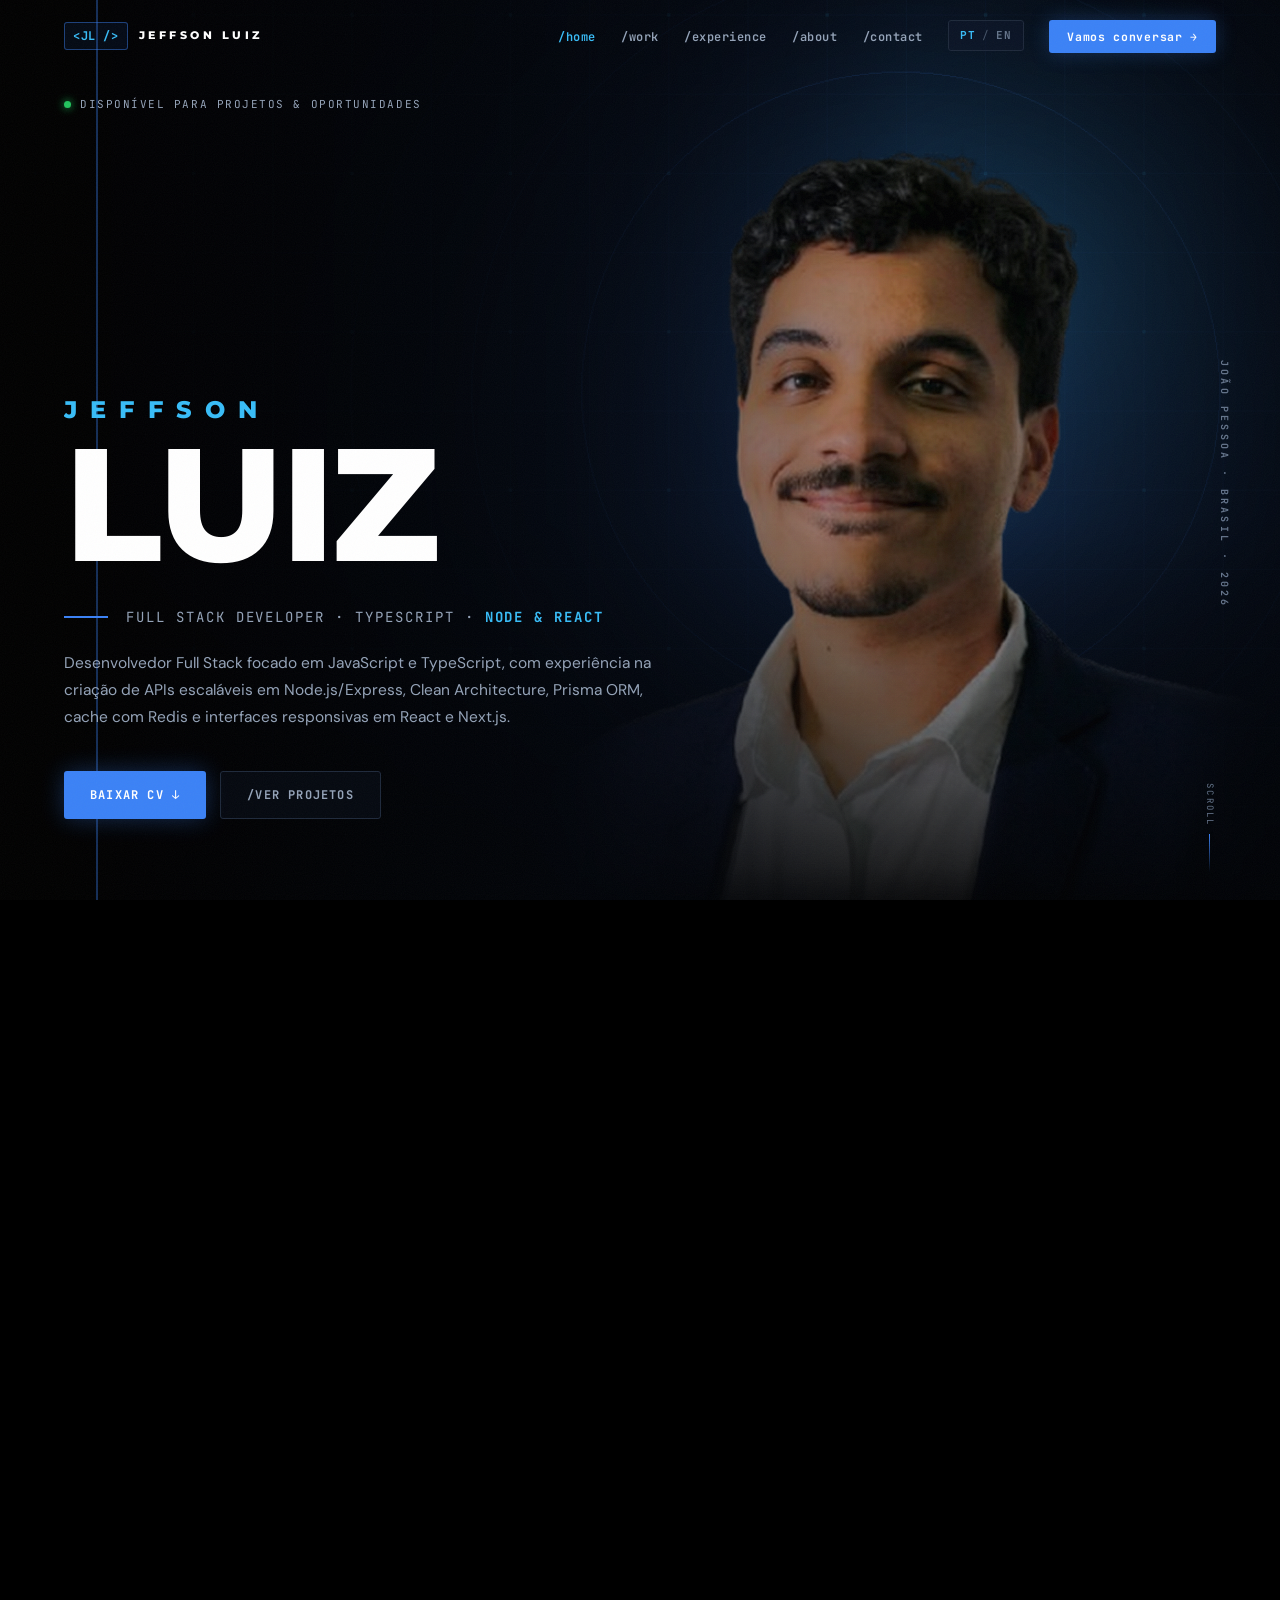
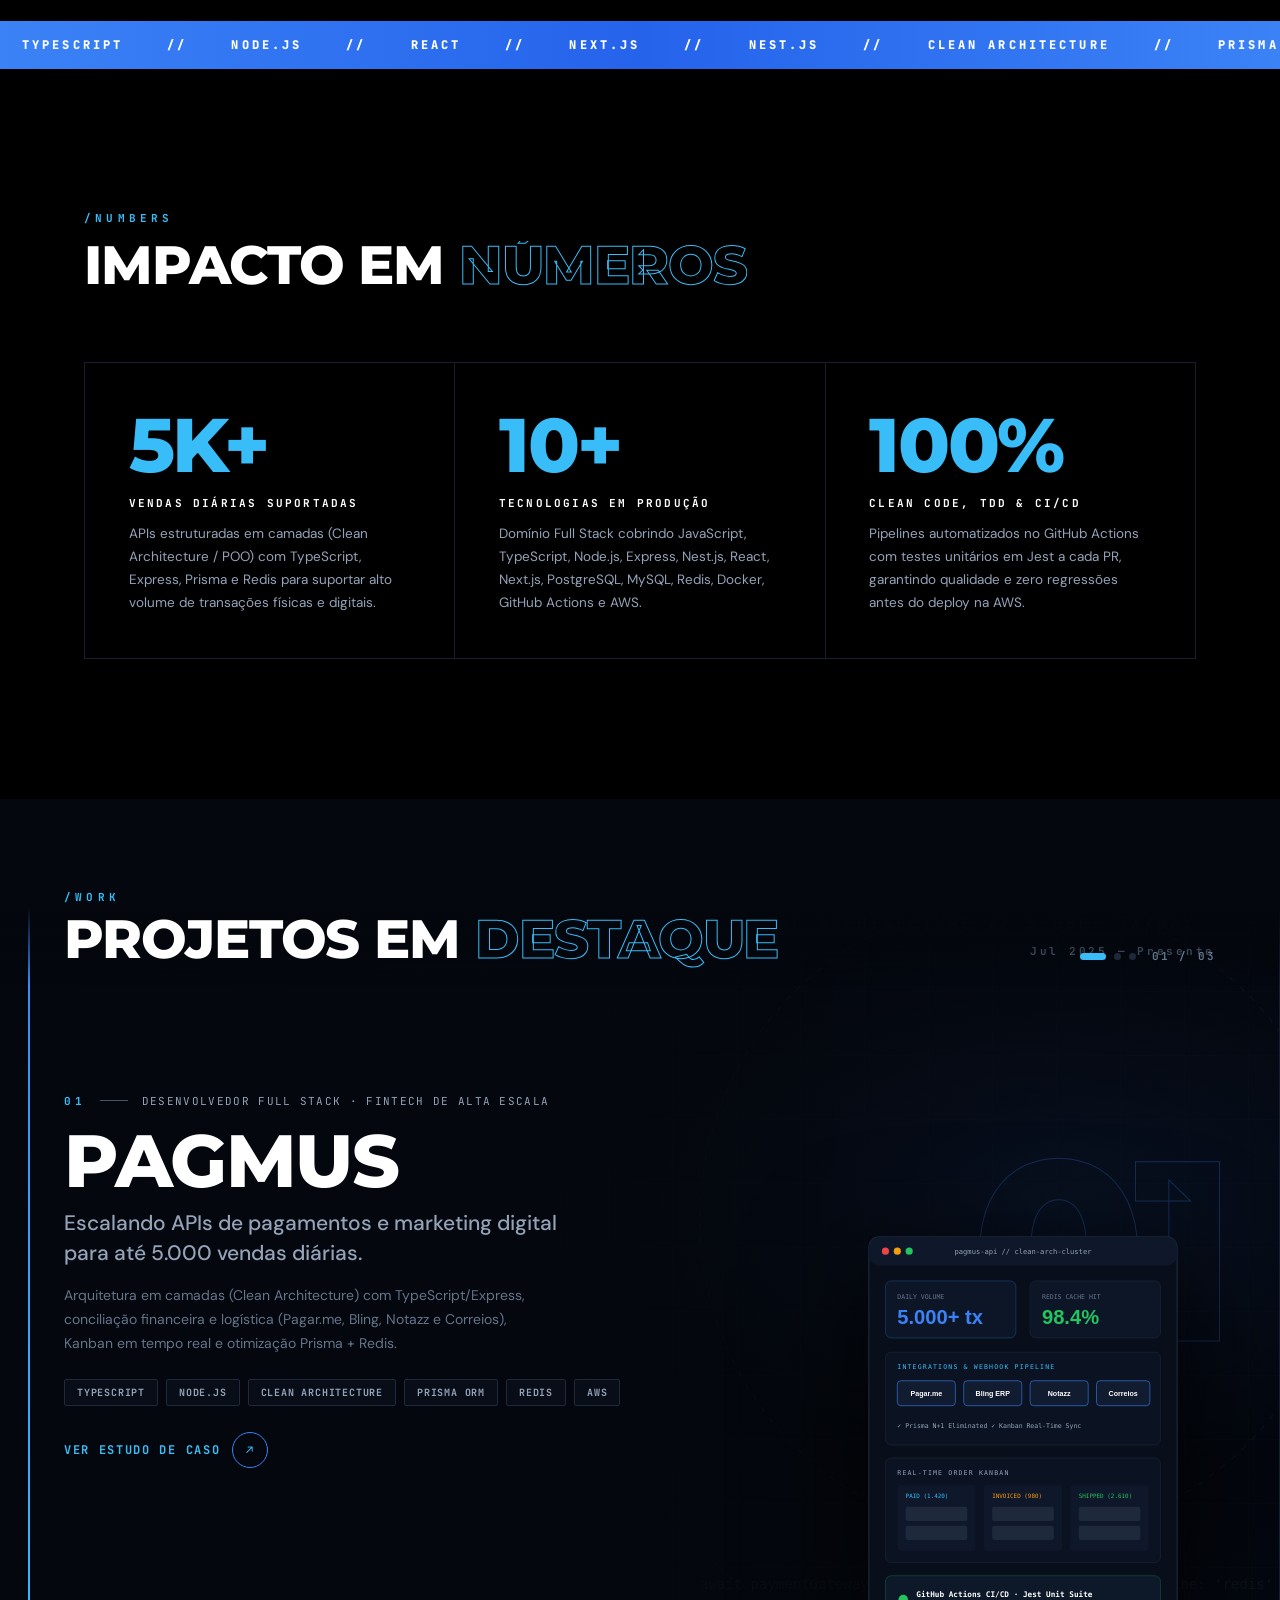
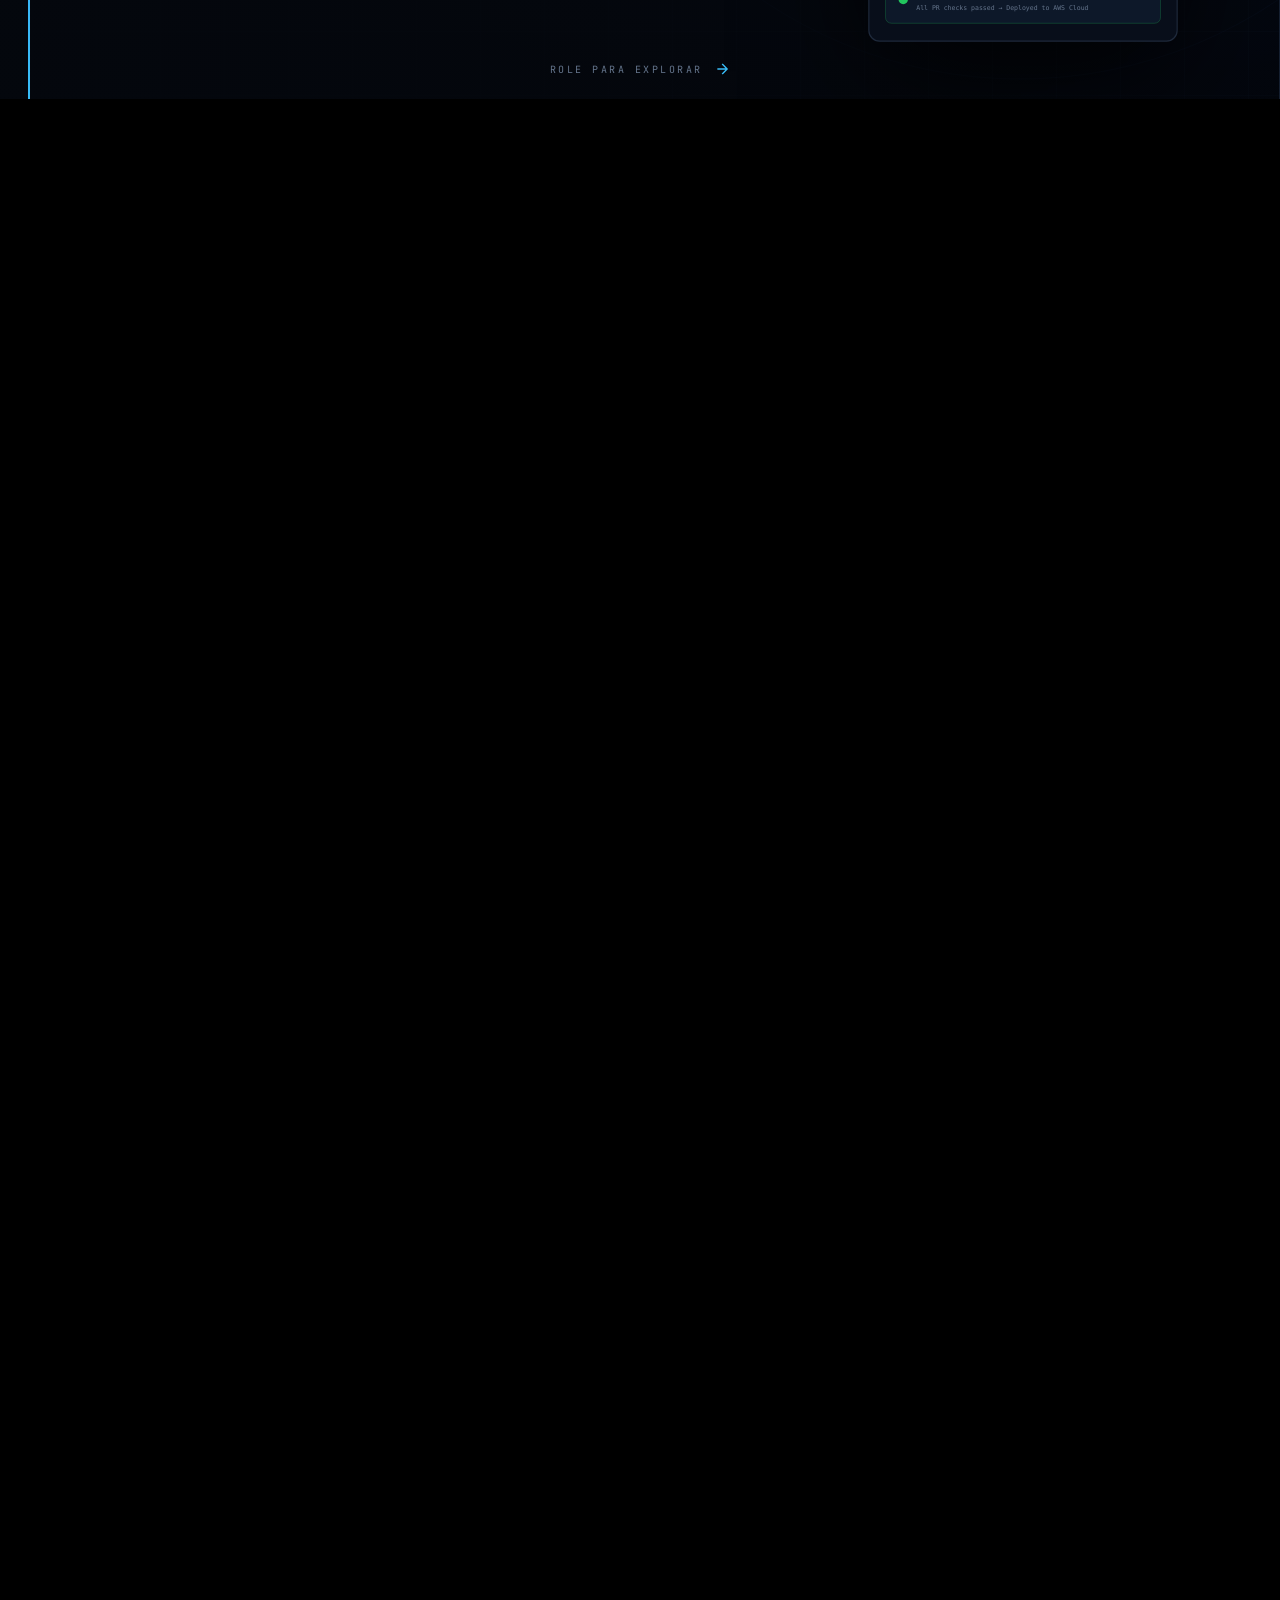
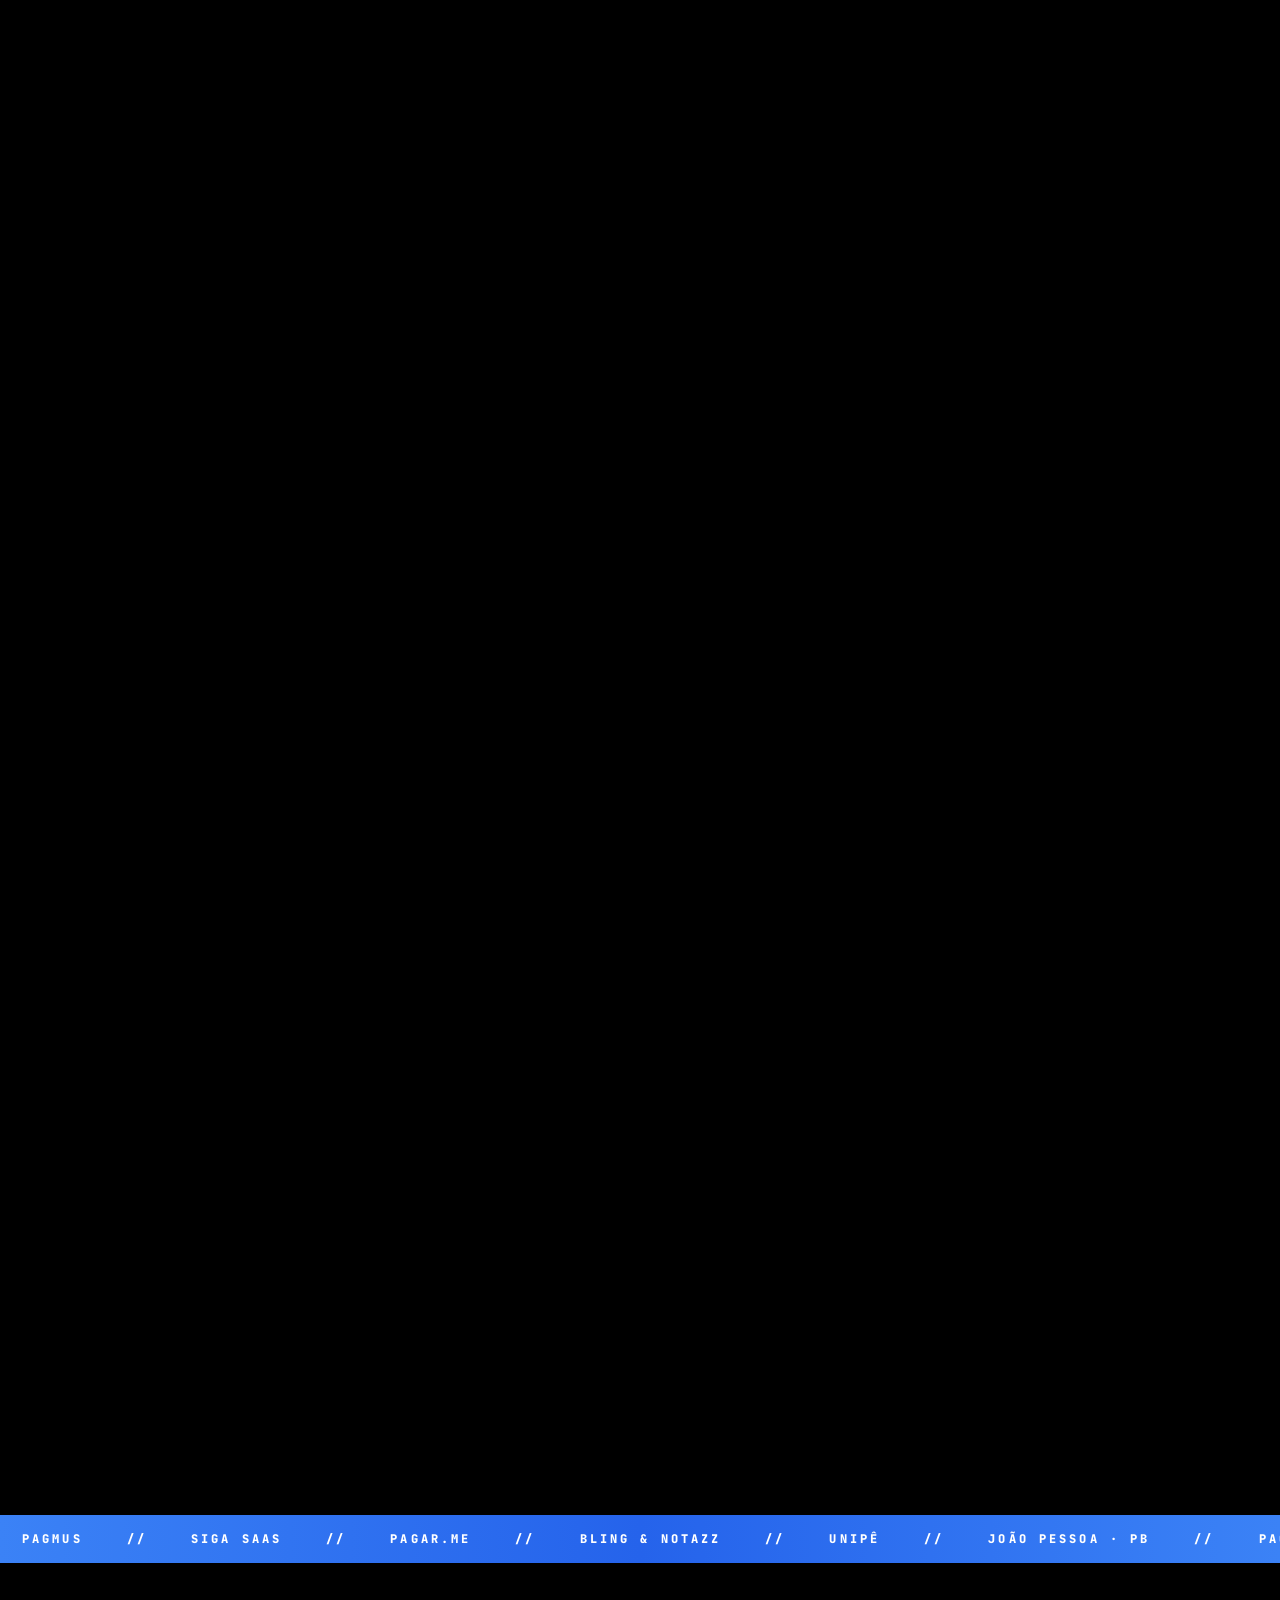
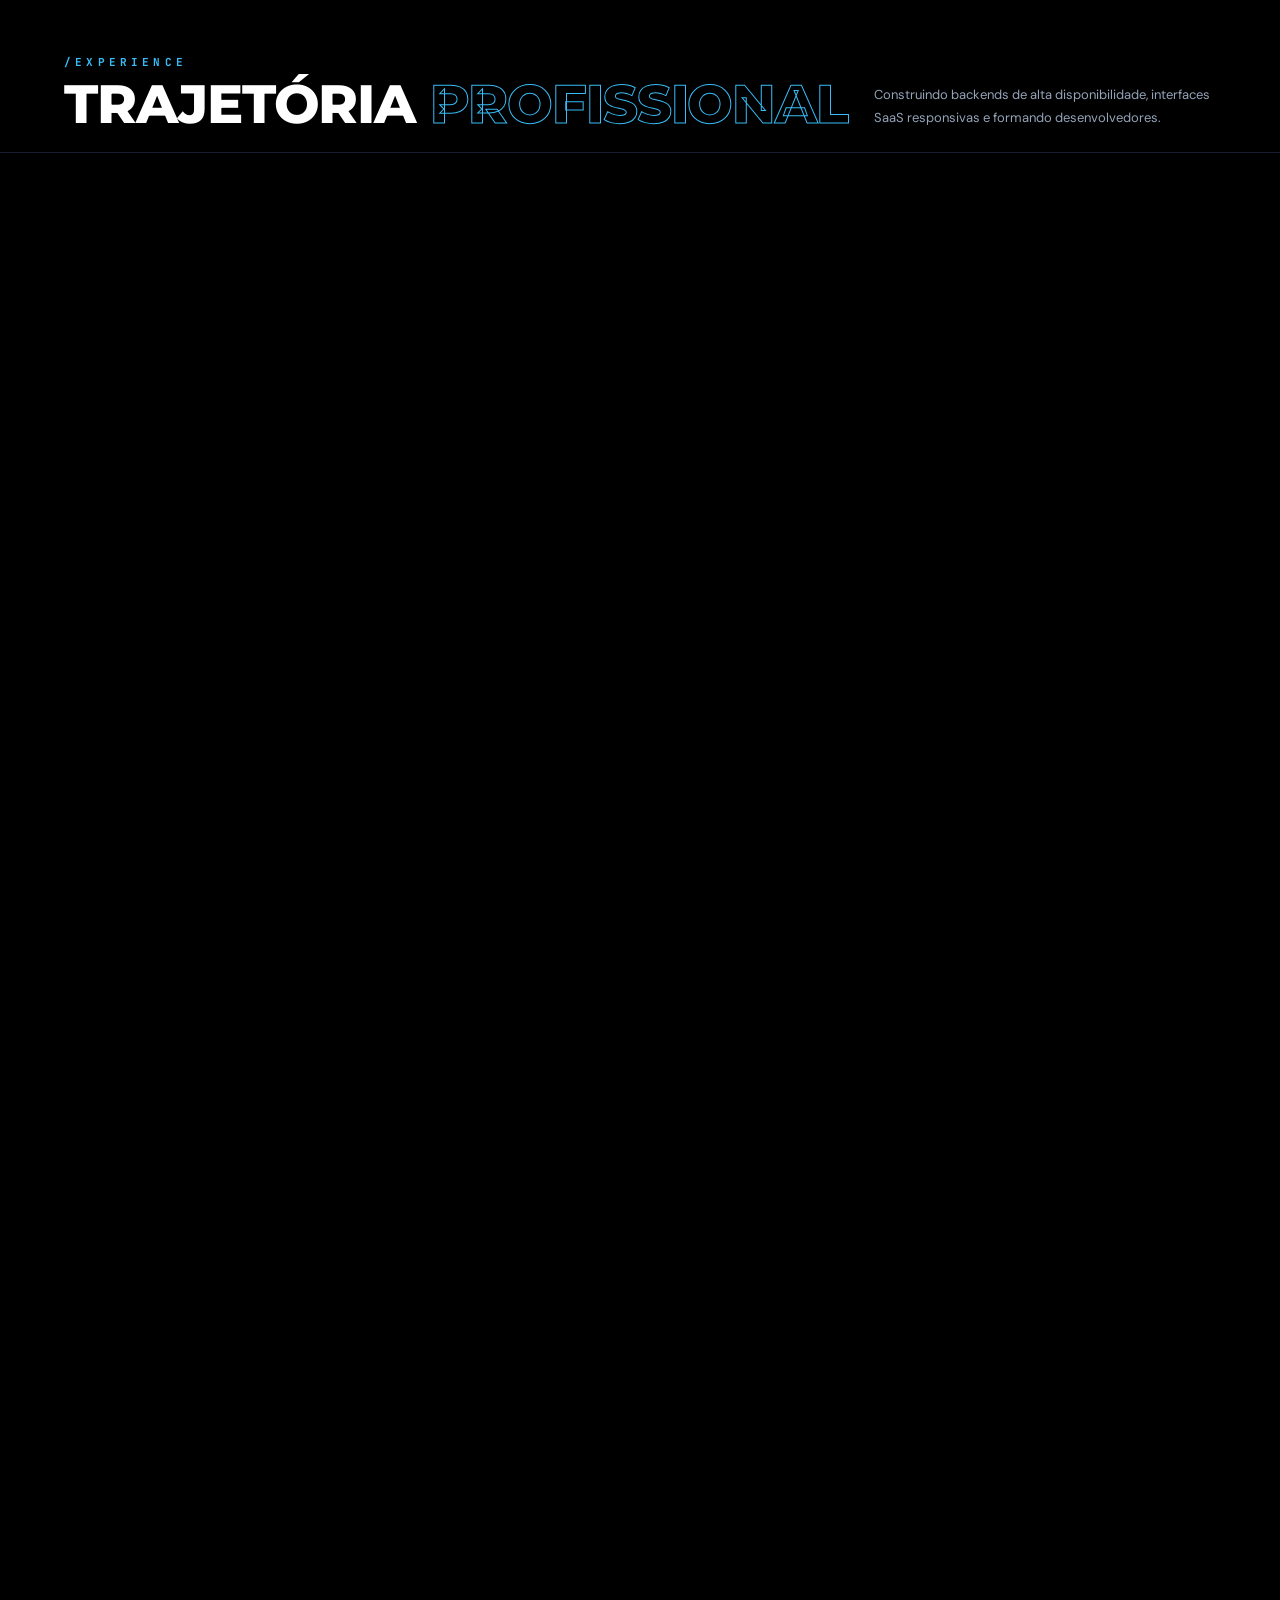
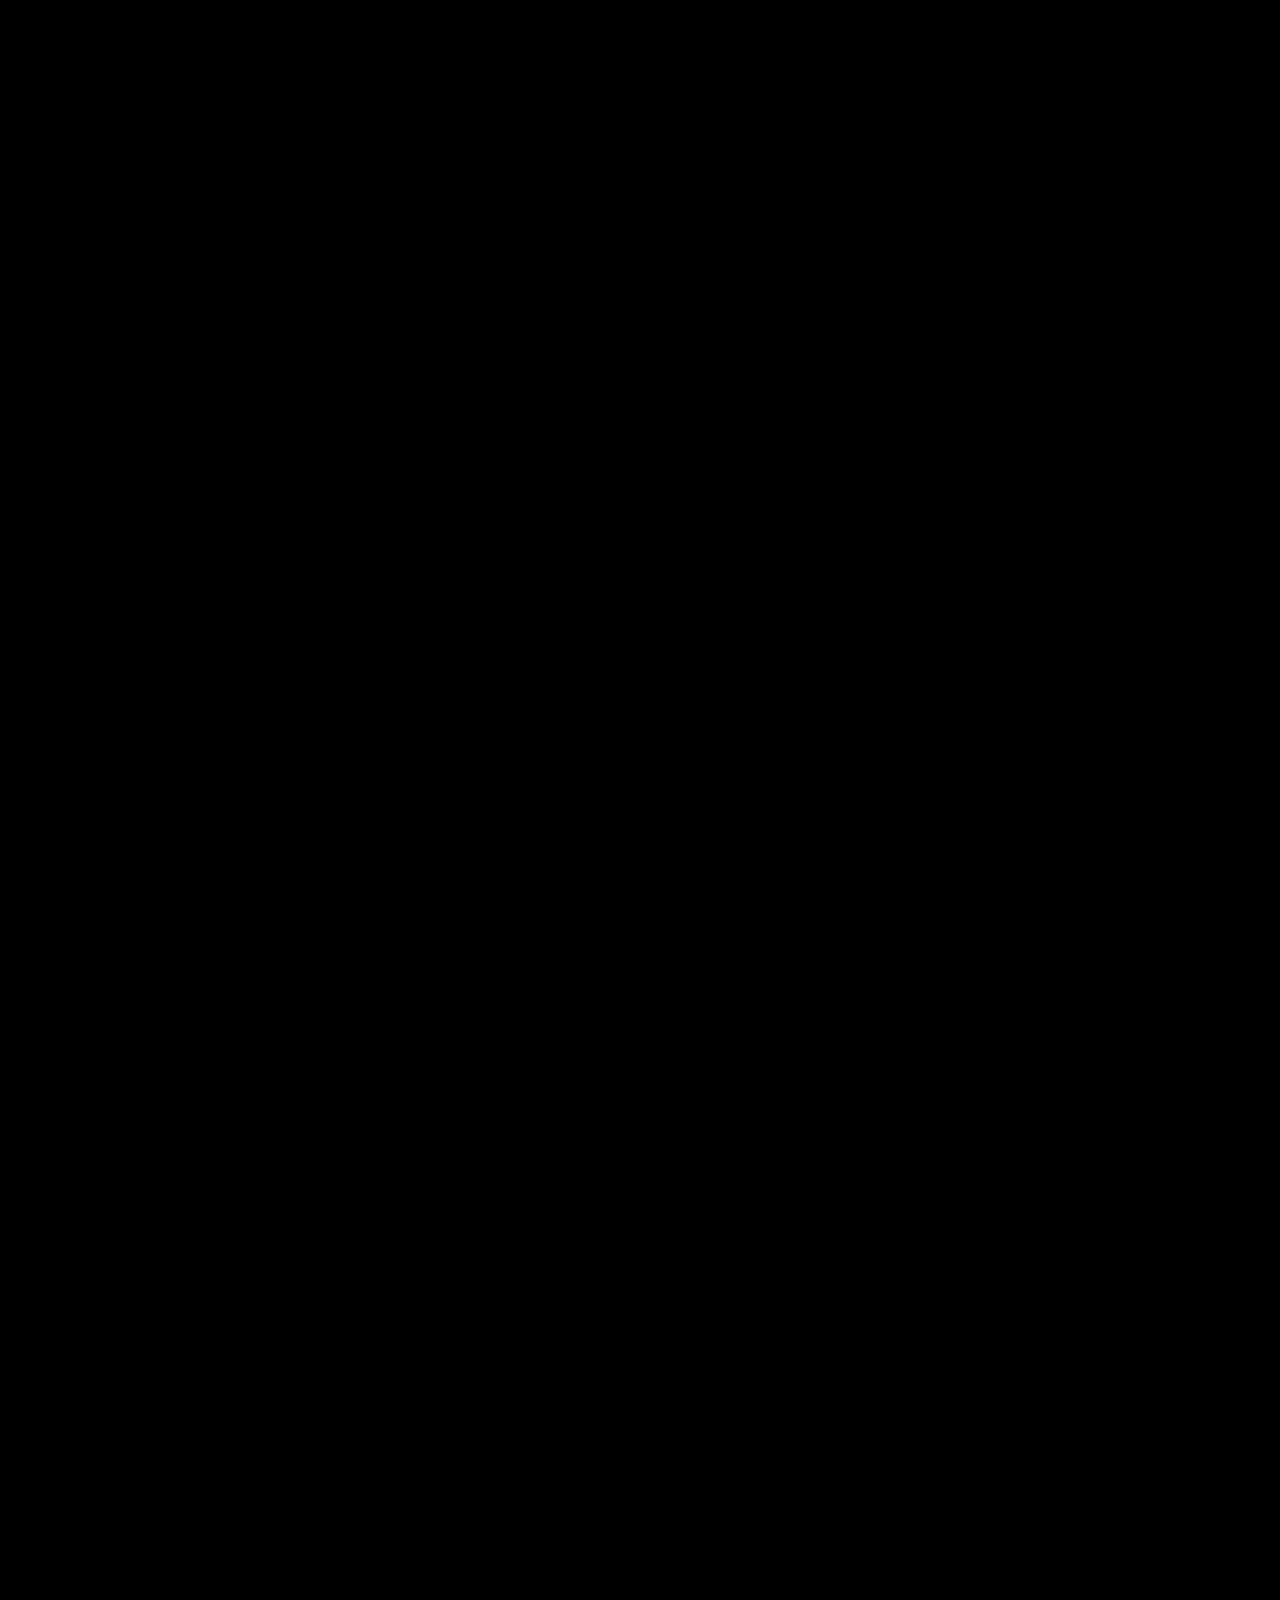
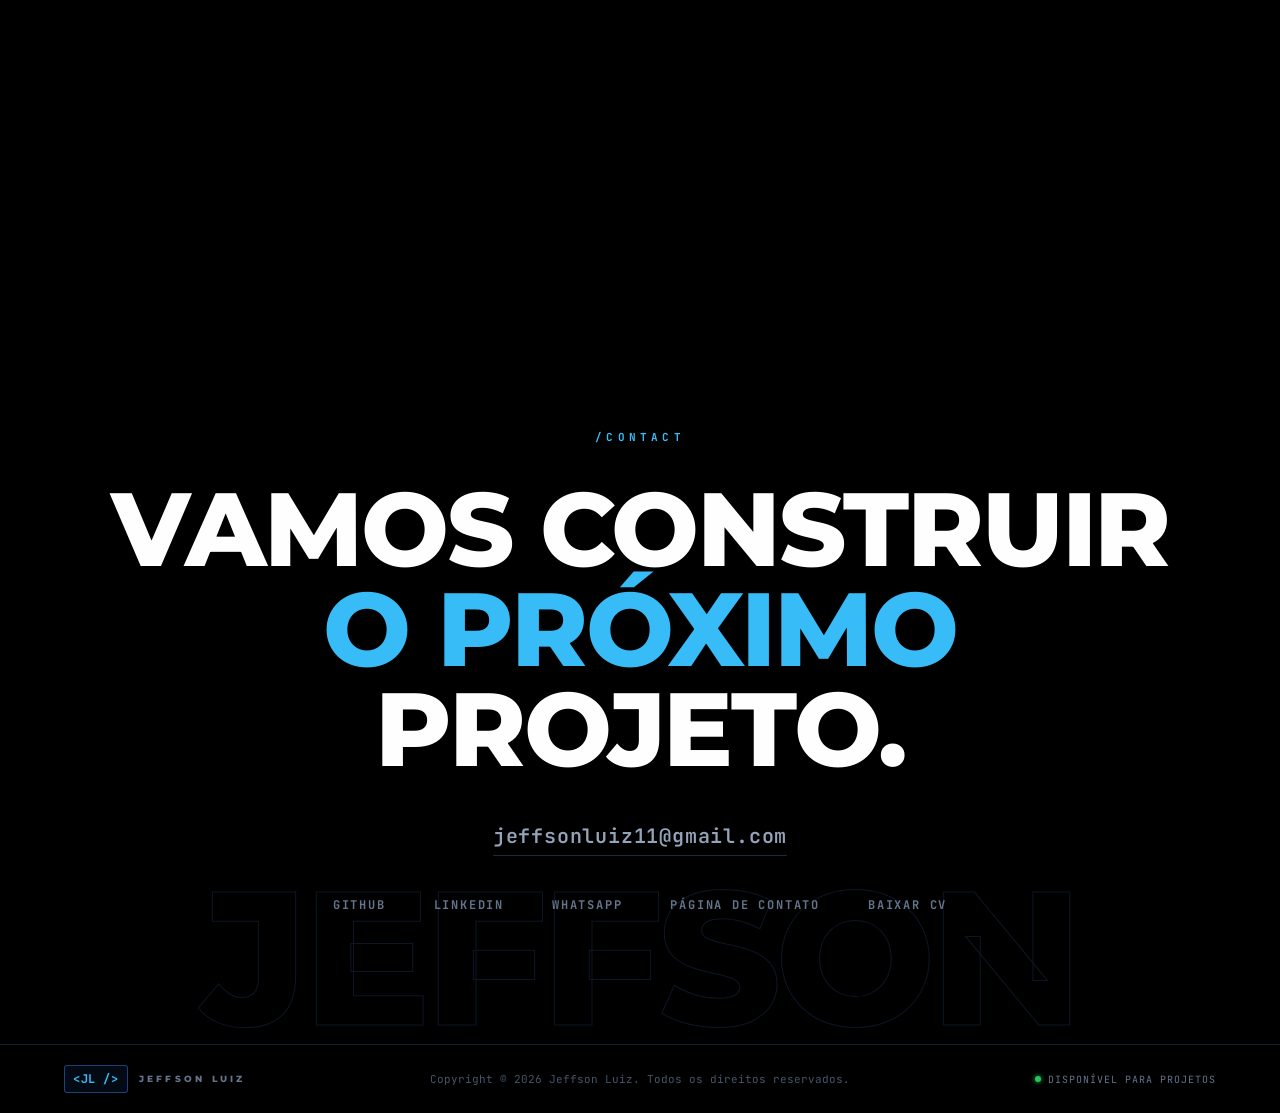
==== index.html @ b5fb77b4 "feat: initialize portfolio website with pages, styles, translations, and case studies" ====
<!DOCTYPE html>
<html lang="pt-BR">
<head>
<meta charset="UTF-8">
<meta name="viewport" content="width=device-width, initial-scale=1.0">
<title>Jeffson Luiz — Desenvolvedor Full Stack | TypeScript, Node.js &amp; React</title>
<meta name="description" content="Jeffson Luiz — Desenvolvedor Full Stack focado em JavaScript e TypeScript, APIs escaláveis em Node.js/Express/Nest.js, Clean Architecture, React e Next.js.">
<link rel="preconnect" href="https://fonts.googleapis.com">
<link rel="preconnect" href="https://fonts.gstatic.com" crossorigin>
<link href="https://fonts.googleapis.com/css2?family=DM+Sans:wght@400;500;600;700&family=JetBrains+Mono:wght@500;600;700;800&family=Montserrat:wght@800&display=swap" rel="stylesheet">
<link rel="stylesheet" href="css/style.css">
</head>
<body data-page="home" data-title-en="Jeffson Luiz — Full Stack Developer | TypeScript, Node.js &amp; React">

<div class="grain"></div>
<div id="cursor"></div>
<div id="cursor-ring"></div>
<div class="scroll-progress"><div class="scroll-progress-fill"></div></div>

<!-- ============ NAV ============ -->
<nav class="nav" id="site-nav">
  <a class="nav-logo" href="index.html" data-page="home" data-transition>
    <span class="code-mark">&lt;JL /&gt;</span> JEFFSON LUIZ
  </a>
  <ul class="nav-links" id="nav-links">
    <li><a href="index.html" data-page="home" data-transition>/home</a></li>
    <li><a href="#work">/work</a></li>
    <li><a href="#experience">/experience</a></li>
    <li><a href="about.html" data-page="about" data-transition>/about</a></li>
    <li><a href="contact.html" data-page="contact" data-transition>/contact</a></li>
    <li>
      <button type="button" class="lang-switch" aria-label="Switch language">
        <span data-lang-opt="pt" class="is-active">PT</span>
        <span class="sep">/</span>
        <span data-lang-opt="en">EN</span>
      </button>
    </li>
    <li>
      <a class="nav-cta" href="mailto:jeffsonluiz11@gmail.com" data-en="Let's talk →">Vamos conversar →</a>
    </li>
  </ul>
  <button class="nav-toggle" id="nav-toggle" aria-label="Open menu" aria-expanded="false" aria-controls="nav-links">
    <span></span><span></span><span></span>
  </button>
</nav>

<!-- ============ HERO ============ -->
<div class="hero-wrap">
  <header class="hero">
    <div class="hero-bg">
      <img src="images/hero-portrait-bleed.png" alt="Retrato de Jeffson Luiz">
    </div>
    <div class="hero-veil"></div>
    <div class="hero-rule"></div>

    <div class="hero-status" data-hero-fade>
      <i class="dot"></i><span data-en="Available for projects &amp; opportunities">Disponível para projetos &amp; oportunidades</span>
    </div>

    <div class="hero-place" data-hero-fade>João Pessoa · Brasil · 2026</div>

    <div class="hero-inner">
      <span class="mask"><span class="hero-kicker" style="display:block;">Jeffson</span></span>
      <span class="mask"><span class="hero-name" style="display:block;">Luiz</span></span>

      <div class="hero-tag">
        <i class="bar"></i>
        <span data-en="Full Stack Developer · TypeScript · <b>Node &amp; React</b>">Full Stack Developer · TypeScript · <b>Node &amp; React</b></span>
      </div>

      <p class="hero-blurb" data-en="Full Stack Developer focused on JavaScript and TypeScript, building high-volume scalable APIs in Node.js/Express with Clean Architecture, Prisma ORM, Redis caching, and responsive interfaces in React &amp; Next.js.">
        Desenvolvedor Full Stack focado em JavaScript e TypeScript, com experiência na criação de APIs escaláveis em Node.js/Express, Clean Architecture, Prisma ORM, cache com Redis e interfaces responsivas em React e Next.js.
      </p>

      <div class="hero-actions">
        <a class="btn btn-primary" href="cv/jeffsonluiz-cv.pdf" download data-en="Download CV ↓">Baixar CV ↓</a>
        <a class="btn btn-ghost" href="#work" data-en="/view work">/ver projetos</a>
      </div>
    </div>

    <div class="hero-scroll" data-hero-fade>
      <span>scroll</span><i></i>
    </div>
  </header>
</div>

<!-- ============ MARQUEE (TECH & SKILLS) ============ -->
<div class="marquee" aria-hidden="true">
  <div class="marquee-track">
    <span>TypeScript</span><span>//</span><span>Node.js</span><span>//</span>
    <span>React</span><span>//</span><span>Next.js</span><span>//</span>
    <span>Nest.js</span><span>//</span><span>Clean Architecture</span><span>//</span>
    <span>Prisma ORM</span><span>//</span><span>Redis Cache</span><span>//</span>
    <span>PostgreSQL</span><span>//</span><span>Docker &amp; AWS</span><span>//</span>
    <span>TDD &amp; Jest</span><span>//</span><span>SOLID</span><span>//</span>
    <span>TypeScript</span><span>//</span><span>Node.js</span><span>//</span>
    <span>React</span><span>//</span><span>Next.js</span><span>//</span>
    <span>Nest.js</span><span>//</span><span>Clean Architecture</span><span>//</span>
    <span>Prisma ORM</span><span>//</span><span>Redis Cache</span><span>//</span>
    <span>PostgreSQL</span><span>//</span><span>Docker &amp; AWS</span><span>//</span>
    <span>TDD &amp; Jest</span><span>//</span><span>SOLID</span><span>//</span>
  </div>
</div>

<!-- ============ STATS ============ -->
<section class="stats section">
  <div class="container">
    <div class="section-head">
      <span class="eyebrow">/numbers</span>
      <h2 class="h-display h-lg" data-split data-en="By the <span class=&quot;outline&quot;>numbers</span>">Impacto em <span class="outline">números</span></h2>
    </div>

    <div class="stats-grid">
      <div class="stat fade-up">
        <div class="stat-number" data-value="5" data-suffix="K+">5K+</div>
        <div class="stat-label" data-en="Daily sales supported">Vendas diárias suportadas</div>
        <p class="stat-desc" data-en="Layered APIs (Clean Architecture / OOP) built with TypeScript, Express, Prisma and Redis to handle high-volume physical and digital transactions.">APIs estruturadas em camadas (Clean Architecture / POO) com TypeScript, Express, Prisma e Redis para suportar alto volume de transações físicas e digitais.</p>
      </div>
      <div class="stat fade-up">
        <div class="stat-number" data-value="10" data-suffix="+">10+</div>
        <div class="stat-label" data-en="Production technologies">Tecnologias em produção</div>
        <p class="stat-desc" data-en="Full Stack mastery across JavaScript, TypeScript, Node.js, Express, Nest.js, React, Next.js, PostgreSQL, MySQL, Redis, Docker, GitHub Actions and AWS.">Domínio Full Stack cobrindo JavaScript, TypeScript, Node.js, Express, Nest.js, React, Next.js, PostgreSQL, MySQL, Redis, Docker, GitHub Actions e AWS.</p>
      </div>
      <div class="stat fade-up">
        <div class="stat-number" data-value="100" data-suffix="%">100%</div>
        <div class="stat-label" data-en="Clean Code, TDD &amp; CI/CD">Clean Code, TDD &amp; CI/CD</div>
        <p class="stat-desc" data-en="Automated pipelines with GitHub Actions and Jest unit tests on every PR, preventing regressions before AWS deployment.">Pipelines automatizados no GitHub Actions com testes unitários em Jest a cada PR, garantindo qualidade e zero regressões antes do deploy na AWS.</p>
      </div>
    </div>
  </div>
</section>

<!-- ============ SELECTED CASES (horizontal) ============ -->
<section class="pin-wrap" id="work">
  <div class="pin-stage">
    <div class="pin-head">
      <div>
        <span class="eyebrow">/work</span>
        <h2 class="h-display h-lg" data-en="Selected <span class=&quot;outline&quot;>cases</span>">Projetos em <span class="outline">destaque</span></h2>
      </div>
      <div class="pin-dots">
        <i class="on"></i><i></i><i></i>
        <span class="pin-count">01 / 03</span>
      </div>
    </div>

    <div class="htrack">

      <a class="hcard on" href="case-pagmus.html" data-transition>
        <div class="hcard-bg"><img src="images/bg-pagmus.svg" alt=""></div>
        <img class="hcard-device" src="images/device-pagmus.svg" alt="Arquitetura e Kanban em tempo real da Pagmus">
        <div class="hcard-accent"></div>
        <div class="hcard-num" aria-hidden="true">01</div>
        <div class="hcard-body">
          <div class="hcard-meta">
            <span class="idx">01</span><i class="sep"></i>
            <span class="cat" data-en="Full Stack Developer · High-Volume Fintech">Desenvolvedor Full Stack · Fintech de Alta Escala</span>
          </div>
          <h3 class="hcard-name">Pagmus</h3>
          <p class="hcard-tagline" data-en="Scaling payment &amp; digital marketing APIs to 5,000+ daily sales.">Escalando APIs de pagamentos e marketing digital para até 5.000 vendas diárias.</p>
          <p class="hcard-desc" data-en="Clean Architecture in TypeScript/Express, financial &amp; logistics integrations (Pagar.me, Bling, Notazz, Correios), real-time Kanban tracking, and N+1 query elimination with Prisma + Redis.">Arquitetura em camadas (Clean Architecture) com TypeScript/Express, conciliação financeira e logística (Pagar.me, Bling, Notazz e Correios), Kanban em tempo real e otimização Prisma + Redis.</p>
          <div class="hcard-tags">
            <span>TypeScript</span><span>Node.js</span><span>Clean Architecture</span>
            <span>Prisma ORM</span><span>Redis</span><span>AWS</span>
          </div>
          <span class="hcard-go" data-en="Read case <i>↗</i>">Ver estudo de caso <i>↗</i></span>
        </div>
        <div class="hcard-year" data-en="Jul 2025 — Present">Jul 2025 — Presente</div>
      </a>

      <a class="hcard" href="case-siga.html" data-transition>
        <div class="hcard-bg"><img src="images/bg-siga.svg" alt=""></div>
        <img class="hcard-device" src="images/device-siga.svg" alt="Plataforma SaaS SIGA de conformidade NR-1 e dashboards de RH">
        <div class="hcard-accent"></div>
        <div class="hcard-num" aria-hidden="true">02</div>
        <div class="hcard-body">
          <div class="hcard-meta">
            <span class="idx">02</span><i class="sep"></i>
            <span class="cat" data-en="Frontend Developer · HR SaaS &amp; NR-1">Desenvolvedor Frontend · SaaS de RH &amp; NR-1</span>
          </div>
          <h3 class="hcard-name">SIGA</h3>
          <p class="hcard-tagline" data-en="Frictionless QR Code onboarding and analytical HR dashboards for NR-1 compliance.">Onboarding via QR Code sem fricção e dashboards analíticos de RH para conformidade NR-1.</p>
          <p class="hcard-desc" data-en="Built a responsive no-auth landing page (React/Tailwind) eliminating manual UUIDs, redesigned the smart anamnesis form with auto-advance, and delivered 4 mobile-first analytical dashboards.">Criação de landing page no-auth responsiva (React/Tailwind) eliminando UUIDs manuais, redesenho do formulário de anamnese com avanço automático e 4 dashboards analíticos mobile-first.</p>
          <div class="hcard-tags">
            <span>React</span><span>Next.js</span><span>Tailwind CSS</span>
            <span>UX Optimization</span><span>REST APIs</span><span>Dashboards</span>
          </div>
          <span class="hcard-go" data-en="Read case <i>↗</i>">Ver estudo de caso <i>↗</i></span>
        </div>
        <div class="hcard-year" data-en="May 2025 — Mar 2026">Mai 2025 — Mar 2026</div>
      </a>

      <a class="hcard" href="case-mentoria.html" data-transition>
        <div class="hcard-bg"><img src="images/bg-mentoria.svg" alt=""></div>
        <img class="hcard-device" src="images/device-mentoria.svg" alt="Mentoria e Treinamento Prático Full Stack">
        <div class="hcard-accent"></div>
        <div class="hcard-num" aria-hidden="true">03</div>
        <div class="hcard-body">
          <div class="hcard-meta">
            <span class="idx">03</span><i class="sep"></i>
            <span class="cat" data-en="Full Stack Instructor &amp; Mentor · Technical Leadership">Instrutor &amp; Mentor Full Stack · Liderança Técnica</span>
          </div>
          <h3 class="hcard-name" data-en="Tech Mentorship">Mentoria Tech</h3>
          <p class="hcard-tagline" data-en="Live training in Algorithms (LeetCode), Clean Code, TDD and Git Flow with Node.js.">Treinamento prático ao vivo em Algoritmos (LeetCode), Clean Code, TDD e Git Flow com Node.js.</p>
          <p class="hcard-desc" data-en="Led live cohorts of 6 to 9 developers focusing on software engineering fundamentals, TypeScript, automated testing and real-world workflows — directly helping 2 mentees land internships.">Condução de turmas ao vivo (6 a 9 alunos) focadas em engenharia de software, TypeScript, testes automatizados e fluxo real de equipe — apoiando diretamente 2 mentorados na conquista de estágios.</p>
          <div class="hcard-tags">
            <span>LeetCode</span><span>Clean Code</span><span>TypeScript</span>
            <span>TDD &amp; Jest</span><span>Git Flow</span><span>Node.js</span>
          </div>
          <span class="hcard-go" data-en="Read case <i>↗</i>">Ver estudo de caso <i>↗</i></span>
        </div>
        <div class="hcard-year">2025 — 2026</div>
      </a>

    </div>

    <div class="pin-hint">
      <span data-en="scroll to explore">role para explorar</span>
      <svg width="16" height="16" viewBox="0 0 24 24" fill="none" stroke="#38BDF8" stroke-width="2" stroke-linecap="round"><path d="M5 12h14M12 5l7 7-7 7"/></svg>
    </div>
  </div>
</section>

<!-- ============ MARQUEE 2 ============ -->
<div class="marquee" aria-hidden="true">
  <div class="marquee-track">
    <span>Pagmus</span><span>//</span><span>SIGA SaaS</span><span>//</span>
    <span>Pagar.me</span><span>//</span><span>Bling &amp; Notazz</span><span>//</span>
    <span>UNIPÊ</span><span>//</span><span>João Pessoa · PB</span><span>//</span>
    <span>Pagmus</span><span>//</span><span>SIGA SaaS</span><span>//</span>
    <span>Pagar.me</span><span>//</span><span>Bling &amp; Notazz</span><span>//</span>
    <span>UNIPÊ</span><span>//</span><span>João Pessoa · PB</span><span>//</span>
  </div>
</div>

<!-- ============ EXPERIENCE (sticky stack) ============ -->
<section class="stack-wrap" id="experience">
  <div class="stack-stage">
    <div class="stack-head">
      <div>
        <span class="eyebrow">/experience</span>
        <h2 class="h-display h-lg" data-en="Work <span class=&quot;outline&quot;>history</span>">Trajetória <span class="outline">profissional</span></h2>
      </div>
      <p class="lede" style="max-width:38ch; font-size:13px;" data-en="Building high-availability backends, responsive SaaS interfaces and mentoring developers.">
        Construindo backends de alta disponibilidade, interfaces SaaS responsivas e formando desenvolvedores.
      </p>
    </div>

    <div class="stack-area">

      <article class="stack-item on">
        <div class="stack-card">
          <div class="stack-num">01</div>
          <div>
            <div class="stack-title">
              <h3>Pagmus</h3>
              <span class="role" data-en="Full Stack Developer">Desenvolvedor Full Stack</span>
            </div>
            <p class="stack-desc" data-en="Digital marketing and payment platform intermediating infoproducts and physical goods. Architected layered APIs (Clean Architecture/OOP) in TypeScript/Express supporting up to 5,000 daily sales. Integrated Pagar.me, Bling, Notazz and Correios with real-time Kanban tracking, eliminated Prisma N+1 queries with Redis caching, and configured GitHub Actions CI/CD with Jest before AWS deployment.">Plataforma de pagamentos e marketing digital para infoprodutos e itens físicos. Estruturei APIs em camadas (Clean Architecture/POO) com TypeScript/Express suportando até 5.000 vendas diárias. Integrei Pagar.me, Bling, Notazz e Correios com Kanban em tempo real, eliminei queries N+1 no Prisma aplicando Redis para cache e configurei CI/CD no GitHub Actions com Jest antes do deploy na AWS.</p>
            <div class="stack-tags">
              <span>TypeScript</span><span>Express</span><span>Clean Architecture</span><span>Prisma</span><span>Redis</span><span>AWS</span>
            </div>
          </div>
          <div class="stack-side">
            <span class="stack-year" data-en="Jul 2025 — Present">Jul 2025 — Presente</span>
          </div>
        </div>
      </article>

      <article class="stack-item">
        <div class="stack-card">
          <div class="stack-num">02</div>
          <div>
            <div class="stack-title">
              <h3>SIGA</h3>
              <span class="role" data-en="Frontend Developer">Desenvolvedor Frontend</span>
            </div>
            <p class="stack-desc" data-en="HR SaaS platform focused on NR-1 compliance and behavioral occupational risk analysis. Created a responsive no-auth landing page (React/Tailwind) for QR Code onboarding with direct app store links, redesigned the anamnesis form with auto-advance and retroactive editing, and developed 4 mobile-first analytical HR dashboards.">Plataforma SaaS de RH focada em conformidade com a NR-1 e análise comportamental de riscos ocupacionais. Criei landing page no-auth responsiva (React/Tailwind) para cadastro via QR Code eliminando cópia manual de UUIDs, redesenhei o formulário de anamnese com avanço automático e edição retroativa, e desenvolvi 4 dashboards analíticos mobile-first integrados a APIs.</p>
            <div class="stack-tags">
              <span>React</span><span>Tailwind CSS</span><span>UX/UI Flow</span><span>REST APIs</span><span>Mobile-First</span>
            </div>
          </div>
          <div class="stack-side">
            <span class="stack-year" data-en="May 2025 — Mar 2026">Mai 2025 — Mar 2026</span>
          </div>
        </div>
      </article>

      <article class="stack-item">
        <div class="stack-card">
          <div class="stack-num">03</div>
          <div>
            <div class="stack-title">
              <h3 data-en="Instructor &amp; Mentor">Instrutor &amp; Mentor</h3>
              <span class="role" data-en="Full Stack Training · Live Cohorts">Treinamento Full Stack · Turmas ao Vivo</span>
            </div>
            <p class="stack-desc" data-en="Led practical live cohorts (6 to 9 students) focused on algorithmic problem solving (LeetCode), Clean Code, TypeScript, TDD with Jest and Git Flow using Node.js — directly supporting 2 mentees in securing software engineering internships.">Conduzi turmas práticas ao vivo (6 a 9 alunos) com foco em algoritmos (LeetCode), Clean Code, TypeScript, TDD e Git Flow com Node.js, apoiando diretamente 2 mentorados na conquista de estágios na área.</p>
            <div class="stack-tags">
              <span>Algorithms</span><span>Clean Code</span><span>TDD</span><span>TypeScript</span><span>Git Flow</span>
            </div>
          </div>
          <div class="stack-side">
            <span class="stack-year">2025 — 2026</span>
          </div>
        </div>
      </article>

    </div>
  </div>
</section>

<!-- ============ CTA ============ -->
<section class="cta-band">
  <div class="ghost-word" aria-hidden="true">JEFFSON</div>
  <div class="container cta-inner">
    <span class="eyebrow">/contact</span>
    <div class="cta-words">
      <div class="fade-up" data-en="Let's build">Vamos construir</div>
      <div class="fade-up" data-en="the next">o próximo</div>
      <div class="fade-up" data-en="system.">projeto.</div>
    </div>
    <a class="cta-mail" href="mailto:jeffsonluiz11@gmail.com">jeffsonluiz11@gmail.com</a>
    <div class="cta-links">
      <a href="https://github.com/jeff-ao" target="_blank" rel="noopener">GitHub</a>
      <a href="https://www.linkedin.com/in/jeffson-luiz" target="_blank" rel="noopener">LinkedIn</a>
      <a href="https://wa.me/5583986596283" target="_blank" rel="noopener">WhatsApp</a>
      <a href="contact.html" data-transition data-en="Contact page">Página de contato</a>
      <a href="cv/jeffsonluiz-cv.pdf" download data-en="Download CV">Baixar CV</a>
    </div>
  </div>
</section>

<!-- ============ FOOTER ============ -->
<footer class="footer">
  <a class="nav-logo" href="index.html" data-transition>
    <span class="code-mark">&lt;JL /&gt;</span> JEFFSON LUIZ
  </a>
  <div class="footer-copy" data-en="Copyright © 2026 Jeffson Luiz. All Rights Reserved.">Copyright © 2026 Jeffson Luiz. Todos os direitos reservados.</div>
  <div class="footer-status"><i></i><span data-en="OPEN TO WORK">DISPONÍVEL PARA PROJETOS</span></div>
</footer>

<script src="js/vendor/gsap.min.js"></script>
<script src="js/vendor/ScrollTrigger.min.js"></script>
<script src="js/i18n.js"></script>
<script src="js/main.js"></script>
</body>
</html>
---- css/style.css ----
/* ===========================================================
   JEFFSON LUIZ — Full Stack Developer Portfolio
   Visual system: obsidian canvas / electric blue & cyan / Montserrat 800 + DM Sans + JetBrains Mono
   =========================================================== */

:root{
  --ink:      #000000;
  --ink-2:    #04070d;
  --ink-3:    #080d16;
  --panel:    #0b111d;
  --panel-2:  #101827;

  --acc:      #3B82F6;
  --acc-glow: #38BDF8;
  --acc-dim:  rgba(59,130,246,.35);

  --fg:       #FFFFFF;
  --fg-2:     #94A3B8;
  --fg-3:     #64748B;
  --fg-4:     #475569;
  --fg-5:     #1E293B;

  --line:     #151f30;
  --line-2:   #0f172a;

  --ok:       #22C55E;

  --display: 'Montserrat', 'Helvetica Neue', Arial, sans-serif;
  --body:    'DM Sans', 'Helvetica Neue', Arial, sans-serif;
  --mono:    'JetBrains Mono', monospace;

  --ease: cubic-bezier(.16,1,.3,1);

  --gut: clamp(20px, 5vw, 64px);
  --nav-h: 72px;
}

*,*::before,*::after{ margin:0; padding:0; box-sizing:border-box; }

html{ scroll-behavior:smooth; -webkit-text-size-adjust:100%; }

body{
  background:var(--ink);
  color:var(--fg);
  font-family:var(--body);
  line-height:1.5;
  overflow-x:hidden;
  -webkit-font-smoothing:antialiased;
}

a{ color:inherit; text-decoration:none; }
img{ max-width:100%; display:block; }
button{ font:inherit; background:none; border:0; color:inherit; }

::selection{ background:var(--acc); color:#fff; }

:focus-visible{
  outline:2px solid var(--acc);
  outline-offset:3px;
}

.container{
  width:100%;
  max-width:1240px;
  margin:0 auto;
  padding:0 var(--gut);
}

.sr-only{
  position:absolute; width:1px; height:1px; padding:0; margin:-1px;
  overflow:hidden; clip:rect(0 0 0 0); white-space:nowrap; border:0;
}

/* ---------- Grain + custom cursor ---------- */
.grain{
  position:fixed; inset:0; z-index:9000; pointer-events:none;
  opacity:.04;
  background-image:url("data:image/svg+xml,%3Csvg viewBox='0 0 200 200' xmlns='http://www.w3.org/2000/svg'%3E%3Cfilter id='n'%3E%3CfeTurbulence type='fractalNoise' baseFrequency='0.9' numOctaves='4'/%3E%3C/filter%3E%3Crect width='100%25' height='100%25' filter='url(%23n)'/%3E%3C/svg%3E");
  background-repeat:repeat;
  background-size:200px;
}

#cursor,#cursor-ring{ display:none; }

body.has-cursor{ cursor:none; }
body.has-cursor a,
body.has-cursor button{ cursor:none; }

body.has-cursor #cursor{
  display:block;
  position:fixed; top:0; left:0; z-index:9999;
  width:9px; height:9px; border-radius:50%;
  background:var(--acc-glow); pointer-events:none;
  transform:translate(-50%,-50%);
  mix-blend-mode:difference;
  will-change:transform;
}
body.has-cursor #cursor-ring{
  display:block;
  position:fixed; top:0; left:0; z-index:9998;
  width:36px; height:36px; border-radius:50%;
  border:1px solid var(--acc-dim); pointer-events:none;
  transform:translate(-50%,-50%);
  will-change:transform;
  transition:width .25s ease, height .25s ease, border-color .25s ease;
}
body.cursor-hot #cursor{ width:16px; height:16px; }
body.cursor-hot #cursor-ring{ width:56px; height:56px; border-color:rgba(56,189,248,.65); }

/* ---------- Scroll progress ---------- */
.scroll-progress{
  position:fixed; top:0; left:0; right:0; height:2px;
  z-index:300; background:transparent; pointer-events:none;
}
.scroll-progress-fill{
  height:100%; width:100%;
  background:linear-gradient(90deg, var(--acc), var(--acc-glow));
  transform:scaleX(0); transform-origin:left;
}

/* ===========================================================
   NAV
   =========================================================== */
.nav{
  position:fixed; top:0; left:0; right:0; z-index:220;
  height:var(--nav-h);
  padding:0 var(--gut);
  display:flex; align-items:center; justify-content:space-between;
  background:transparent;
  border-bottom:1px solid transparent;
  transition:background .4s ease, border-color .4s ease, backdrop-filter .4s ease;
}
.nav.is-scrolled{
  background:rgba(4,7,13,.92);
  backdrop-filter:blur(12px);
  -webkit-backdrop-filter:blur(12px);
  border-bottom-color:var(--line);
}

.nav-logo{
  display:flex; align-items:center; gap:11px;
  font-family:var(--display); font-weight:800;
  font-size:11px; letter-spacing:.32em; text-transform:uppercase;
  color:var(--fg);
}
.nav-logo .code-mark{
  font-family:var(--mono); font-weight:700;
  font-size:12px; letter-spacing:.05em;
  color:var(--acc-glow);
  padding:4px 8px;
  border:1px solid rgba(59,130,246,.45);
  background:rgba(59,130,246,.08);
  border-radius:3px;
}

.nav-links{
  display:flex; align-items:center; gap:clamp(14px,2vw,28px);
  list-style:none;
}
.nav-links a{
  font-family:var(--mono);
  font-size:12px; font-weight:600; letter-spacing:.04em;
  color:var(--fg-2); transition:color .2s ease;
}
.nav-links a:hover,
.nav-links a.active{ color:var(--acc-glow); }

.lang-switch{
  display:inline-flex; align-items:center; gap:6px;
  font-family:var(--mono); font-size:11px; font-weight:700;
  letter-spacing:.08em; text-transform:uppercase;
  padding:6px 11px; border-radius:3px;
  border:1px solid var(--fg-5);
  background:rgba(15,23,42,.55);
  color:var(--fg-3);
  cursor:pointer;
  transition:border-color .2s ease, color .2s ease, background .2s ease;
}
.lang-switch:hover{
  border-color:var(--acc);
  background:rgba(59,130,246,.12);
}
.lang-switch span{ transition:color .2s ease; }
.lang-switch span.is-active{ color:var(--acc-glow); }
.lang-switch .sep{ color:var(--fg-4); font-weight:400; }

.nav-cta{
  font-family:var(--mono) !important;
  font-size:11.5px !important; font-weight:700 !important; letter-spacing:.06em !important;
  color:#FFFFFF !important; background:var(--acc);
  padding:9px 18px; border-radius:3px;
  white-space:nowrap;
  box-shadow:0 0 20px rgba(59,130,246,.28);
  transition:opacity .2s ease, transform .2s ease, background .2s ease;
}
.nav-cta:hover{ background:var(--acc-glow); color:#04070d !important; }

.nav-toggle{
  display:none; width:40px; height:40px;
  flex-direction:column; align-items:center; justify-content:center; gap:5px;
  cursor:pointer; z-index:240;
}
.nav-toggle span{
  display:block; width:22px; height:2px; background:var(--fg);
  transition:transform .35s var(--ease), opacity .25s ease;
}
.nav-toggle[aria-expanded="true"] span:nth-child(1){ transform:translateY(7px) rotate(45deg); }
.nav-toggle[aria-expanded="true"] span:nth-child(2){ opacity:0; }
.nav-toggle[aria-expanded="true"] span:nth-child(3){ transform:translateY(-7px) rotate(-45deg); }

/* ===========================================================
   SHARED TYPE / LABELS
   =========================================================== */
.eyebrow{
  font-family:var(--mono); font-weight:700;
  font-size:11px; letter-spacing:.38em; text-transform:uppercase;
  color:var(--acc-glow);
}
.eyebrow-mute{ color:var(--fg-4); }

.h-display{
  font-family:var(--display); font-weight:800;
  text-transform:uppercase; letter-spacing:-.02em; line-height:.92;
  color:var(--fg);
}
.h-xl{ font-size:clamp(34px,7vw,84px); }
.h-lg{ font-size:clamp(28px,5vw,54px); }
.h-md{ font-size:clamp(22px,3.4vw,38px); }

.outline{
  -webkit-text-stroke:1px var(--acc-glow);
  -webkit-text-fill-color:transparent;
  color:transparent;
}

.lede{
  font-size:clamp(14px,1.5vw,16px);
  color:var(--fg-2); line-height:1.75; max-width:56ch;
}

.section{ padding:clamp(72px,11vw,140px) 0; }
.section-tight{ padding-top:0; }

.section-head{ margin-bottom:clamp(36px,6vw,72px); }
.section-head .eyebrow{ display:block; margin-bottom:14px; }
.section-head p{ margin-top:18px; }

.rule{ height:1px; background:var(--line); border:0; }

/* motion primitives */
.reveal-line{
  overflow:hidden; display:inline-block; vertical-align:top;
  padding-bottom:.14em; margin-bottom:-.14em;
}
.reveal-line > span{ display:inline-block; will-change:transform; }
.fade-up{ opacity:0; transform:translateY(24px); }

/* ---------- Buttons ---------- */
.btn{
  display:inline-flex; align-items:center; gap:10px;
  font-family:var(--mono);
  font-size:12px; font-weight:700; letter-spacing:.1em;
  text-transform:uppercase; padding:14px 26px; border-radius:3px;
  transition:opacity .2s ease, color .2s ease, border-color .2s ease, background .2s ease, box-shadow .2s ease;
}
.btn-primary{
  background:var(--acc); color:#fff;
  box-shadow:0 0 24px rgba(59,130,246,.32);
}
.btn-primary:hover{ background:var(--acc-glow); color:#04070d; }
.btn-ghost{ color:var(--fg-2); border:1px solid var(--fg-5); background:rgba(11,17,29,.5); }
.btn-ghost:hover{ color:var(--acc-glow); border-color:var(--acc-glow); }

/* ===========================================================
   HOME HERO
   =========================================================== */
.hero-wrap{ position:relative; }

.hero{
  position:sticky; top:0;
  height:100vh; min-height:560px;
  background:var(--ink);
  overflow:hidden;
  display:flex; flex-direction:column; justify-content:flex-end;
  padding:0 var(--gut) clamp(56px,9vh,90px);
}

.hero-bg{
  position:absolute; left:0; right:0;
  top:-16%; height:132%; z-index:0;
  will-change:transform;
}
.hero-bg img{
  width:100%; height:100%;
  object-fit:cover; object-position:72% top;
}
.hero-veil{
  position:absolute; inset:0; z-index:1; pointer-events:none;
  background:
    linear-gradient(to right, rgba(0,0,0,.95) 0%, rgba(2,5,11,.76) 44%, rgba(2,5,11,.18) 72%, rgba(2,5,11,.55) 100%),
    linear-gradient(to top, rgba(0,0,0,.92) 0%, rgba(0,0,0,0) 42%);
}

.hero-rule{
  position:absolute; top:0; left:calc(var(--gut) + 32px);
  width:2px; height:100%; background:var(--acc); opacity:.35; z-index:2;
  transform-origin:top; transform:scaleY(0);
  transition:transform 1.2s var(--ease) .1s;
}
.is-loaded .hero-rule{ transform:scaleY(1); }

.hero-status{
  position:absolute; top:calc(var(--nav-h) + 24px); left:var(--gut); z-index:4;
  display:flex; align-items:center; gap:9px;
}
.hero-status .dot{
  width:7px; height:7px; border-radius:50%;
  background:var(--ok); box-shadow:0 0 8px var(--ok);
  animation:pulse 2s ease infinite;
}
.hero-status span{
  font-family:var(--mono);
  font-size:11px; color:var(--fg-2);
  letter-spacing:.14em; text-transform:uppercase;
}
@keyframes pulse{ 0%,100%{opacity:1} 50%{opacity:.35} }

.hero-place{
  position:absolute; top:40%; right:calc(var(--gut) - 16px); z-index:4;
  font-family:var(--mono); font-weight:700;
  font-size:10px; letter-spacing:.32em; color:var(--fg-3);
  writing-mode:vertical-rl; text-transform:uppercase;
}

.hero-inner{ position:relative; z-index:3; will-change:transform; }

.hero-kicker{
  font-family:var(--display); font-weight:800;
  font-size:clamp(14px,2vw,24px); letter-spacing:.55em;
  color:var(--acc-glow); text-transform:uppercase;
  margin-bottom:6px;
}
.hero-name{
  font-family:var(--display); font-weight:800;
  font-size:clamp(54px,12.5vw,168px); line-height:.88;
  letter-spacing:-.02em; text-transform:uppercase; color:var(--fg);
}

.hero-tag{
  display:flex; align-items:center; gap:18px;
  margin-top:clamp(18px,3vw,32px);
}
.hero-tag .bar{ width:44px; height:2px; background:var(--acc); flex-shrink:0; }
.hero-tag span{
  font-family:var(--mono);
  font-size:clamp(11px,1.3vw,14px); color:var(--fg-2);
  letter-spacing:.14em; text-transform:uppercase;
}
.hero-tag b{ color:var(--acc-glow); font-weight:700; }

.hero-blurb{
  margin-top:22px; max-width:56ch;
  font-size:clamp(13.5px,1.4vw,15.5px); color:var(--fg-2); line-height:1.75;
}

.hero-actions{ margin-top:clamp(24px,4vw,40px); display:flex; gap:14px; flex-wrap:wrap; }

.hero-scroll{
  position:absolute; bottom:28px; right:var(--gut); z-index:4;
  display:flex; flex-direction:column; align-items:center; gap:8px;
}
.hero-scroll span{
  font-family:var(--mono);
  font-size:9px; color:var(--fg-3); letter-spacing:.25em;
  text-transform:uppercase; writing-mode:vertical-rl;
}
.hero-scroll i{ width:1px; height:38px; background:linear-gradient(to bottom,var(--acc),transparent); }

/* ===========================================================
   MARQUEE
   =========================================================== */
.marquee{
  background:linear-gradient(90deg, var(--acc), #2563EB, var(--acc));
  overflow:hidden;
  padding:15px 0;
  border-top:1px solid #000; border-bottom:1px solid #000;
  position:relative; z-index:5;
}
.marquee-track{
  display:flex; width:max-content;
  animation:marquee 34s linear infinite;
}
.marquee:hover .marquee-track{ animation-play-state:paused; }
.marquee span{
  font-family:var(--mono); font-weight:800;
  font-size:12px; letter-spacing:.26em; color:#FFFFFF;
  text-transform:uppercase; white-space:nowrap; padding:0 22px;
}
@keyframes marquee{ from{transform:translateX(0)} to{transform:translateX(-50%)} }

/* ===========================================================
   STATS
   =========================================================== */
.stats{ background:var(--ink); position:relative; z-index:5; }
.stats-grid{
  display:grid; grid-template-columns:repeat(3,1fr);
  gap:1px; background:var(--line);
  border:1px solid var(--line);
}
.stat{
  background:var(--ink); padding:clamp(24px,3.4vw,44px);
  transition:background .3s ease;
}
.stat:hover{ background:var(--panel); }
.stat-number{
  font-family:var(--display); font-weight:800;
  font-size:clamp(40px,6vw,76px); line-height:1;
  color:var(--acc-glow); letter-spacing:-.03em; margin-bottom:12px;
}
.stat-label{
  font-family:var(--mono); font-weight:700;
  font-size:11px; letter-spacing:.2em; text-transform:uppercase;
  color:var(--fg); margin-bottom:12px;
}
.stat-desc{ font-size:13.5px; color:var(--fg-2); line-height:1.7; }

/* ===========================================================
   PINNED HORIZONTAL — SELECTED CASES
   =========================================================== */
.pin-wrap{ position:relative; }

.pin-stage{
  position:sticky; top:0; height:100vh; min-height:560px;
  background:var(--ink-2); overflow:hidden;
}

.pin-head{
  position:absolute; top:0; left:0; right:0; z-index:10;
  padding:calc(var(--nav-h) + 18px) var(--gut) 20px;
  display:flex; justify-content:space-between; align-items:flex-end; gap:20px;
  background:linear-gradient(to bottom,var(--ink-2) 58%,transparent);
  pointer-events:none;
}
.pin-head .eyebrow{ display:block; margin-bottom:9px; }
.pin-dots{ display:flex; gap:8px; align-items:center; flex-shrink:0; }
.pin-dots i{
  width:7px; height:7px; border-radius:4px; background:var(--fg-5);
  transition:width .4s var(--ease), background .3s ease;
}
.pin-dots i.on{ width:26px; background:var(--acc-glow); }
.pin-count{
  font-family:var(--mono); font-weight:700;
  font-size:11px; color:var(--fg-3); letter-spacing:.2em; margin-left:8px;
}

.htrack{
  position:absolute; top:0; left:0; height:100%;
  display:flex; align-items:stretch;
  will-change:transform;
}

.hcard{
  width:100vw; height:100%; flex-shrink:0;
  position:relative; display:flex; align-items:center;
  padding:clamp(130px,17vh,190px) var(--gut) clamp(70px,10vh,96px);
  border-right:1px solid var(--line);
  overflow:hidden;
  color:inherit;
}
.hcard-bg{ position:absolute; inset:0; z-index:0; }
.hcard-bg img{ width:100%; height:100%; object-fit:cover; opacity:.75; }
.hcard-bg::after{
  content:''; position:absolute; inset:0;
  background:linear-gradient(to right, rgba(4,7,13,.96) 0%, rgba(4,7,13,.84) 48%, rgba(4,7,13,.45) 100%);
}
.hcard-num{
  position:absolute; top:50%; right:clamp(16px,4vw,56px);
  transform:translateY(-50%);
  font-family:var(--display); font-weight:800;
  font-size:clamp(110px,20vw,260px); line-height:1;
  color:transparent; -webkit-text-stroke:1px #132038;
  letter-spacing:-.04em; user-select:none; pointer-events:none; z-index:1;
  transition:-webkit-text-stroke-color .5s ease;
}
.hcard.on .hcard-num{ -webkit-text-stroke-color:rgba(59,130,246,.28); }
.hcard-accent{
  position:absolute; left:clamp(10px,2.2vw,28px); top:0; width:2px; height:0;
  background:linear-gradient(to bottom, var(--acc), var(--acc-glow)); z-index:2;
  transition:height .8s var(--ease);
}
.hcard.on .hcard-accent{ height:100%; }

.hcard-body{ position:relative; z-index:3; max-width:600px; }
.hcard-meta{
  display:flex; align-items:center; gap:14px; margin-bottom:18px; flex-wrap:wrap;
}
.hcard-meta .idx{
  font-family:var(--mono); font-weight:700;
  font-size:11px; color:var(--acc-glow); letter-spacing:.35em;
}
.hcard-meta .sep{ width:28px; height:1px; background:var(--fg-4); }
.hcard-meta .cat{
  font-family:var(--mono);
  font-size:11px; color:var(--fg-2); letter-spacing:.12em; text-transform:uppercase;
}
.hcard-name{
  font-family:var(--display); font-weight:800;
  font-size:clamp(32px,6vw,74px); line-height:.92;
  text-transform:uppercase; letter-spacing:-.02em; color:var(--fg);
  margin-bottom:14px;
}
.hcard-tagline{
  font-size:clamp(15px,1.9vw,21px); font-weight:500;
  color:var(--fg-2); line-height:1.4; margin-bottom:16px; max-width:36ch;
}
.hcard-desc{
  font-size:14px; color:var(--fg-3); line-height:1.7;
  max-width:48ch; margin-bottom:24px;
}
.hcard-tags{ display:flex; gap:8px; flex-wrap:wrap; margin-bottom:26px; }
.hcard-tags span{
  font-family:var(--mono);
  font-size:10px; font-weight:700; letter-spacing:.08em; text-transform:uppercase;
  padding:5px 12px; border:1px solid var(--fg-5); color:var(--fg-2);
  background:rgba(11,17,29,.65); border-radius:2px;
}
.hcard-go{
  display:inline-flex; align-items:center; gap:12px;
  font-family:var(--mono);
  font-size:12px; font-weight:700; letter-spacing:.14em;
  text-transform:uppercase; color:var(--acc-glow);
}
.hcard-go i{
  width:36px; height:36px; border-radius:50%; border:1px solid var(--acc);
  display:flex; align-items:center; justify-content:center; font-style:normal;
  transition:background .3s ease, color .3s ease;
}
.hcard:hover .hcard-go i{ background:var(--acc); color:#fff; }

.hcard-year{
  position:absolute; top:clamp(118px,16vh,180px); right:var(--gut); z-index:4;
  font-family:var(--mono); font-weight:700;
  font-size:11px; color:var(--fg-3); letter-spacing:.25em;
}

.pin-hint{
  position:absolute; bottom:22px; left:50%; transform:translateX(-50%);
  display:flex; align-items:center; gap:12px; z-index:10;
  font-family:var(--mono);
  font-size:10px; color:var(--fg-3); letter-spacing:.25em; text-transform:uppercase;
  transition:opacity .4s ease; pointer-events:none;
}

/* ===========================================================
   STICKY STACK — EXPERIENCE
   =========================================================== */
.stack-wrap{ position:relative; }
.stack-stage{
  position:sticky; top:0; height:100vh; min-height:560px;
  background:var(--ink); overflow:hidden;
  display:flex; flex-direction:column;
}
.stack-head{
  padding:calc(var(--nav-h) + 18px) var(--gut) 22px;
  display:flex; justify-content:space-between; align-items:flex-end; gap:20px;
  border-bottom:1px solid var(--line); flex-shrink:0;
}
.stack-head .eyebrow{ display:block; margin-bottom:9px; }
.stack-area{ flex:1; position:relative; overflow:hidden; }

.stack-item{
  position:absolute; inset:0;
  display:flex; align-items:center; justify-content:center;
  padding:20px var(--gut);
  will-change:transform,opacity;
}
.stack-card{
  width:100%; max-width:980px;
  background:var(--panel);
  border:1px solid var(--line);
  border-top:2px solid var(--line);
  padding:clamp(26px,3.4vw,44px) clamp(22px,3.6vw,52px);
  display:grid; grid-template-columns:78px 1fr auto;
  gap:0 clamp(20px,3vw,44px); align-items:start;
  box-shadow:0 24px 60px rgba(0,0,0,.6);
  transition:border-color .35s ease;
}
.stack-item.on .stack-card{ border-top-color:var(--acc); border-color:var(--fg-5); }

.stack-num{
  font-family:var(--display); font-weight:800;
  font-size:clamp(34px,4.4vw,54px); line-height:1;
  color:#1e293b; transition:color .4s ease;
}
.stack-item.on .stack-num{ color:var(--acc-glow); }

.stack-title{
  display:flex; align-items:baseline; gap:14px; flex-wrap:wrap; margin-bottom:10px;
}
.stack-title h3{
  font-family:var(--display); font-weight:800;
  font-size:clamp(20px,3vw,36px); text-transform:uppercase;
  letter-spacing:-.01em; line-height:1; color:var(--fg);
}
.stack-title .role{
  font-family:var(--mono);
  font-size:12px; color:var(--acc-glow);
  letter-spacing:.1em; text-transform:uppercase;
}
.stack-desc{
  font-size:14.5px; color:var(--fg-2); line-height:1.75;
  max-width:58ch; margin-bottom:20px;
}
.stack-tags{ display:flex; gap:8px; flex-wrap:wrap; }
.stack-tags span{
  font-family:var(--mono);
  font-size:10px; font-weight:700; letter-spacing:.08em; text-transform:uppercase;
  padding:5px 11px; border:1px solid var(--fg-5); color:var(--fg-2); border-radius:2px;
}
.stack-side{
  display:flex; flex-direction:column; align-items:flex-end; gap:16px; padding-top:4px;
}
.stack-year{
  font-family:var(--mono); font-weight:700;
  font-size:11px; color:var(--fg-3); letter-spacing:.16em; white-space:nowrap;
}

/* ===========================================================
   CTA BAND
   =========================================================== */
.cta-band{
  background:var(--ink); position:relative; overflow:hidden;
  padding:clamp(90px,14vw,150px) 0 clamp(80px,12vw,130px);
  text-align:center;
}
.ghost-word{
  position:absolute; bottom:-8px; left:50%; transform:translateX(-50%);
  font-family:var(--display); font-weight:800;
  font-size:clamp(60px,15vw,190px); line-height:1;
  color:transparent; -webkit-text-stroke:1px #0d1626;
  letter-spacing:-.03em; text-transform:uppercase;
  white-space:nowrap; user-select:none; pointer-events:none;
}
.cta-inner{ position:relative; z-index:2; }
.cta-words{ margin:34px 0 40px; }
.cta-words div{
  font-family:var(--display); font-weight:800;
  font-size:clamp(38px,8.5vw,104px); line-height:.9;
  text-transform:uppercase; letter-spacing:-.02em;
  padding-bottom:6px;
}
.cta-words div:nth-child(2){ color:var(--acc-glow); }

.cta-mail{
  display:inline-block;
  font-family:var(--mono);
  font-size:clamp(14px,1.9vw,20px); font-weight:600;
  color:var(--fg-2); border-bottom:1px solid var(--fg-5);
  padding-bottom:4px; letter-spacing:.04em;
  transition:color .2s ease, border-color .2s ease;
}
.cta-mail:hover{ color:var(--acc-glow); border-color:var(--acc-glow); }

.cta-links{
  display:flex; justify-content:center; gap:clamp(20px,5vw,48px);
  margin-top:40px; flex-wrap:wrap;
}
.cta-links a{
  font-family:var(--mono);
  font-size:12px; font-weight:700; letter-spacing:.15em;
  text-transform:uppercase; color:var(--fg-3);
  transition:color .2s ease;
}
.cta-links a:hover{ color:var(--acc-glow); }

/* ===========================================================
   FOOTER
   =========================================================== */
.footer{
  background:var(--ink); border-top:1px solid var(--line);
  padding:20px var(--gut);
  display:flex; align-items:center; justify-content:space-between;
  gap:16px; flex-wrap:wrap;
}
.footer .nav-logo{ font-size:9px; letter-spacing:.36em; color:var(--fg-3); }
.footer-copy{ font-family:var(--mono); font-size:11px; color:var(--fg-4); }
.footer-status{ display:flex; align-items:center; gap:7px; }
.footer-status i{
  width:6px; height:6px; border-radius:50%;
  background:var(--ok); box-shadow:0 0 5px var(--ok);
}
.footer-status span{ font-family:var(--mono); font-size:10px; color:var(--fg-3); letter-spacing:.1em; }

/* ===========================================================
   PAGE HEADER (about / contact / case)
   =========================================================== */
.page-hero{
  padding:calc(var(--nav-h) + clamp(60px,11vw,120px)) 0 clamp(40px,6vw,70px);
  position:relative; overflow:hidden;
}

/* ---------- About ---------- */
.about-grid{
  display:grid; grid-template-columns:.85fr 1.15fr;
  gap:clamp(32px,6vw,80px); align-items:start;
}
.about-figure{
  position:relative; overflow:hidden;
  border:1px solid var(--line);
  background:var(--panel);
}
.about-figure img{ width:100%; height:auto; will-change:transform; }
.about-figure .barline{
  position:absolute; bottom:0; left:0; right:0; height:3px;
  background:linear-gradient(90deg, var(--acc), var(--acc-glow));
  transform:scaleX(0); transform-origin:left;
}
.about-figcap{
  margin-top:14px; font-size:10.5px; letter-spacing:.22em;
  text-transform:uppercase; color:var(--fg-3);
  font-family:var(--mono); font-weight:700;
}

.about-stats{
  display:grid; grid-template-columns:repeat(3,1fr); gap:20px; margin-top:34px;
}
.about-stats .v{
  font-family:var(--display); font-weight:800;
  font-size:clamp(24px,3vw,34px); color:var(--acc-glow); line-height:1; margin-bottom:6px;
}
.about-stats .l{ font-family:var(--mono); font-size:11px; color:var(--fg-3); line-height:1.4; }

.about-lines > .mask > span{
  display:block;
  font-family:var(--display); font-weight:800;
  font-size:clamp(22px,3.5vw,44px); line-height:1.06;
  text-transform:uppercase; letter-spacing:-.01em;
  color:var(--fg);
}
.about-lines > .mask:first-child > span{ color:var(--acc-glow); }
.about-body{ margin-top:30px; }
.about-body p{
  font-size:15px; color:var(--fg-2); line-height:1.8; margin-bottom:18px;
}

/* philosophy */
.phil-grid{
  display:grid; grid-template-columns:repeat(3,1fr);
  gap:1px; background:var(--line); border:1px solid var(--line);
}
.phil-card{
  background:var(--ink); padding:clamp(24px,3vw,40px);
  position:relative; overflow:hidden;
  transition:background .3s ease;
}
.phil-card:hover{ background:var(--panel); }
.phil-num{
  font-family:var(--display); font-weight:800;
  font-size:clamp(38px,5vw,64px); line-height:1;
  color:transparent; -webkit-text-stroke:1px var(--fg-5);
  margin-bottom:20px; transition:-webkit-text-stroke-color .3s ease;
}
.phil-card:hover .phil-num{ -webkit-text-stroke-color:var(--acc-glow); }
.phil-card h3{
  font-family:var(--display); font-weight:800;
  font-size:15px; letter-spacing:.06em; text-transform:uppercase;
  color:var(--fg); margin-bottom:12px;
}
.phil-card p{ font-size:13.5px; color:var(--fg-2); line-height:1.75; }

/* pills */
.pill-row{ display:flex; flex-wrap:wrap; gap:9px; }
.pill{
  font-family:var(--mono);
  font-size:12px; font-weight:600; letter-spacing:.05em;
  padding:9px 16px; border:1px solid var(--fg-5);
  background:rgba(11,17,29,.6);
  color:var(--fg-2); border-radius:2px;
  transition:border-color .2s ease, color .2s ease, background .2s ease;
}
.pill:hover{ border-color:var(--acc-glow); color:var(--acc-glow); background:rgba(59,130,246,.1); }

/* timeline */
.timeline{ position:relative; max-width:920px; }
.timeline-item{
  display:grid; grid-template-columns:34px 1fr auto;
  gap:0 24px; align-items:start;
  padding:0 0 clamp(34px,5vw,52px);
}
.timeline-item:last-of-type{ padding-bottom:0; }
.timeline-dot-col{ display:flex; justify-content:center; padding-top:6px; }
.timeline-dot{
  width:11px; height:11px; border-radius:50%;
  background:var(--acc-glow); transform:scale(0); position:relative; z-index:2;
  box-shadow:0 0 0 4px var(--ink), 0 0 12px var(--acc);
}
.timeline-role{
  font-family:var(--display); font-weight:800;
  font-size:clamp(16px,2.2vw,22px); text-transform:uppercase;
  letter-spacing:-.01em; color:var(--fg); margin-bottom:5px;
}
.timeline-company{
  font-family:var(--mono);
  font-size:11px; letter-spacing:.14em; text-transform:uppercase;
  color:var(--acc-glow); margin-bottom:12px;
}
.timeline-desc{ font-size:14px; color:var(--fg-2); line-height:1.75; max-width:62ch; }
.timeline-date{
  font-family:var(--mono); font-weight:700;
  font-size:11px; letter-spacing:.16em; color:var(--fg-3);
  white-space:nowrap; padding-top:8px;
}
.timeline-progress{
  position:absolute; width:1px; background:var(--line); z-index:1;
}
.timeline-progress-fill{ width:100%; height:0; background:var(--acc); opacity:.65; }

/* ---------- Contact ---------- */
.contact-grid{
  display:grid; grid-template-columns:1.05fr .95fr;
  gap:clamp(34px,6vw,72px); align-items:center;
}
.status-badge{
  display:inline-flex; align-items:center; gap:9px;
  font-family:var(--mono);
  border:1px solid var(--line); border-radius:999px;
  background:rgba(11,17,29,.7);
  padding:8px 16px; margin-bottom:26px;
  font-size:11px; letter-spacing:.12em; text-transform:uppercase; color:var(--fg-2);
}
.status-badge .dot{
  width:7px; height:7px; border-radius:50%;
  background:var(--ok); box-shadow:0 0 8px var(--ok);
  animation:pulse 2s ease infinite;
}
.contact-block{ margin-top:28px; padding-top:22px; border-top:1px solid var(--line); }
.contact-label{
  font-family:var(--mono); font-weight:700;
  font-size:10px; letter-spacing:.35em; text-transform:uppercase;
  color:var(--fg-3); margin-bottom:10px;
}
.contact-email{
  font-family:var(--mono);
  font-size:clamp(15px,2.1vw,22px); font-weight:600; color:var(--fg);
  border-bottom:1px solid var(--fg-5); padding-bottom:4px;
  transition:color .2s ease, border-color .2s ease; display:inline-block;
  word-break:break-word;
}
.contact-email:hover{ color:var(--acc-glow); border-color:var(--acc-glow); }
.contact-links-row{ display:flex; gap:24px; flex-wrap:wrap; }
.contact-link{
  font-family:var(--mono);
  font-size:13px; font-weight:700; letter-spacing:.12em; text-transform:uppercase;
  color:var(--fg-2); transition:color .2s ease;
}
.contact-link:hover{ color:var(--acc-glow); }
.contact-visual{
  border:1px solid var(--line); background:var(--panel);
  overflow:hidden; padding:clamp(12px,2vw,20px);
}
.contact-visual img{ width:100%; will-change:transform; }

/* ===========================================================
   CASE PAGES
   =========================================================== */
.case-hero{
  position:relative; overflow:hidden;
  padding:calc(var(--nav-h) + clamp(50px,9vw,96px)) 0 clamp(48px,7vw,84px);
  border-bottom:1px solid var(--line);
}
.case-hero-num{
  position:absolute; top:calc(var(--nav-h) + 10px); right:var(--gut);
  font-family:var(--display); font-weight:800;
  font-size:clamp(100px,18vw,230px); line-height:1;
  color:transparent; -webkit-text-stroke:1px #111c30;
  user-select:none; pointer-events:none; letter-spacing:-.04em;
}
.case-hero-grid{
  display:grid; grid-template-columns:1.15fr .85fr;
  gap:clamp(30px,5vw,64px); align-items:center;
  position:relative; z-index:2;
}
.case-eyebrow{
  font-family:var(--mono); font-weight:700;
  font-size:11px; letter-spacing:.35em; text-transform:uppercase;
  color:var(--acc-glow); margin-bottom:18px;
}
.case-title{
  font-family:var(--display); font-weight:800;
  font-size:clamp(30px,5.4vw,62px); line-height:.94;
  text-transform:uppercase; letter-spacing:-.02em; color:var(--fg);
}
.case-hero-desc{
  margin-top:22px; font-size:clamp(14px,1.6vw,17px);
  color:var(--fg-2); line-height:1.7; max-width:52ch;
}
.case-meta-row{
  display:flex; flex-wrap:wrap; gap:clamp(18px,3vw,44px);
  margin-top:32px; padding-top:26px; border-top:1px solid var(--line);
}
.case-meta-label{
  display:block; font-family:var(--mono); font-weight:700;
  font-size:9.5px; letter-spacing:.3em; text-transform:uppercase;
  color:var(--fg-3); margin-bottom:7px;
}
.case-meta-value{ display:block; font-size:13.5px; color:var(--fg); font-weight:600; }

.case-tags{ display:flex; flex-wrap:wrap; gap:8px; margin-top:26px; }
.case-tags span{
  font-family:var(--mono);
  font-size:10px; font-weight:700; letter-spacing:.08em; text-transform:uppercase;
  padding:5px 12px; border:1px solid var(--fg-5); color:var(--fg-2); border-radius:2px;
}

.case-hero-phone{ position:relative; }
.case-hero-phone img{ width:100%; will-change:transform; }

.case-stats{
  display:grid; grid-template-columns:repeat(2,1fr);
  gap:1px; background:var(--line);
  border:1px solid var(--line); margin-top:36px;
}
.case-stat{ background:var(--ink); padding:clamp(20px,2.6vw,30px); }
.case-stat-number{
  font-family:var(--display); font-weight:800;
  font-size:clamp(28px,4vw,46px); color:var(--acc-glow);
  line-height:1; letter-spacing:-.02em; margin-bottom:10px;
}
.case-stat-label{
  font-family:var(--mono); font-weight:700;
  font-size:10px; letter-spacing:.16em; text-transform:uppercase;
  color:var(--fg); margin-bottom:9px;
}
.case-stat-desc{ font-size:12.5px; color:var(--fg-2); line-height:1.65; }

/* narrative blocks */
.case-block{
  display:grid; grid-template-columns:220px 1fr;
  gap:clamp(20px,4vw,54px);
  padding:clamp(40px,6vw,70px) 0;
  border-bottom:1px solid var(--line);
}
.case-block-label{
  font-family:var(--display); font-weight:800;
  font-size:clamp(16px,2.2vw,24px); text-transform:uppercase;
  letter-spacing:-.01em; color:var(--fg);
  position:relative; padding-left:20px;
}
.case-block-label::before{
  content:'/'; position:absolute; left:0; top:0; color:var(--acc-glow);
}
.case-block-body p{ font-size:15px; color:var(--fg-2); line-height:1.8; }
.case-block-sub{
  font-family:var(--display); font-weight:800;
  font-size:clamp(17px,2.2vw,24px); text-transform:uppercase;
  color:var(--acc-glow) !important; letter-spacing:-.01em; margin-bottom:14px;
}
.case-block-desc{ color:var(--fg-2) !important; }

.case-list{ list-style:none; margin-top:22px; }
.case-list li{
  position:relative; padding-left:22px; margin-bottom:13px;
  font-size:14px; color:var(--fg-2); line-height:1.7;
}
.case-list li::before{
  content:''; position:absolute; left:0; top:9px;
  width:8px; height:2px; background:var(--acc-glow);
}

/* pull statement */
.case-statement{
  position:relative; overflow:hidden;
  border:1px solid var(--line);
  background:var(--panel);
  display:grid; grid-template-columns:1.25fr .75fr;
  gap:clamp(20px,4vw,50px); align-items:center;
  padding:clamp(30px,4.6vw,58px);
  margin:clamp(40px,6vw,70px) 0;
}
.case-statement p{
  font-family:var(--display); font-weight:800;
  font-size:clamp(20px,3.2vw,38px); line-height:1.08;
  text-transform:uppercase; letter-spacing:-.02em; color:var(--fg);
}
.case-statement p em{ color:var(--acc-glow); font-style:normal; }
.case-statement-media img{ width:100%; will-change:transform; }

/* gallery */
.case-gallery{
  position:relative; width:100%; aspect-ratio:16/10;
  border:1px solid var(--line); background:var(--ink-3);
  overflow:hidden; cursor:pointer;
}
.case-gallery-slide{
  position:absolute; inset:0; opacity:0;
  transition:opacity .7s var(--ease);
}
.case-gallery-slide.is-active{ opacity:1; }
.case-gallery-slide img{ width:100%; height:100%; object-fit:contain; }
.case-gallery-dots{ display:flex; gap:8px; justify-content:center; margin-top:18px; }
.case-gallery-dots button{
  width:7px; height:7px; border-radius:4px; background:var(--fg-5); cursor:pointer;
  transition:width .4s var(--ease), background .3s ease;
}
.case-gallery-dots button.is-active{ width:26px; background:var(--acc-glow); }

/* role + process grids */
.grid-3{
  display:grid; grid-template-columns:repeat(3,1fr);
  gap:1px; background:var(--line); border:1px solid var(--line);
}
.grid-4{
  display:grid; grid-template-columns:repeat(4,1fr);
  gap:1px; background:var(--line); border:1px solid var(--line);
}
.mini-card{
  background:var(--ink); padding:clamp(22px,2.6vw,32px);
  transition:background .3s ease;
}
.mini-card:hover{ background:var(--panel); }
.mini-card h4{
  font-family:var(--display); font-weight:800;
  font-size:13.5px; letter-spacing:.06em; text-transform:uppercase;
  color:var(--fg); margin-bottom:11px;
}
.mini-card p{ font-size:13px; color:var(--fg-2); line-height:1.7; }
.mini-num{
  font-family:var(--mono); font-weight:700;
  font-size:11px; letter-spacing:.28em; color:var(--acc-glow); margin-bottom:16px;
}

/* results */
.results-card{
  border:1px solid var(--line);
  background:var(--panel);
  display:grid; grid-template-columns:.8fr 1.2fr;
  gap:clamp(24px,4vw,56px); align-items:center;
  padding:clamp(28px,4vw,54px);
}
.results-card .media img{ width:100%; will-change:transform; }
.results-list{ display:grid; gap:clamp(24px,3vw,38px); }
.result-number{
  font-family:var(--display); font-weight:800;
  font-size:clamp(32px,5vw,60px); line-height:1;
  color:var(--acc-glow); letter-spacing:-.03em; margin-bottom:10px;
}
.result-label{
  font-family:var(--mono); font-weight:700;
  font-size:11px; letter-spacing:.18em; text-transform:uppercase;
  color:var(--fg); margin-bottom:9px;
}
.result-desc{ font-size:13.5px; color:var(--fg-2); line-height:1.7; max-width:46ch; }

/* up next */
.case-next{
  display:flex; align-items:center; justify-content:space-between;
  gap:20px; flex-wrap:wrap;
  border-top:1px solid var(--line); border-bottom:1px solid var(--line);
  padding:clamp(30px,4.5vw,54px) 0;
  margin-bottom:clamp(40px,6vw,70px);
  transition:padding-left .35s var(--ease);
}
.case-next:hover{ padding-left:14px; }
.case-next-label{
  font-family:var(--mono); font-weight:700;
  font-size:10px; letter-spacing:.35em; text-transform:uppercase;
  color:var(--acc-glow); margin-bottom:12px;
}
.case-next-title{
  font-family:var(--display); font-weight:800;
  font-size:clamp(19px,3vw,34px); text-transform:uppercase;
  letter-spacing:-.01em; color:var(--fg); line-height:1.05;
}
.case-next-btn{
  display:inline-flex; align-items:center; gap:12px;
  font-family:var(--mono);
  font-size:12px; font-weight:700; letter-spacing:.14em;
  text-transform:uppercase; color:var(--fg-2);
  transition:color .3s ease;
}
.case-next:hover .case-next-btn{ color:var(--acc-glow); }
.arrow-circle{
  width:38px; height:38px; border-radius:50%;
  border:1px solid var(--fg-5);
  display:flex; align-items:center; justify-content:center;
  transition:background .3s ease, color .3s ease, border-color .3s ease;
}
.case-next:hover .arrow-circle{ background:var(--acc); border-color:var(--acc); color:#fff; }

/* ===========================================================
   RESPONSIVE
   =========================================================== */
@media (max-width:1024px){
  .about-grid{ grid-template-columns:1fr; }
  .case-hero-grid{ grid-template-columns:1fr; }
  .case-hero-phone{ max-width:420px; }
  .phil-grid,.grid-3{ grid-template-columns:repeat(2,1fr); }
  .grid-4{ grid-template-columns:repeat(2,1fr); }
  .results-card{ grid-template-columns:1fr; }
  .results-card .media{ max-width:340px; margin:0 auto; }
  .case-statement{ grid-template-columns:1fr; }
  .case-statement-media{ max-width:340px; }
  .contact-grid{ grid-template-columns:1fr; }
  .case-block{ grid-template-columns:1fr; gap:18px; }
}

@media (max-width:900px){
  .pin-wrap,.stack-wrap{ height:auto !important; }
  .pin-stage,.stack-stage{
    position:static; height:auto; min-height:0;
  }
  .pin-head{
    position:static; background:none;
    padding:clamp(56px,11vw,80px) var(--gut) 28px;
    pointer-events:auto;
  }
  .pin-dots,.pin-hint{ display:none; }
  .htrack{
    position:static; display:flex; flex-direction:column; height:auto;
    transform:none !important;
  }
  .hcard{
    display:block;
    width:100%; height:auto; min-height:0;
    padding:clamp(28px,7vw,44px) var(--gut) clamp(34px,8vw,52px);
    border-right:0; border-top:1px solid var(--line);
    border-left:2px solid var(--acc);
  }
  .hcard-accent{ display:none; }
  .hcard-num{ display:none; }
  .hcard-year{
    position:static; display:block; margin-top:22px;
    padding-top:18px; border-top:1px solid var(--line);
  }
  .hcard-body{ max-width:none; }

  .stack-head{ padding:0 var(--gut) 28px; border-bottom:0; }
  .stack-area{ position:static; overflow:visible; }
  .stack-item{
    position:static; display:block; padding:0 var(--gut) 16px;
    transform:none !important; opacity:1 !important;
  }
  .stack-card{
    max-width:none; grid-template-columns:1fr;
    border-top-color:var(--acc);
  }
  .stack-num{ color:var(--acc-glow); font-size:32px; margin-bottom:14px; }
  .stack-side{
    align-items:flex-start; padding-top:18px; margin-top:18px;
    border-top:1px solid var(--line);
  }
}

@media (max-width:860px){
  .nav-toggle{ display:flex; }
  .nav .nav-cta{ display:none; }

  .nav-links{
    position:fixed; inset:0; z-index:230;
    flex-direction:column; justify-content:center; align-items:center;
    gap:26px;
    background:rgba(2,5,11,.97);
    backdrop-filter:blur(8px); -webkit-backdrop-filter:blur(8px);
    opacity:0; visibility:hidden; pointer-events:none;
    transition:opacity .38s var(--ease), visibility .38s;
  }
  .nav-links.is-open{ opacity:1; visibility:visible; pointer-events:auto; }
  .nav-links a{
    font-family:var(--display); font-weight:800;
    font-size:clamp(24px,7vw,38px); letter-spacing:.06em;
    text-transform:uppercase; color:var(--fg);
  }

  .stats-grid{ grid-template-columns:1fr; }
  .case-stats{ grid-template-columns:1fr; }
  .phil-grid,.grid-3,.grid-4{ grid-template-columns:1fr; }
  .timeline-item{ grid-template-columns:34px 1fr; }
  .timeline-date{ grid-column:2; padding-top:12px; }
  .about-stats{ grid-template-columns:repeat(3,1fr); gap:12px; }

  .hero{ justify-content:flex-end; }
  .hero-place{ display:none; }
  .hero-scroll{ display:none; }
  .hero-rule{ left:calc(var(--gut) - 10px); }
  .hero-bg img{ object-position:66% top; }
  .hero-veil{
    background:
      linear-gradient(to top, rgba(0,0,0,.96) 12%, rgba(2,5,11,.45) 58%, rgba(2,5,11,.65) 100%),
      linear-gradient(to right, rgba(0,0,0,.75) 0%, rgba(2,5,11,.35) 60%, rgba(2,5,11,.6) 100%);
  }

  .case-next{ flex-direction:column; align-items:flex-start; }
  .case-hero-num{ display:none; }
}

@media (max-width:560px){
  .about-stats{ grid-template-columns:1fr; }
  .hero-blurb{ display:none; }
  .case-gallery{ aspect-ratio:4/3; }
  .btn{ padding:12px 20px; font-size:11.5px; }
}

/* ---------- Reduced motion ---------- */
@media (prefers-reduced-motion: reduce){
  html{ scroll-behavior:auto; }
  .marquee-track{ animation:none; }
  .hero-status .dot,.status-badge .dot{ animation:none; }
  *{ transition-duration:.01ms !important; }
}

/* ---------- Line masks for load-in reveals ---------- */
.mask{ overflow:hidden; display:block; }

/* ---------- Device mockup inside each case card ---------- */
.hcard-device{
  position:absolute; right:clamp(28px,7vw,110px); bottom:4%;
  width:clamp(230px,26vw,370px); z-index:2;
  filter:drop-shadow(0 30px 60px rgba(0,0,0,.8));
  pointer-events:none;
  transition:transform .6s var(--ease);
}
.hcard.on .hcard-device{ transform:translateY(-10px); }
@media (max-width:900px){ .hcard-device{ display:none; } }
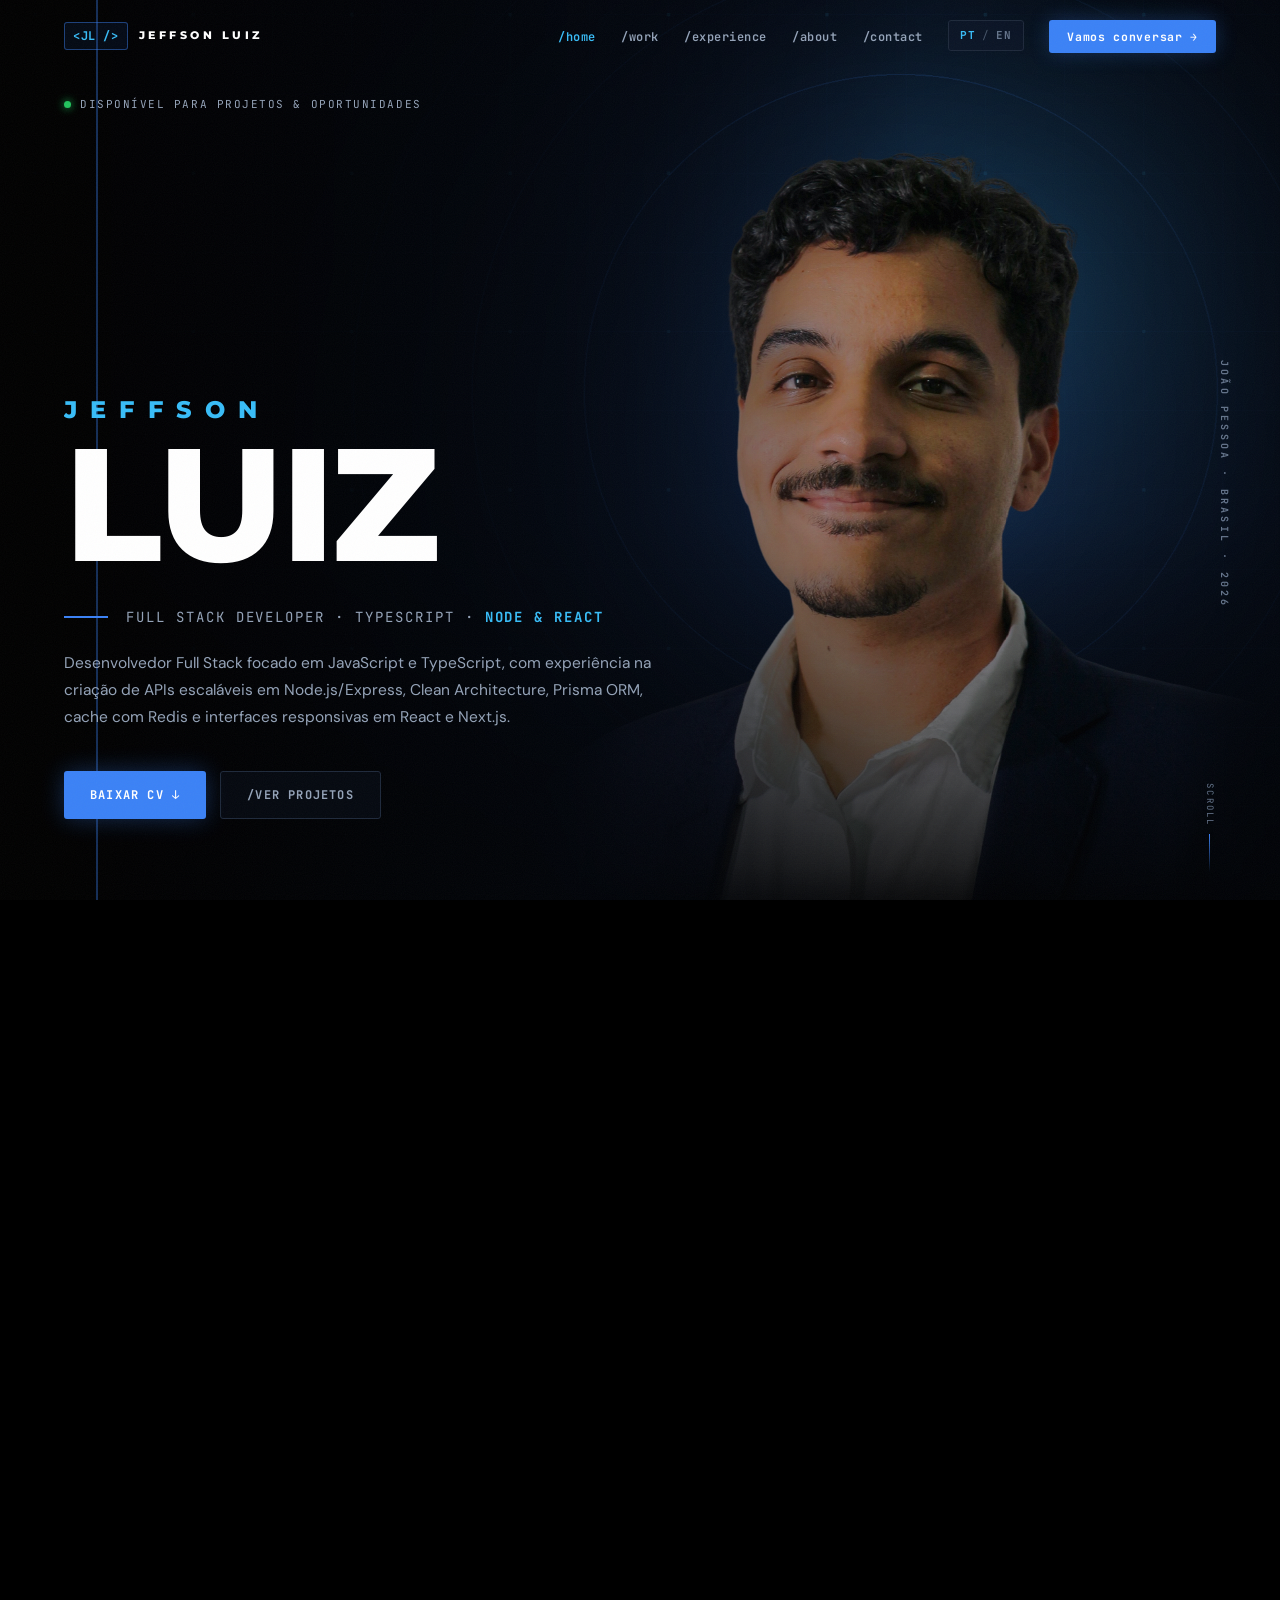
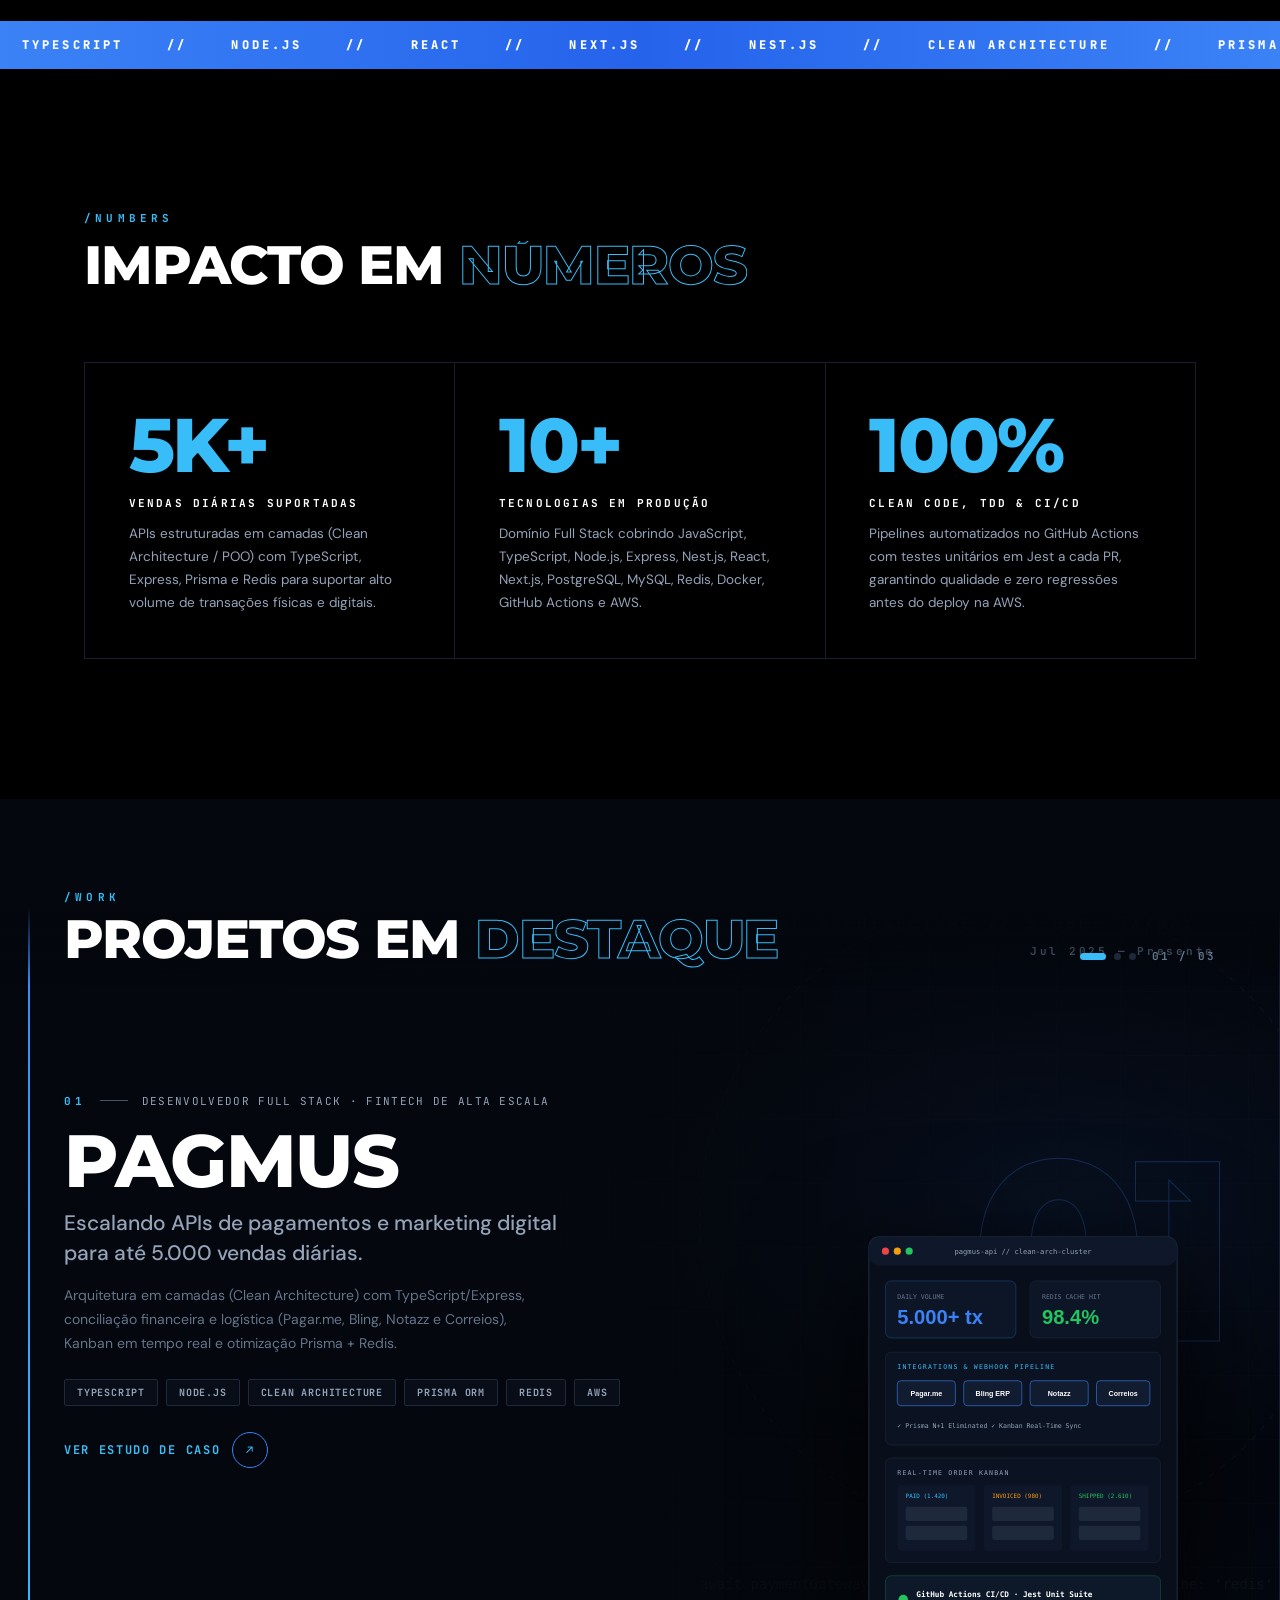
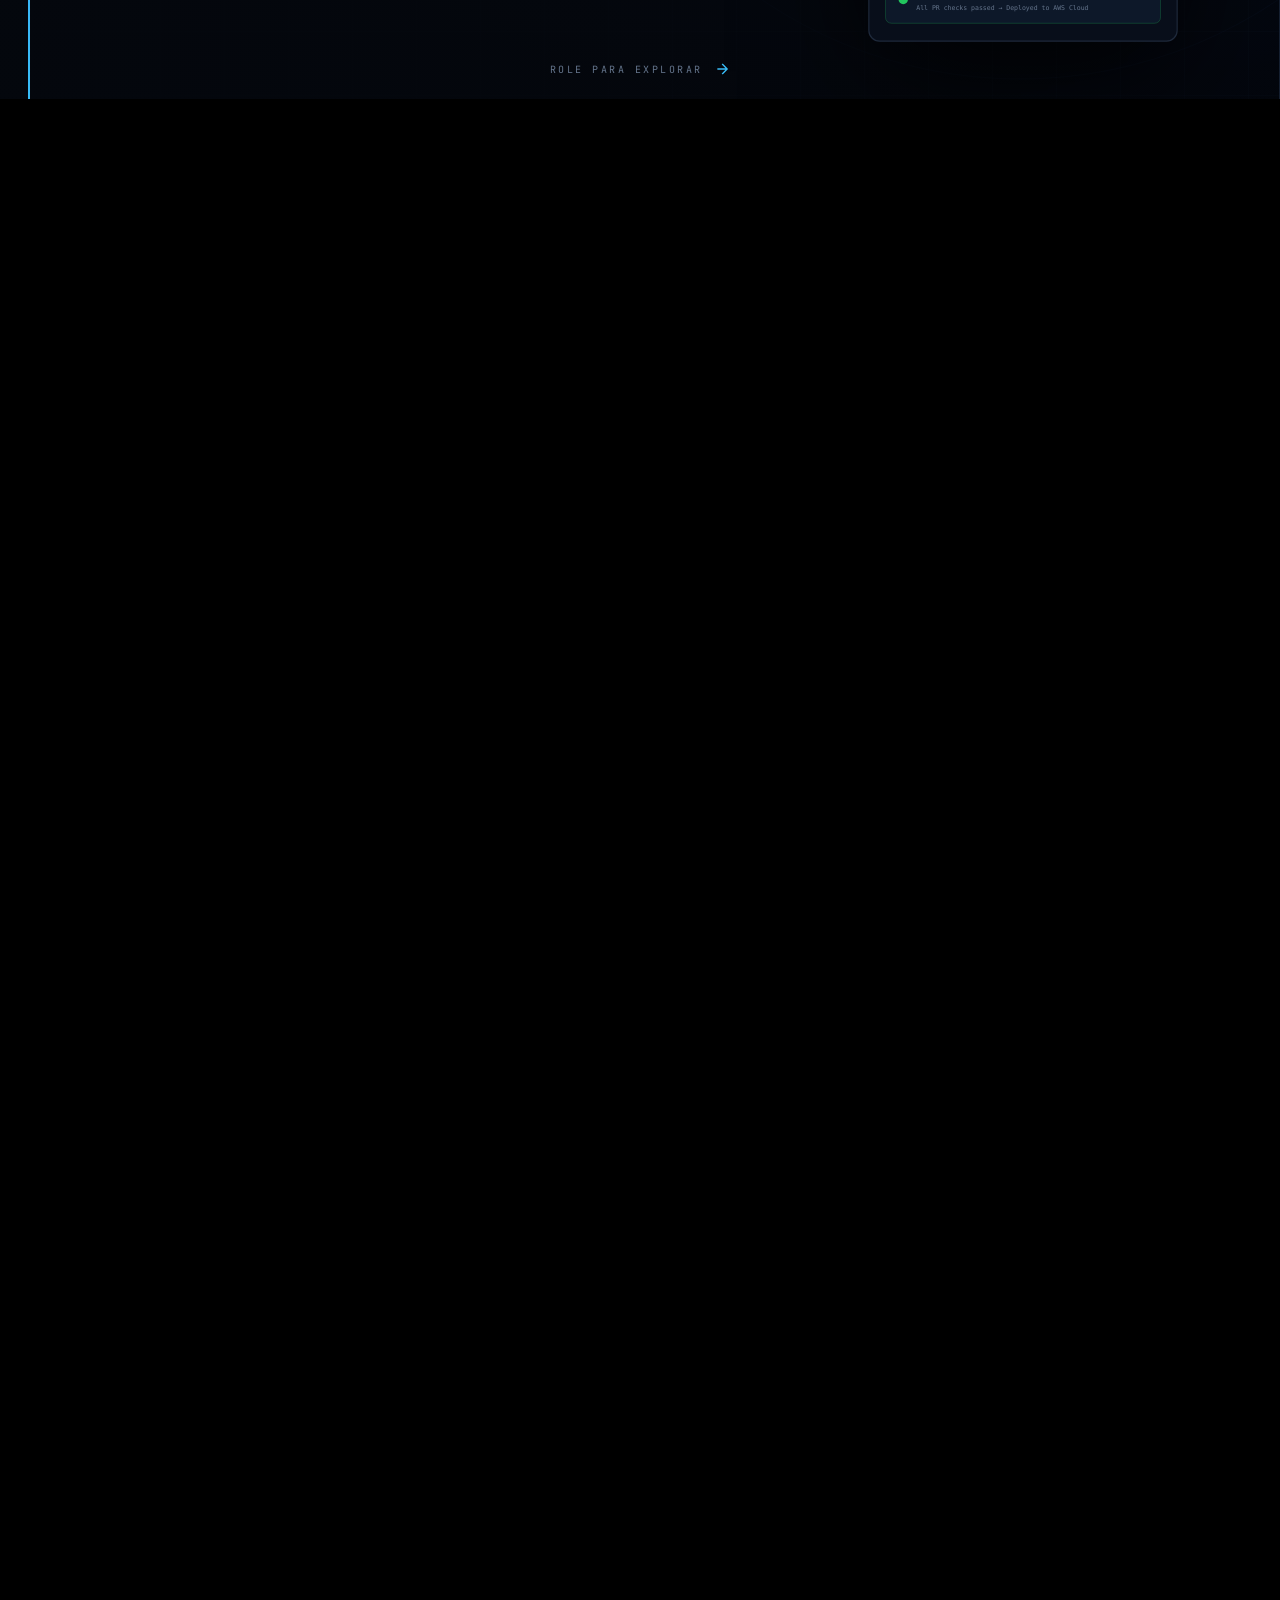
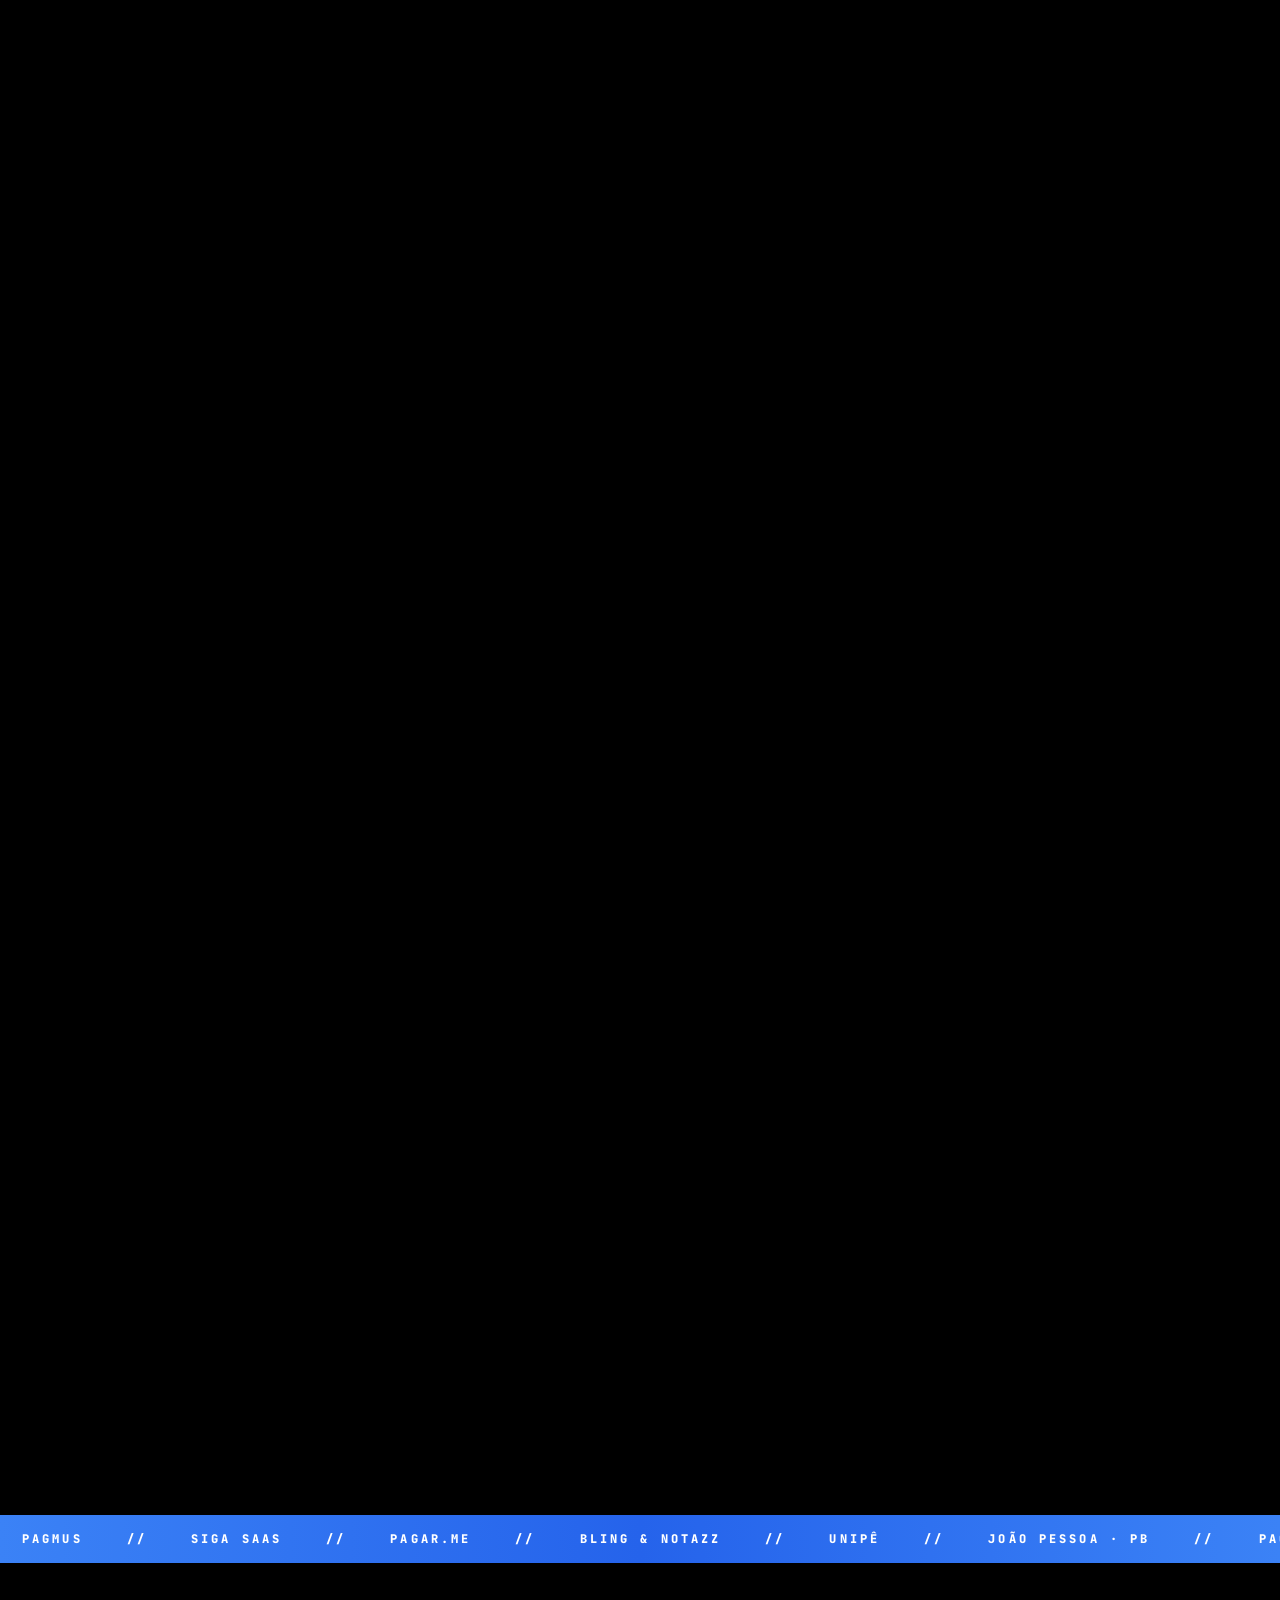
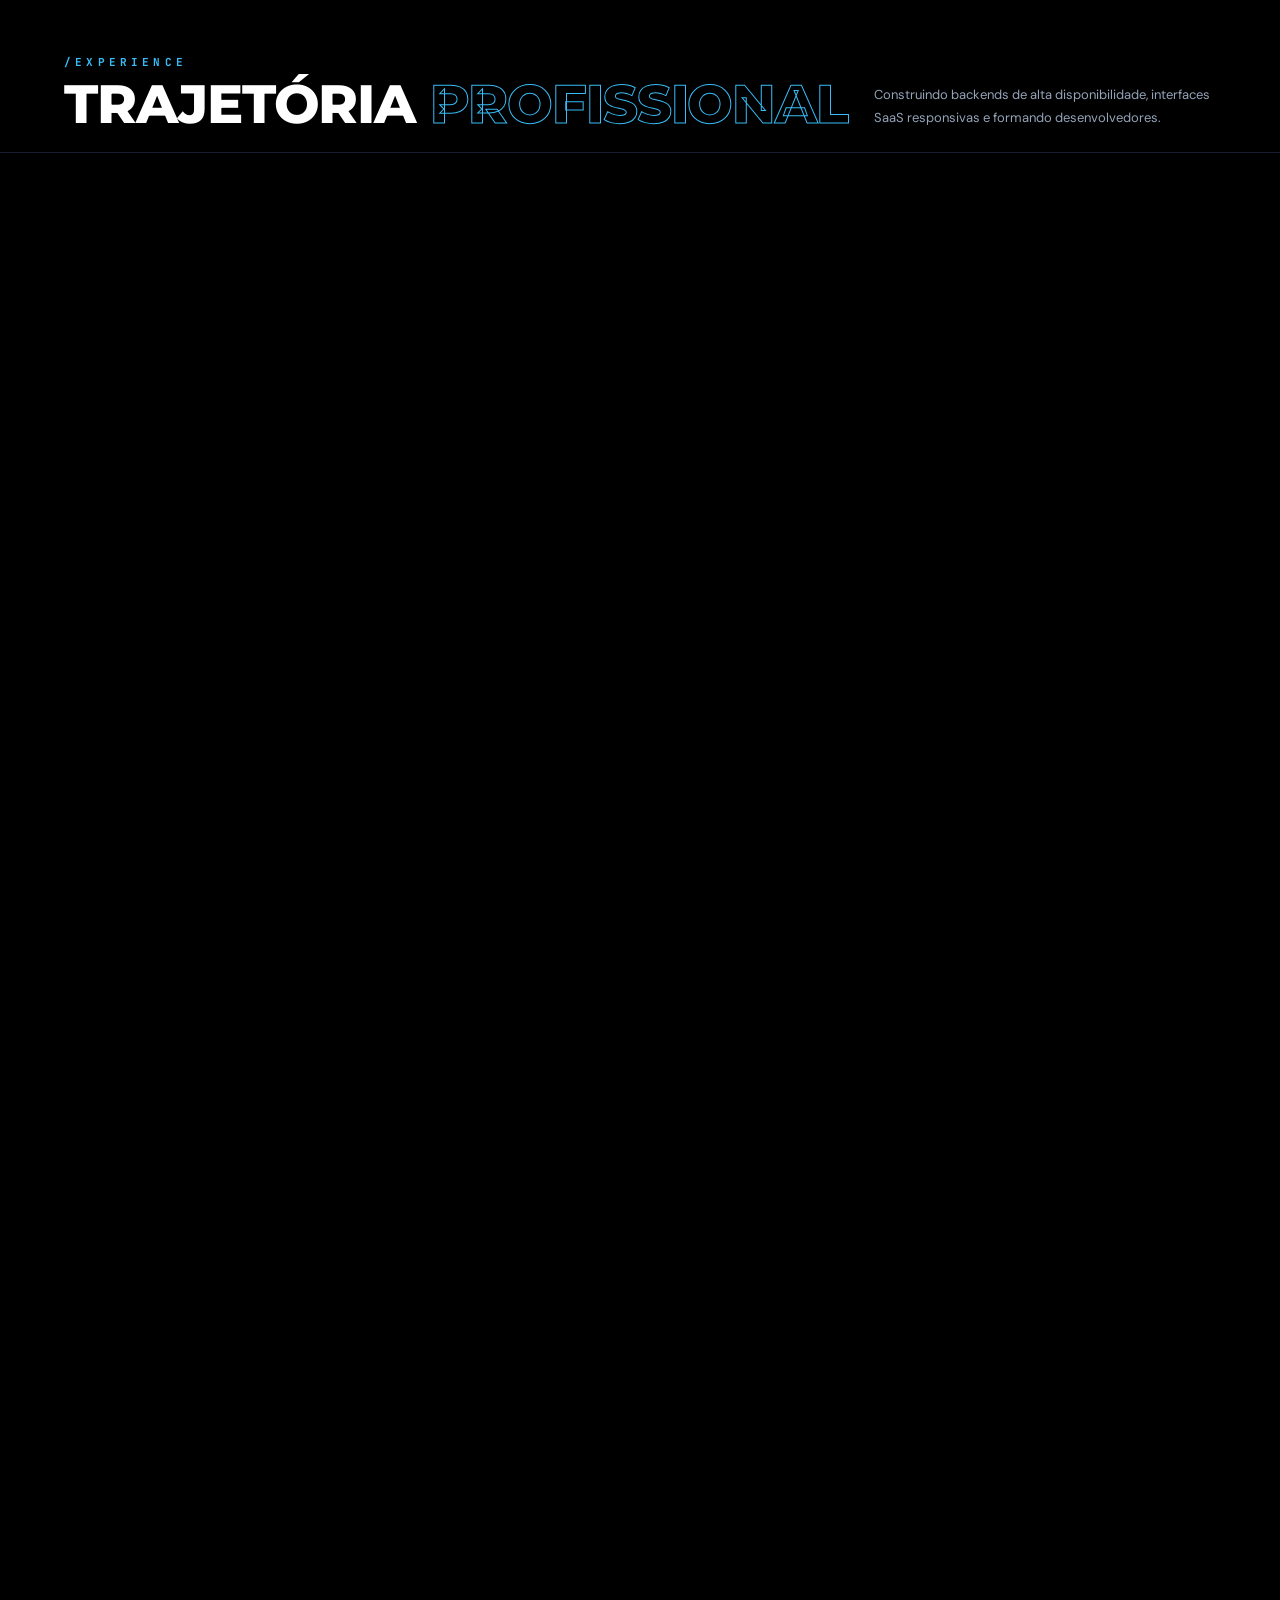
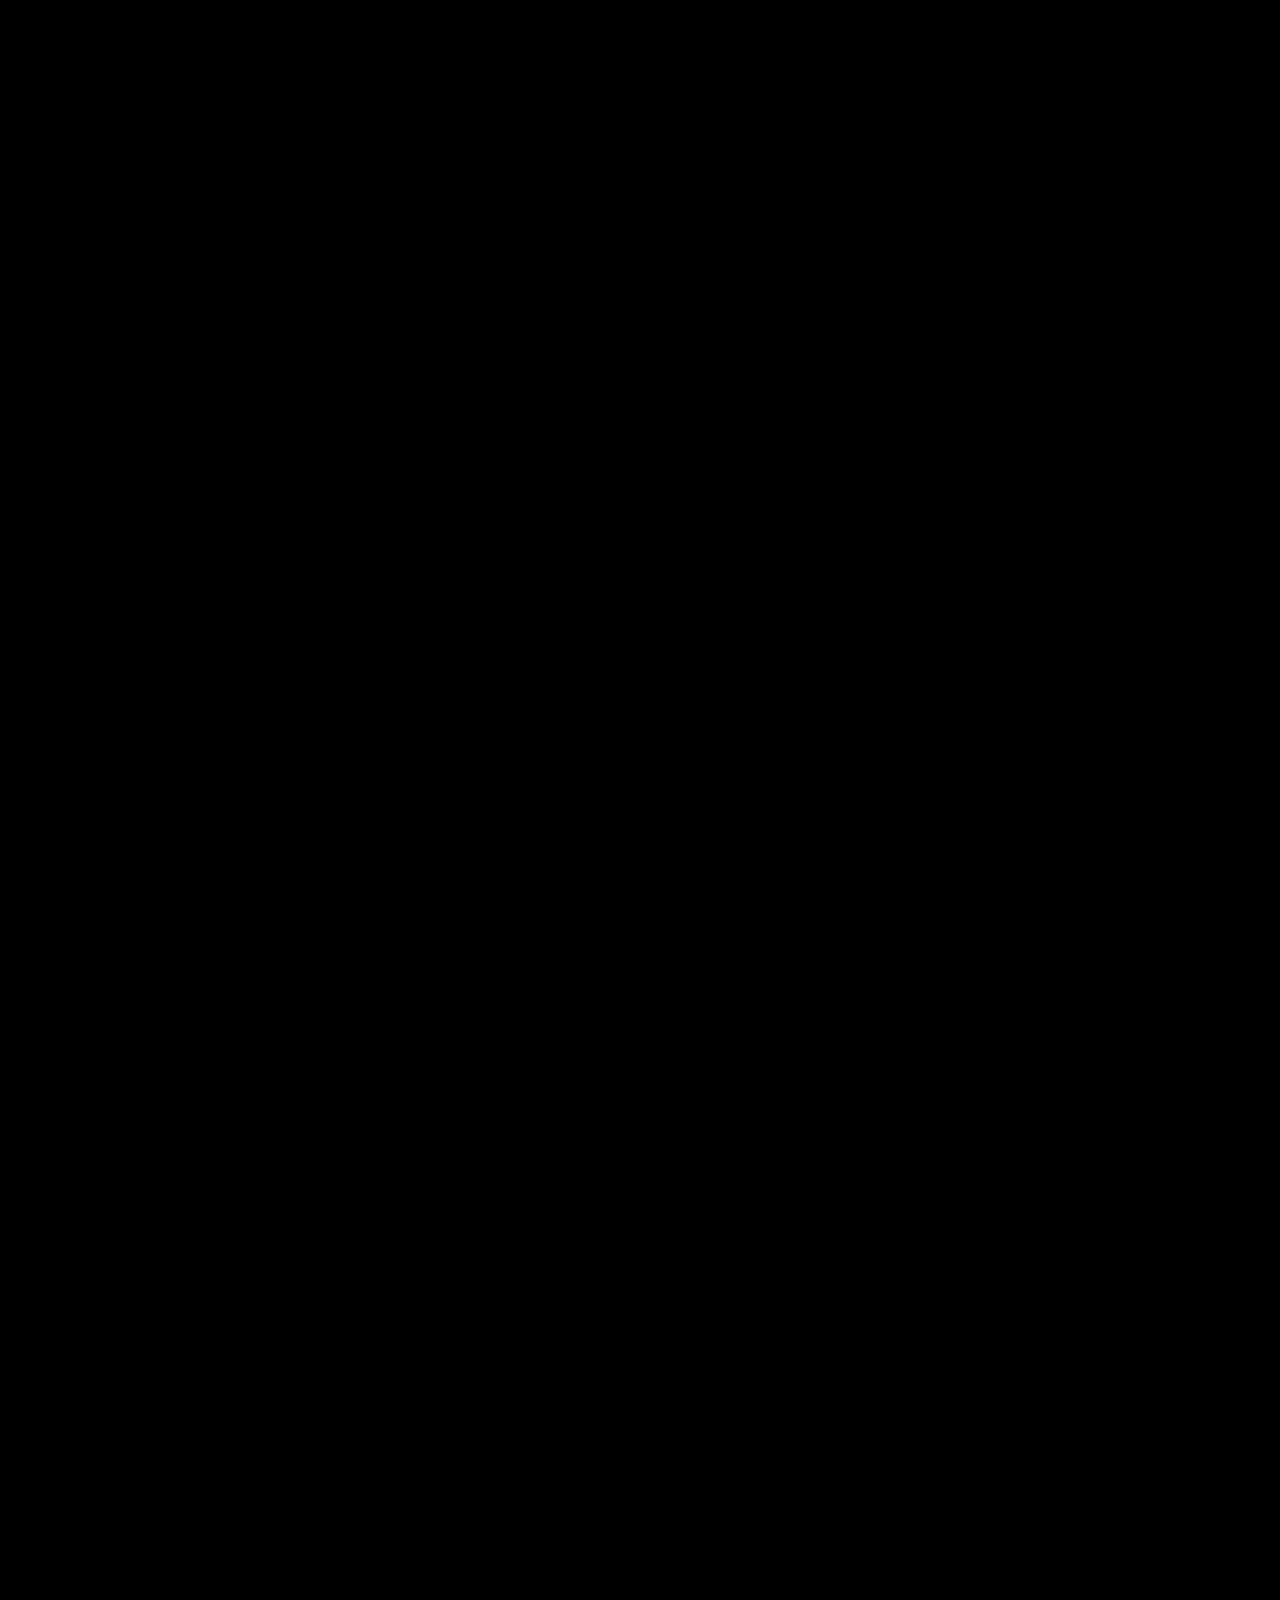
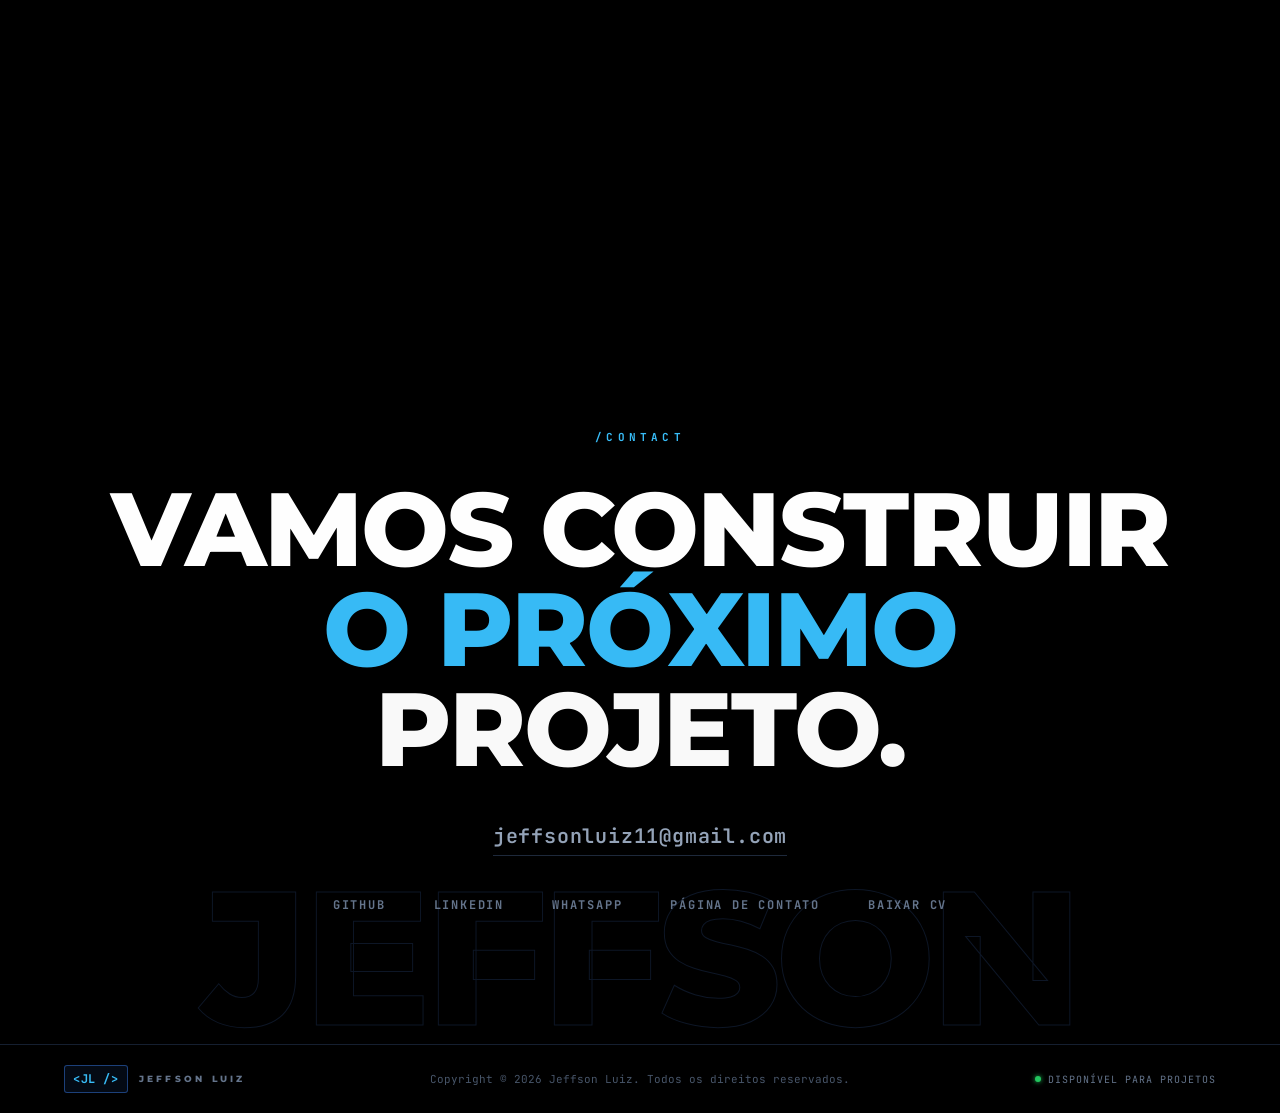
==== commit e96981a6: "fix: add cache busting version to hero portrait image source" ====
--- a/index.html
+++ b/index.html
@@ -1,348 +1,412 @@
 <!DOCTYPE html>
 <html lang="pt-BR">
+
 <head>
-<meta charset="UTF-8">
-<meta name="viewport" content="width=device-width, initial-scale=1.0">
-<title>Jeffson Luiz — Desenvolvedor Full Stack | TypeScript, Node.js &amp; React</title>
-<meta name="description" content="Jeffson Luiz — Desenvolvedor Full Stack focado em JavaScript e TypeScript, APIs escaláveis em Node.js/Express/Nest.js, Clean Architecture, React e Next.js.">
-<link rel="preconnect" href="https://fonts.googleapis.com">
-<link rel="preconnect" href="https://fonts.gstatic.com" crossorigin>
-<link href="https://fonts.googleapis.com/css2?family=DM+Sans:wght@400;500;600;700&family=JetBrains+Mono:wght@500;600;700;800&family=Montserrat:wght@800&display=swap" rel="stylesheet">
-<link rel="stylesheet" href="css/style.css">
+  <meta charset="UTF-8">
+  <meta name="viewport" content="width=device-width, initial-scale=1.0">
+  <title>Jeffson Luiz — Desenvolvedor Full Stack | TypeScript, Node.js &amp; React</title>
+  <meta name="description"
+    content="Jeffson Luiz — Desenvolvedor Full Stack focado em JavaScript e TypeScript, APIs escaláveis em Node.js/Express/Nest.js, Clean Architecture, React e Next.js.">
+  <link rel="preconnect" href="https://fonts.googleapis.com">
+  <link rel="preconnect" href="https://fonts.gstatic.com" crossorigin>
+  <link
+    href="https://fonts.googleapis.com/css2?family=DM+Sans:wght@400;500;600;700&family=JetBrains+Mono:wght@500;600;700;800&family=Montserrat:wght@800&display=swap"
+    rel="stylesheet">
+  <link rel="stylesheet" href="css/style.css">
 </head>
+
 <body data-page="home" data-title-en="Jeffson Luiz — Full Stack Developer | TypeScript, Node.js &amp; React">
 
-<div class="grain"></div>
-<div id="cursor"></div>
-<div id="cursor-ring"></div>
-<div class="scroll-progress"><div class="scroll-progress-fill"></div></div>
-
-<!-- ============ NAV ============ -->
-<nav class="nav" id="site-nav">
-  <a class="nav-logo" href="index.html" data-page="home" data-transition>
-    <span class="code-mark">&lt;JL /&gt;</span> JEFFSON LUIZ
-  </a>
-  <ul class="nav-links" id="nav-links">
-    <li><a href="index.html" data-page="home" data-transition>/home</a></li>
-    <li><a href="#work">/work</a></li>
-    <li><a href="#experience">/experience</a></li>
-    <li><a href="about.html" data-page="about" data-transition>/about</a></li>
-    <li><a href="contact.html" data-page="contact" data-transition>/contact</a></li>
-    <li>
-      <button type="button" class="lang-switch" aria-label="Switch language">
-        <span data-lang-opt="pt" class="is-active">PT</span>
-        <span class="sep">/</span>
-        <span data-lang-opt="en">EN</span>
-      </button>
-    </li>
-    <li>
-      <a class="nav-cta" href="mailto:jeffsonluiz11@gmail.com" data-en="Let's talk →">Vamos conversar →</a>
-    </li>
-  </ul>
-  <button class="nav-toggle" id="nav-toggle" aria-label="Open menu" aria-expanded="false" aria-controls="nav-links">
-    <span></span><span></span><span></span>
-  </button>
-</nav>
-
-<!-- ============ HERO ============ -->
-<div class="hero-wrap">
-  <header class="hero">
-    <div class="hero-bg">
-      <img src="images/hero-portrait-bleed.png" alt="Retrato de Jeffson Luiz">
-    </div>
-    <div class="hero-veil"></div>
-    <div class="hero-rule"></div>
-
-    <div class="hero-status" data-hero-fade>
-      <i class="dot"></i><span data-en="Available for projects &amp; opportunities">Disponível para projetos &amp; oportunidades</span>
-    </div>
-
-    <div class="hero-place" data-hero-fade>João Pessoa · Brasil · 2026</div>
-
-    <div class="hero-inner">
-      <span class="mask"><span class="hero-kicker" style="display:block;">Jeffson</span></span>
-      <span class="mask"><span class="hero-name" style="display:block;">Luiz</span></span>
-
-      <div class="hero-tag">
-        <i class="bar"></i>
-        <span data-en="Full Stack Developer · TypeScript · <b>Node &amp; React</b>">Full Stack Developer · TypeScript · <b>Node &amp; React</b></span>
-      </div>
-
-      <p class="hero-blurb" data-en="Full Stack Developer focused on JavaScript and TypeScript, building high-volume scalable APIs in Node.js/Express with Clean Architecture, Prisma ORM, Redis caching, and responsive interfaces in React &amp; Next.js.">
-        Desenvolvedor Full Stack focado em JavaScript e TypeScript, com experiência na criação de APIs escaláveis em Node.js/Express, Clean Architecture, Prisma ORM, cache com Redis e interfaces responsivas em React e Next.js.
-      </p>
-
-      <div class="hero-actions">
-        <a class="btn btn-primary" href="cv/jeffsonluiz-cv.pdf" download data-en="Download CV ↓">Baixar CV ↓</a>
-        <a class="btn btn-ghost" href="#work" data-en="/view work">/ver projetos</a>
-      </div>
-    </div>
-
-    <div class="hero-scroll" data-hero-fade>
-      <span>scroll</span><i></i>
-    </div>
-  </header>
-</div>
-
-<!-- ============ MARQUEE (TECH & SKILLS) ============ -->
-<div class="marquee" aria-hidden="true">
-  <div class="marquee-track">
-    <span>TypeScript</span><span>//</span><span>Node.js</span><span>//</span>
-    <span>React</span><span>//</span><span>Next.js</span><span>//</span>
-    <span>Nest.js</span><span>//</span><span>Clean Architecture</span><span>//</span>
-    <span>Prisma ORM</span><span>//</span><span>Redis Cache</span><span>//</span>
-    <span>PostgreSQL</span><span>//</span><span>Docker &amp; AWS</span><span>//</span>
-    <span>TDD &amp; Jest</span><span>//</span><span>SOLID</span><span>//</span>
-    <span>TypeScript</span><span>//</span><span>Node.js</span><span>//</span>
-    <span>React</span><span>//</span><span>Next.js</span><span>//</span>
-    <span>Nest.js</span><span>//</span><span>Clean Architecture</span><span>//</span>
-    <span>Prisma ORM</span><span>//</span><span>Redis Cache</span><span>//</span>
-    <span>PostgreSQL</span><span>//</span><span>Docker &amp; AWS</span><span>//</span>
-    <span>TDD &amp; Jest</span><span>//</span><span>SOLID</span><span>//</span>
+  <div class="grain"></div>
+  <div id="cursor"></div>
+  <div id="cursor-ring"></div>
+  <div class="scroll-progress">
+    <div class="scroll-progress-fill"></div>
   </div>
-</div>
-
-<!-- ============ STATS ============ -->
-<section class="stats section">
-  <div class="container">
-    <div class="section-head">
-      <span class="eyebrow">/numbers</span>
-      <h2 class="h-display h-lg" data-split data-en="By the <span class=&quot;outline&quot;>numbers</span>">Impacto em <span class="outline">números</span></h2>
-    </div>
-
-    <div class="stats-grid">
-      <div class="stat fade-up">
-        <div class="stat-number" data-value="5" data-suffix="K+">5K+</div>
-        <div class="stat-label" data-en="Daily sales supported">Vendas diárias suportadas</div>
-        <p class="stat-desc" data-en="Layered APIs (Clean Architecture / OOP) built with TypeScript, Express, Prisma and Redis to handle high-volume physical and digital transactions.">APIs estruturadas em camadas (Clean Architecture / POO) com TypeScript, Express, Prisma e Redis para suportar alto volume de transações físicas e digitais.</p>
-      </div>
-      <div class="stat fade-up">
-        <div class="stat-number" data-value="10" data-suffix="+">10+</div>
-        <div class="stat-label" data-en="Production technologies">Tecnologias em produção</div>
-        <p class="stat-desc" data-en="Full Stack mastery across JavaScript, TypeScript, Node.js, Express, Nest.js, React, Next.js, PostgreSQL, MySQL, Redis, Docker, GitHub Actions and AWS.">Domínio Full Stack cobrindo JavaScript, TypeScript, Node.js, Express, Nest.js, React, Next.js, PostgreSQL, MySQL, Redis, Docker, GitHub Actions e AWS.</p>
-      </div>
-      <div class="stat fade-up">
-        <div class="stat-number" data-value="100" data-suffix="%">100%</div>
-        <div class="stat-label" data-en="Clean Code, TDD &amp; CI/CD">Clean Code, TDD &amp; CI/CD</div>
-        <p class="stat-desc" data-en="Automated pipelines with GitHub Actions and Jest unit tests on every PR, preventing regressions before AWS deployment.">Pipelines automatizados no GitHub Actions com testes unitários em Jest a cada PR, garantindo qualidade e zero regressões antes do deploy na AWS.</p>
-      </div>
-    </div>
+
+  <!-- ============ NAV ============ -->
+  <nav class="nav" id="site-nav">
+    <a class="nav-logo" href="index.html" data-page="home" data-transition>
+      <span class="code-mark">&lt;JL /&gt;</span> JEFFSON LUIZ
+    </a>
+    <ul class="nav-links" id="nav-links">
+      <li><a href="index.html" data-page="home" data-transition>/home</a></li>
+      <li><a href="#work">/work</a></li>
+      <li><a href="#experience">/experience</a></li>
+      <li><a href="about.html" data-page="about" data-transition>/about</a></li>
+      <li><a href="contact.html" data-page="contact" data-transition>/contact</a></li>
+      <li>
+        <button type="button" class="lang-switch" aria-label="Switch language">
+          <span data-lang-opt="pt" class="is-active">PT</span>
+          <span class="sep">/</span>
+          <span data-lang-opt="en">EN</span>
+        </button>
+      </li>
+      <li>
+        <a class="nav-cta" href="mailto:jeffsonluiz11@gmail.com" data-en="Let's talk →">Vamos conversar →</a>
+      </li>
+    </ul>
+    <button class="nav-toggle" id="nav-toggle" aria-label="Open menu" aria-expanded="false" aria-controls="nav-links">
+      <span></span><span></span><span></span>
+    </button>
+  </nav>
+
+  <!-- ============ HERO ============ -->
+  <div class="hero-wrap">
+    <header class="hero">
+      <div class="hero-bg">
+        <img src="images/hero-portrait-bleed.png?v=2" alt="Retrato de Jeffson Luiz">
+      </div>
+      <div class="hero-veil"></div>
+      <div class="hero-rule"></div>
+
+      <div class="hero-status" data-hero-fade>
+        <i class="dot"></i><span data-en="Available for projects &amp; opportunities">Disponível para projetos &amp;
+          oportunidades</span>
+      </div>
+
+      <div class="hero-place" data-hero-fade>João Pessoa · Brasil · 2026</div>
+
+      <div class="hero-inner">
+        <span class="mask"><span class="hero-kicker" style="display:block;">Jeffson</span></span>
+        <span class="mask"><span class="hero-name" style="display:block;">Luiz</span></span>
+
+        <div class="hero-tag">
+          <i class="bar"></i>
+          <span data-en="Full Stack Developer · TypeScript · <b>Node &amp; React</b>">Full Stack Developer · TypeScript
+            · <b>Node &amp; React</b></span>
+        </div>
+
+        <p class="hero-blurb"
+          data-en="Full Stack Developer focused on JavaScript and TypeScript, building high-volume scalable APIs in Node.js/Express with Clean Architecture, Prisma ORM, Redis caching, and responsive interfaces in React &amp; Next.js.">
+          Desenvolvedor Full Stack focado em JavaScript e TypeScript, com experiência na criação de APIs escaláveis em
+          Node.js/Express, Clean Architecture, Prisma ORM, cache com Redis e interfaces responsivas em React e Next.js.
+        </p>
+
+        <div class="hero-actions">
+          <a class="btn btn-primary" href="cv/jeffsonluiz-cv.pdf" download data-en="Download CV ↓">Baixar CV ↓</a>
+          <a class="btn btn-ghost" href="#work" data-en="/view work">/ver projetos</a>
+        </div>
+      </div>
+
+      <div class="hero-scroll" data-hero-fade>
+        <span>scroll</span><i></i>
+      </div>
+    </header>
   </div>
-</section>
-
-<!-- ============ SELECTED CASES (horizontal) ============ -->
-<section class="pin-wrap" id="work">
-  <div class="pin-stage">
-    <div class="pin-head">
-      <div>
-        <span class="eyebrow">/work</span>
-        <h2 class="h-display h-lg" data-en="Selected <span class=&quot;outline&quot;>cases</span>">Projetos em <span class="outline">destaque</span></h2>
-      </div>
-      <div class="pin-dots">
-        <i class="on"></i><i></i><i></i>
-        <span class="pin-count">01 / 03</span>
-      </div>
-    </div>
-
-    <div class="htrack">
-
-      <a class="hcard on" href="case-pagmus.html" data-transition>
-        <div class="hcard-bg"><img src="images/bg-pagmus.svg" alt=""></div>
-        <img class="hcard-device" src="images/device-pagmus.svg" alt="Arquitetura e Kanban em tempo real da Pagmus">
-        <div class="hcard-accent"></div>
-        <div class="hcard-num" aria-hidden="true">01</div>
-        <div class="hcard-body">
-          <div class="hcard-meta">
-            <span class="idx">01</span><i class="sep"></i>
-            <span class="cat" data-en="Full Stack Developer · High-Volume Fintech">Desenvolvedor Full Stack · Fintech de Alta Escala</span>
-          </div>
-          <h3 class="hcard-name">Pagmus</h3>
-          <p class="hcard-tagline" data-en="Scaling payment &amp; digital marketing APIs to 5,000+ daily sales.">Escalando APIs de pagamentos e marketing digital para até 5.000 vendas diárias.</p>
-          <p class="hcard-desc" data-en="Clean Architecture in TypeScript/Express, financial &amp; logistics integrations (Pagar.me, Bling, Notazz, Correios), real-time Kanban tracking, and N+1 query elimination with Prisma + Redis.">Arquitetura em camadas (Clean Architecture) com TypeScript/Express, conciliação financeira e logística (Pagar.me, Bling, Notazz e Correios), Kanban em tempo real e otimização Prisma + Redis.</p>
-          <div class="hcard-tags">
-            <span>TypeScript</span><span>Node.js</span><span>Clean Architecture</span>
-            <span>Prisma ORM</span><span>Redis</span><span>AWS</span>
-          </div>
-          <span class="hcard-go" data-en="Read case <i>↗</i>">Ver estudo de caso <i>↗</i></span>
-        </div>
-        <div class="hcard-year" data-en="Jul 2025 — Present">Jul 2025 — Presente</div>
-      </a>
-
-      <a class="hcard" href="case-siga.html" data-transition>
-        <div class="hcard-bg"><img src="images/bg-siga.svg" alt=""></div>
-        <img class="hcard-device" src="images/device-siga.svg" alt="Plataforma SaaS SIGA de conformidade NR-1 e dashboards de RH">
-        <div class="hcard-accent"></div>
-        <div class="hcard-num" aria-hidden="true">02</div>
-        <div class="hcard-body">
-          <div class="hcard-meta">
-            <span class="idx">02</span><i class="sep"></i>
-            <span class="cat" data-en="Frontend Developer · HR SaaS &amp; NR-1">Desenvolvedor Frontend · SaaS de RH &amp; NR-1</span>
-          </div>
-          <h3 class="hcard-name">SIGA</h3>
-          <p class="hcard-tagline" data-en="Frictionless QR Code onboarding and analytical HR dashboards for NR-1 compliance.">Onboarding via QR Code sem fricção e dashboards analíticos de RH para conformidade NR-1.</p>
-          <p class="hcard-desc" data-en="Built a responsive no-auth landing page (React/Tailwind) eliminating manual UUIDs, redesigned the smart anamnesis form with auto-advance, and delivered 4 mobile-first analytical dashboards.">Criação de landing page no-auth responsiva (React/Tailwind) eliminando UUIDs manuais, redesenho do formulário de anamnese com avanço automático e 4 dashboards analíticos mobile-first.</p>
-          <div class="hcard-tags">
-            <span>React</span><span>Next.js</span><span>Tailwind CSS</span>
-            <span>UX Optimization</span><span>REST APIs</span><span>Dashboards</span>
-          </div>
-          <span class="hcard-go" data-en="Read case <i>↗</i>">Ver estudo de caso <i>↗</i></span>
-        </div>
-        <div class="hcard-year" data-en="May 2025 — Mar 2026">Mai 2025 — Mar 2026</div>
-      </a>
-
-      <a class="hcard" href="case-mentoria.html" data-transition>
-        <div class="hcard-bg"><img src="images/bg-mentoria.svg" alt=""></div>
-        <img class="hcard-device" src="images/device-mentoria.svg" alt="Mentoria e Treinamento Prático Full Stack">
-        <div class="hcard-accent"></div>
-        <div class="hcard-num" aria-hidden="true">03</div>
-        <div class="hcard-body">
-          <div class="hcard-meta">
-            <span class="idx">03</span><i class="sep"></i>
-            <span class="cat" data-en="Full Stack Instructor &amp; Mentor · Technical Leadership">Instrutor &amp; Mentor Full Stack · Liderança Técnica</span>
-          </div>
-          <h3 class="hcard-name" data-en="Tech Mentorship">Mentoria Tech</h3>
-          <p class="hcard-tagline" data-en="Live training in Algorithms (LeetCode), Clean Code, TDD and Git Flow with Node.js.">Treinamento prático ao vivo em Algoritmos (LeetCode), Clean Code, TDD e Git Flow com Node.js.</p>
-          <p class="hcard-desc" data-en="Led live cohorts of 6 to 9 developers focusing on software engineering fundamentals, TypeScript, automated testing and real-world workflows — directly helping 2 mentees land internships.">Condução de turmas ao vivo (6 a 9 alunos) focadas em engenharia de software, TypeScript, testes automatizados e fluxo real de equipe — apoiando diretamente 2 mentorados na conquista de estágios.</p>
-          <div class="hcard-tags">
-            <span>LeetCode</span><span>Clean Code</span><span>TypeScript</span>
-            <span>TDD &amp; Jest</span><span>Git Flow</span><span>Node.js</span>
-          </div>
-          <span class="hcard-go" data-en="Read case <i>↗</i>">Ver estudo de caso <i>↗</i></span>
-        </div>
-        <div class="hcard-year">2025 — 2026</div>
-      </a>
-
-    </div>
-
-    <div class="pin-hint">
-      <span data-en="scroll to explore">role para explorar</span>
-      <svg width="16" height="16" viewBox="0 0 24 24" fill="none" stroke="#38BDF8" stroke-width="2" stroke-linecap="round"><path d="M5 12h14M12 5l7 7-7 7"/></svg>
+
+  <!-- ============ MARQUEE (TECH & SKILLS) ============ -->
+  <div class="marquee" aria-hidden="true">
+    <div class="marquee-track">
+      <span>TypeScript</span><span>//</span><span>Node.js</span><span>//</span>
+      <span>React</span><span>//</span><span>Next.js</span><span>//</span>
+      <span>Nest.js</span><span>//</span><span>Clean Architecture</span><span>//</span>
+      <span>Prisma ORM</span><span>//</span><span>Redis Cache</span><span>//</span>
+      <span>PostgreSQL</span><span>//</span><span>Docker &amp; AWS</span><span>//</span>
+      <span>TDD &amp; Jest</span><span>//</span><span>SOLID</span><span>//</span>
+      <span>TypeScript</span><span>//</span><span>Node.js</span><span>//</span>
+      <span>React</span><span>//</span><span>Next.js</span><span>//</span>
+      <span>Nest.js</span><span>//</span><span>Clean Architecture</span><span>//</span>
+      <span>Prisma ORM</span><span>//</span><span>Redis Cache</span><span>//</span>
+      <span>PostgreSQL</span><span>//</span><span>Docker &amp; AWS</span><span>//</span>
+      <span>TDD &amp; Jest</span><span>//</span><span>SOLID</span><span>//</span>
     </div>
   </div>
-</section>
-
-<!-- ============ MARQUEE 2 ============ -->
-<div class="marquee" aria-hidden="true">
-  <div class="marquee-track">
-    <span>Pagmus</span><span>//</span><span>SIGA SaaS</span><span>//</span>
-    <span>Pagar.me</span><span>//</span><span>Bling &amp; Notazz</span><span>//</span>
-    <span>UNIPÊ</span><span>//</span><span>João Pessoa · PB</span><span>//</span>
-    <span>Pagmus</span><span>//</span><span>SIGA SaaS</span><span>//</span>
-    <span>Pagar.me</span><span>//</span><span>Bling &amp; Notazz</span><span>//</span>
-    <span>UNIPÊ</span><span>//</span><span>João Pessoa · PB</span><span>//</span>
+
+  <!-- ============ STATS ============ -->
+  <section class="stats section">
+    <div class="container">
+      <div class="section-head">
+        <span class="eyebrow">/numbers</span>
+        <h2 class="h-display h-lg" data-split data-en="By the <span class=&quot;outline&quot;>numbers</span>">Impacto em
+          <span class="outline">números</span></h2>
+      </div>
+
+      <div class="stats-grid">
+        <div class="stat fade-up">
+          <div class="stat-number" data-value="5" data-suffix="K+">5K+</div>
+          <div class="stat-label" data-en="Daily sales supported">Vendas diárias suportadas</div>
+          <p class="stat-desc"
+            data-en="Layered APIs (Clean Architecture / OOP) built with TypeScript, Express, Prisma and Redis to handle high-volume physical and digital transactions.">
+            APIs estruturadas em camadas (Clean Architecture / POO) com TypeScript, Express, Prisma e Redis para
+            suportar alto volume de transações físicas e digitais.</p>
+        </div>
+        <div class="stat fade-up">
+          <div class="stat-number" data-value="10" data-suffix="+">10+</div>
+          <div class="stat-label" data-en="Production technologies">Tecnologias em produção</div>
+          <p class="stat-desc"
+            data-en="Full Stack mastery across JavaScript, TypeScript, Node.js, Express, Nest.js, React, Next.js, PostgreSQL, MySQL, Redis, Docker, GitHub Actions and AWS.">
+            Domínio Full Stack cobrindo JavaScript, TypeScript, Node.js, Express, Nest.js, React, Next.js, PostgreSQL,
+            MySQL, Redis, Docker, GitHub Actions e AWS.</p>
+        </div>
+        <div class="stat fade-up">
+          <div class="stat-number" data-value="100" data-suffix="%">100%</div>
+          <div class="stat-label" data-en="Clean Code, TDD &amp; CI/CD">Clean Code, TDD &amp; CI/CD</div>
+          <p class="stat-desc"
+            data-en="Automated pipelines with GitHub Actions and Jest unit tests on every PR, preventing regressions before AWS deployment.">
+            Pipelines automatizados no GitHub Actions com testes unitários em Jest a cada PR, garantindo qualidade e
+            zero regressões antes do deploy na AWS.</p>
+        </div>
+      </div>
+    </div>
+  </section>
+
+  <!-- ============ SELECTED CASES (horizontal) ============ -->
+  <section class="pin-wrap" id="work">
+    <div class="pin-stage">
+      <div class="pin-head">
+        <div>
+          <span class="eyebrow">/work</span>
+          <h2 class="h-display h-lg" data-en="Selected <span class=&quot;outline&quot;>cases</span>">Projetos em <span
+              class="outline">destaque</span></h2>
+        </div>
+        <div class="pin-dots">
+          <i class="on"></i><i></i><i></i>
+          <span class="pin-count">01 / 03</span>
+        </div>
+      </div>
+
+      <div class="htrack">
+
+        <a class="hcard on" href="case-pagmus.html" data-transition>
+          <div class="hcard-bg"><img src="images/bg-pagmus.svg" alt=""></div>
+          <img class="hcard-device" src="images/device-pagmus.svg" alt="Arquitetura e Kanban em tempo real da Pagmus">
+          <div class="hcard-accent"></div>
+          <div class="hcard-num" aria-hidden="true">01</div>
+          <div class="hcard-body">
+            <div class="hcard-meta">
+              <span class="idx">01</span><i class="sep"></i>
+              <span class="cat" data-en="Full Stack Developer · High-Volume Fintech">Desenvolvedor Full Stack · Fintech
+                de Alta Escala</span>
+            </div>
+            <h3 class="hcard-name">Pagmus</h3>
+            <p class="hcard-tagline" data-en="Scaling payment &amp; digital marketing APIs to 5,000+ daily sales.">
+              Escalando APIs de pagamentos e marketing digital para até 5.000 vendas diárias.</p>
+            <p class="hcard-desc"
+              data-en="Clean Architecture in TypeScript/Express, financial &amp; logistics integrations (Pagar.me, Bling, Notazz, Correios), real-time Kanban tracking, and N+1 query elimination with Prisma + Redis.">
+              Arquitetura em camadas (Clean Architecture) com TypeScript/Express, conciliação financeira e logística
+              (Pagar.me, Bling, Notazz e Correios), Kanban em tempo real e otimização Prisma + Redis.</p>
+            <div class="hcard-tags">
+              <span>TypeScript</span><span>Node.js</span><span>Clean Architecture</span>
+              <span>Prisma ORM</span><span>Redis</span><span>AWS</span>
+            </div>
+            <span class="hcard-go" data-en="Read case <i>↗</i>">Ver estudo de caso <i>↗</i></span>
+          </div>
+          <div class="hcard-year" data-en="Jul 2025 — Present">Jul 2025 — Presente</div>
+        </a>
+
+        <a class="hcard" href="case-siga.html" data-transition>
+          <div class="hcard-bg"><img src="images/bg-siga.svg" alt=""></div>
+          <img class="hcard-device" src="images/device-siga.svg"
+            alt="Plataforma SaaS SIGA de conformidade NR-1 e dashboards de RH">
+          <div class="hcard-accent"></div>
+          <div class="hcard-num" aria-hidden="true">02</div>
+          <div class="hcard-body">
+            <div class="hcard-meta">
+              <span class="idx">02</span><i class="sep"></i>
+              <span class="cat" data-en="Frontend Developer · HR SaaS &amp; NR-1">Desenvolvedor Frontend · SaaS de RH
+                &amp; NR-1</span>
+            </div>
+            <h3 class="hcard-name">SIGA</h3>
+            <p class="hcard-tagline"
+              data-en="Frictionless QR Code onboarding and analytical HR dashboards for NR-1 compliance.">Onboarding via
+              QR Code sem fricção e dashboards analíticos de RH para conformidade NR-1.</p>
+            <p class="hcard-desc"
+              data-en="Built a responsive no-auth landing page (React/Tailwind) eliminating manual UUIDs, redesigned the smart anamnesis form with auto-advance, and delivered 4 mobile-first analytical dashboards.">
+              Criação de landing page no-auth responsiva (React/Tailwind) eliminando UUIDs manuais, redesenho do
+              formulário de anamnese com avanço automático e 4 dashboards analíticos mobile-first.</p>
+            <div class="hcard-tags">
+              <span>React</span><span>Next.js</span><span>Tailwind CSS</span>
+              <span>UX Optimization</span><span>REST APIs</span><span>Dashboards</span>
+            </div>
+            <span class="hcard-go" data-en="Read case <i>↗</i>">Ver estudo de caso <i>↗</i></span>
+          </div>
+          <div class="hcard-year" data-en="May 2025 — Mar 2026">Mai 2025 — Mar 2026</div>
+        </a>
+
+        <a class="hcard" href="case-mentoria.html" data-transition>
+          <div class="hcard-bg"><img src="images/bg-mentoria.svg" alt=""></div>
+          <img class="hcard-device" src="images/device-mentoria.svg" alt="Mentoria e Treinamento Prático Full Stack">
+          <div class="hcard-accent"></div>
+          <div class="hcard-num" aria-hidden="true">03</div>
+          <div class="hcard-body">
+            <div class="hcard-meta">
+              <span class="idx">03</span><i class="sep"></i>
+              <span class="cat" data-en="Full Stack Instructor &amp; Mentor · Technical Leadership">Instrutor &amp;
+                Mentor Full Stack · Liderança Técnica</span>
+            </div>
+            <h3 class="hcard-name" data-en="Tech Mentorship">Mentoria Tech</h3>
+            <p class="hcard-tagline"
+              data-en="Live training in Algorithms (LeetCode), Clean Code, TDD and Git Flow with Node.js.">Treinamento
+              prático ao vivo em Algoritmos (LeetCode), Clean Code, TDD e Git Flow com Node.js.</p>
+            <p class="hcard-desc"
+              data-en="Led live cohorts of 6 to 9 developers focusing on software engineering fundamentals, TypeScript, automated testing and real-world workflows — directly helping 2 mentees land internships.">
+              Condução de turmas ao vivo (6 a 9 alunos) focadas em engenharia de software, TypeScript, testes
+              automatizados e fluxo real de equipe — apoiando diretamente 2 mentorados na conquista de estágios.</p>
+            <div class="hcard-tags">
+              <span>LeetCode</span><span>Clean Code</span><span>TypeScript</span>
+              <span>TDD &amp; Jest</span><span>Git Flow</span><span>Node.js</span>
+            </div>
+            <span class="hcard-go" data-en="Read case <i>↗</i>">Ver estudo de caso <i>↗</i></span>
+          </div>
+          <div class="hcard-year">2025 — 2026</div>
+        </a>
+
+      </div>
+
+      <div class="pin-hint">
+        <span data-en="scroll to explore">role para explorar</span>
+        <svg width="16" height="16" viewBox="0 0 24 24" fill="none" stroke="#38BDF8" stroke-width="2"
+          stroke-linecap="round">
+          <path d="M5 12h14M12 5l7 7-7 7" />
+        </svg>
+      </div>
+    </div>
+  </section>
+
+  <!-- ============ MARQUEE 2 ============ -->
+  <div class="marquee" aria-hidden="true">
+    <div class="marquee-track">
+      <span>Pagmus</span><span>//</span><span>SIGA SaaS</span><span>//</span>
+      <span>Pagar.me</span><span>//</span><span>Bling &amp; Notazz</span><span>//</span>
+      <span>UNIPÊ</span><span>//</span><span>João Pessoa · PB</span><span>//</span>
+      <span>Pagmus</span><span>//</span><span>SIGA SaaS</span><span>//</span>
+      <span>Pagar.me</span><span>//</span><span>Bling &amp; Notazz</span><span>//</span>
+      <span>UNIPÊ</span><span>//</span><span>João Pessoa · PB</span><span>//</span>
+    </div>
   </div>
-</div>
-
-<!-- ============ EXPERIENCE (sticky stack) ============ -->
-<section class="stack-wrap" id="experience">
-  <div class="stack-stage">
-    <div class="stack-head">
-      <div>
-        <span class="eyebrow">/experience</span>
-        <h2 class="h-display h-lg" data-en="Work <span class=&quot;outline&quot;>history</span>">Trajetória <span class="outline">profissional</span></h2>
-      </div>
-      <p class="lede" style="max-width:38ch; font-size:13px;" data-en="Building high-availability backends, responsive SaaS interfaces and mentoring developers.">
-        Construindo backends de alta disponibilidade, interfaces SaaS responsivas e formando desenvolvedores.
-      </p>
-    </div>
-
-    <div class="stack-area">
-
-      <article class="stack-item on">
-        <div class="stack-card">
-          <div class="stack-num">01</div>
-          <div>
-            <div class="stack-title">
-              <h3>Pagmus</h3>
-              <span class="role" data-en="Full Stack Developer">Desenvolvedor Full Stack</span>
-            </div>
-            <p class="stack-desc" data-en="Digital marketing and payment platform intermediating infoproducts and physical goods. Architected layered APIs (Clean Architecture/OOP) in TypeScript/Express supporting up to 5,000 daily sales. Integrated Pagar.me, Bling, Notazz and Correios with real-time Kanban tracking, eliminated Prisma N+1 queries with Redis caching, and configured GitHub Actions CI/CD with Jest before AWS deployment.">Plataforma de pagamentos e marketing digital para infoprodutos e itens físicos. Estruturei APIs em camadas (Clean Architecture/POO) com TypeScript/Express suportando até 5.000 vendas diárias. Integrei Pagar.me, Bling, Notazz e Correios com Kanban em tempo real, eliminei queries N+1 no Prisma aplicando Redis para cache e configurei CI/CD no GitHub Actions com Jest antes do deploy na AWS.</p>
-            <div class="stack-tags">
-              <span>TypeScript</span><span>Express</span><span>Clean Architecture</span><span>Prisma</span><span>Redis</span><span>AWS</span>
-            </div>
-          </div>
-          <div class="stack-side">
-            <span class="stack-year" data-en="Jul 2025 — Present">Jul 2025 — Presente</span>
-          </div>
-        </div>
-      </article>
-
-      <article class="stack-item">
-        <div class="stack-card">
-          <div class="stack-num">02</div>
-          <div>
-            <div class="stack-title">
-              <h3>SIGA</h3>
-              <span class="role" data-en="Frontend Developer">Desenvolvedor Frontend</span>
-            </div>
-            <p class="stack-desc" data-en="HR SaaS platform focused on NR-1 compliance and behavioral occupational risk analysis. Created a responsive no-auth landing page (React/Tailwind) for QR Code onboarding with direct app store links, redesigned the anamnesis form with auto-advance and retroactive editing, and developed 4 mobile-first analytical HR dashboards.">Plataforma SaaS de RH focada em conformidade com a NR-1 e análise comportamental de riscos ocupacionais. Criei landing page no-auth responsiva (React/Tailwind) para cadastro via QR Code eliminando cópia manual de UUIDs, redesenhei o formulário de anamnese com avanço automático e edição retroativa, e desenvolvi 4 dashboards analíticos mobile-first integrados a APIs.</p>
-            <div class="stack-tags">
-              <span>React</span><span>Tailwind CSS</span><span>UX/UI Flow</span><span>REST APIs</span><span>Mobile-First</span>
-            </div>
-          </div>
-          <div class="stack-side">
-            <span class="stack-year" data-en="May 2025 — Mar 2026">Mai 2025 — Mar 2026</span>
-          </div>
-        </div>
-      </article>
-
-      <article class="stack-item">
-        <div class="stack-card">
-          <div class="stack-num">03</div>
-          <div>
-            <div class="stack-title">
-              <h3 data-en="Instructor &amp; Mentor">Instrutor &amp; Mentor</h3>
-              <span class="role" data-en="Full Stack Training · Live Cohorts">Treinamento Full Stack · Turmas ao Vivo</span>
-            </div>
-            <p class="stack-desc" data-en="Led practical live cohorts (6 to 9 students) focused on algorithmic problem solving (LeetCode), Clean Code, TypeScript, TDD with Jest and Git Flow using Node.js — directly supporting 2 mentees in securing software engineering internships.">Conduzi turmas práticas ao vivo (6 a 9 alunos) com foco em algoritmos (LeetCode), Clean Code, TypeScript, TDD e Git Flow com Node.js, apoiando diretamente 2 mentorados na conquista de estágios na área.</p>
-            <div class="stack-tags">
-              <span>Algorithms</span><span>Clean Code</span><span>TDD</span><span>TypeScript</span><span>Git Flow</span>
-            </div>
-          </div>
-          <div class="stack-side">
-            <span class="stack-year">2025 — 2026</span>
-          </div>
-        </div>
-      </article>
-
-    </div>
-  </div>
-</section>
-
-<!-- ============ CTA ============ -->
-<section class="cta-band">
-  <div class="ghost-word" aria-hidden="true">JEFFSON</div>
-  <div class="container cta-inner">
-    <span class="eyebrow">/contact</span>
-    <div class="cta-words">
-      <div class="fade-up" data-en="Let's build">Vamos construir</div>
-      <div class="fade-up" data-en="the next">o próximo</div>
-      <div class="fade-up" data-en="system.">projeto.</div>
-    </div>
-    <a class="cta-mail" href="mailto:jeffsonluiz11@gmail.com">jeffsonluiz11@gmail.com</a>
-    <div class="cta-links">
-      <a href="https://github.com/jeff-ao" target="_blank" rel="noopener">GitHub</a>
-      <a href="https://www.linkedin.com/in/jeffson-luiz" target="_blank" rel="noopener">LinkedIn</a>
-      <a href="https://wa.me/5583986596283" target="_blank" rel="noopener">WhatsApp</a>
-      <a href="contact.html" data-transition data-en="Contact page">Página de contato</a>
-      <a href="cv/jeffsonluiz-cv.pdf" download data-en="Download CV">Baixar CV</a>
-    </div>
-  </div>
-</section>
-
-<!-- ============ FOOTER ============ -->
-<footer class="footer">
-  <a class="nav-logo" href="index.html" data-transition>
-    <span class="code-mark">&lt;JL /&gt;</span> JEFFSON LUIZ
-  </a>
-  <div class="footer-copy" data-en="Copyright © 2026 Jeffson Luiz. All Rights Reserved.">Copyright © 2026 Jeffson Luiz. Todos os direitos reservados.</div>
-  <div class="footer-status"><i></i><span data-en="OPEN TO WORK">DISPONÍVEL PARA PROJETOS</span></div>
-</footer>
-
-<script src="js/vendor/gsap.min.js"></script>
-<script src="js/vendor/ScrollTrigger.min.js"></script>
-<script src="js/i18n.js"></script>
-<script src="js/main.js"></script>
+
+  <!-- ============ EXPERIENCE (sticky stack) ============ -->
+  <section class="stack-wrap" id="experience">
+    <div class="stack-stage">
+      <div class="stack-head">
+        <div>
+          <span class="eyebrow">/experience</span>
+          <h2 class="h-display h-lg" data-en="Work <span class=&quot;outline&quot;>history</span>">Trajetória <span
+              class="outline">profissional</span></h2>
+        </div>
+        <p class="lede" style="max-width:38ch; font-size:13px;"
+          data-en="Building high-availability backends, responsive SaaS interfaces and mentoring developers.">
+          Construindo backends de alta disponibilidade, interfaces SaaS responsivas e formando desenvolvedores.
+        </p>
+      </div>
+
+      <div class="stack-area">
+
+        <article class="stack-item on">
+          <div class="stack-card">
+            <div class="stack-num">01</div>
+            <div>
+              <div class="stack-title">
+                <h3>Pagmus</h3>
+                <span class="role" data-en="Full Stack Developer">Desenvolvedor Full Stack</span>
+              </div>
+              <p class="stack-desc"
+                data-en="Digital marketing and payment platform intermediating infoproducts and physical goods. Architected layered APIs (Clean Architecture/OOP) in TypeScript/Express supporting up to 5,000 daily sales. Integrated Pagar.me, Bling, Notazz and Correios with real-time Kanban tracking, eliminated Prisma N+1 queries with Redis caching, and configured GitHub Actions CI/CD with Jest before AWS deployment.">
+                Plataforma de pagamentos e marketing digital para infoprodutos e itens físicos. Estruturei APIs em
+                camadas (Clean Architecture/POO) com TypeScript/Express suportando até 5.000 vendas diárias. Integrei
+                Pagar.me, Bling, Notazz e Correios com Kanban em tempo real, eliminei queries N+1 no Prisma aplicando
+                Redis para cache e configurei CI/CD no GitHub Actions com Jest antes do deploy na AWS.</p>
+              <div class="stack-tags">
+                <span>TypeScript</span><span>Express</span><span>Clean
+                  Architecture</span><span>Prisma</span><span>Redis</span><span>AWS</span>
+              </div>
+            </div>
+            <div class="stack-side">
+              <span class="stack-year" data-en="Jul 2025 — Present">Jul 2025 — Presente</span>
+            </div>
+          </div>
+        </article>
+
+        <article class="stack-item">
+          <div class="stack-card">
+            <div class="stack-num">02</div>
+            <div>
+              <div class="stack-title">
+                <h3>SIGA</h3>
+                <span class="role" data-en="Frontend Developer">Desenvolvedor Frontend</span>
+              </div>
+              <p class="stack-desc"
+                data-en="HR SaaS platform focused on NR-1 compliance and behavioral occupational risk analysis. Created a responsive no-auth landing page (React/Tailwind) for QR Code onboarding with direct app store links, redesigned the anamnesis form with auto-advance and retroactive editing, and developed 4 mobile-first analytical HR dashboards.">
+                Plataforma SaaS de RH focada em conformidade com a NR-1 e análise comportamental de riscos ocupacionais.
+                Criei landing page no-auth responsiva (React/Tailwind) para cadastro via QR Code eliminando cópia manual
+                de UUIDs, redesenhei o formulário de anamnese com avanço automático e edição retroativa, e desenvolvi 4
+                dashboards analíticos mobile-first integrados a APIs.</p>
+              <div class="stack-tags">
+                <span>React</span><span>Tailwind CSS</span><span>UX/UI Flow</span><span>REST
+                  APIs</span><span>Mobile-First</span>
+              </div>
+            </div>
+            <div class="stack-side">
+              <span class="stack-year" data-en="May 2025 — Mar 2026">Mai 2025 — Mar 2026</span>
+            </div>
+          </div>
+        </article>
+
+        <article class="stack-item">
+          <div class="stack-card">
+            <div class="stack-num">03</div>
+            <div>
+              <div class="stack-title">
+                <h3 data-en="Instructor &amp; Mentor">Instrutor &amp; Mentor</h3>
+                <span class="role" data-en="Full Stack Training · Live Cohorts">Treinamento Full Stack · Turmas ao
+                  Vivo</span>
+              </div>
+              <p class="stack-desc"
+                data-en="Led practical live cohorts (6 to 9 students) focused on algorithmic problem solving (LeetCode), Clean Code, TypeScript, TDD with Jest and Git Flow using Node.js — directly supporting 2 mentees in securing software engineering internships.">
+                Conduzi turmas práticas ao vivo (6 a 9 alunos) com foco em algoritmos (LeetCode), Clean Code,
+                TypeScript, TDD e Git Flow com Node.js, apoiando diretamente 2 mentorados na conquista de estágios na
+                área.</p>
+              <div class="stack-tags">
+                <span>Algorithms</span><span>Clean Code</span><span>TDD</span><span>TypeScript</span><span>Git
+                  Flow</span>
+              </div>
+            </div>
+            <div class="stack-side">
+              <span class="stack-year">2025 — 2026</span>
+            </div>
+          </div>
+        </article>
+
+      </div>
+    </div>
+  </section>
+
+  <!-- ============ CTA ============ -->
+  <section class="cta-band">
+    <div class="ghost-word" aria-hidden="true">JEFFSON</div>
+    <div class="container cta-inner">
+      <span class="eyebrow">/contact</span>
+      <div class="cta-words">
+        <div class="fade-up" data-en="Let's build">Vamos construir</div>
+        <div class="fade-up" data-en="the next">o próximo</div>
+        <div class="fade-up" data-en="system.">projeto.</div>
+      </div>
+      <a class="cta-mail" href="mailto:jeffsonluiz11@gmail.com">jeffsonluiz11@gmail.com</a>
+      <div class="cta-links">
+        <a href="https://github.com/jeff-ao" target="_blank" rel="noopener">GitHub</a>
+        <a href="https://www.linkedin.com/in/jeffson-luiz" target="_blank" rel="noopener">LinkedIn</a>
+        <a href="https://wa.me/5583986596283" target="_blank" rel="noopener">WhatsApp</a>
+        <a href="contact.html" data-transition data-en="Contact page">Página de contato</a>
+        <a href="cv/jeffsonluiz-cv.pdf" download data-en="Download CV">Baixar CV</a>
+      </div>
+    </div>
+  </section>
+
+  <!-- ============ FOOTER ============ -->
+  <footer class="footer">
+    <a class="nav-logo" href="index.html" data-transition>
+      <span class="code-mark">&lt;JL /&gt;</span> JEFFSON LUIZ
+    </a>
+    <div class="footer-copy" data-en="Copyright © 2026 Jeffson Luiz. All Rights Reserved.">Copyright © 2026 Jeffson
+      Luiz. Todos os direitos reservados.</div>
+    <div class="footer-status"><i></i><span data-en="OPEN TO WORK">DISPONÍVEL PARA PROJETOS</span></div>
+  </footer>
+
+  <script src="js/vendor/gsap.min.js"></script>
+  <script src="js/vendor/ScrollTrigger.min.js"></script>
+  <script src="js/i18n.js"></script>
+  <script src="js/main.js"></script>
 </body>
-</html>
-
+
+</html>
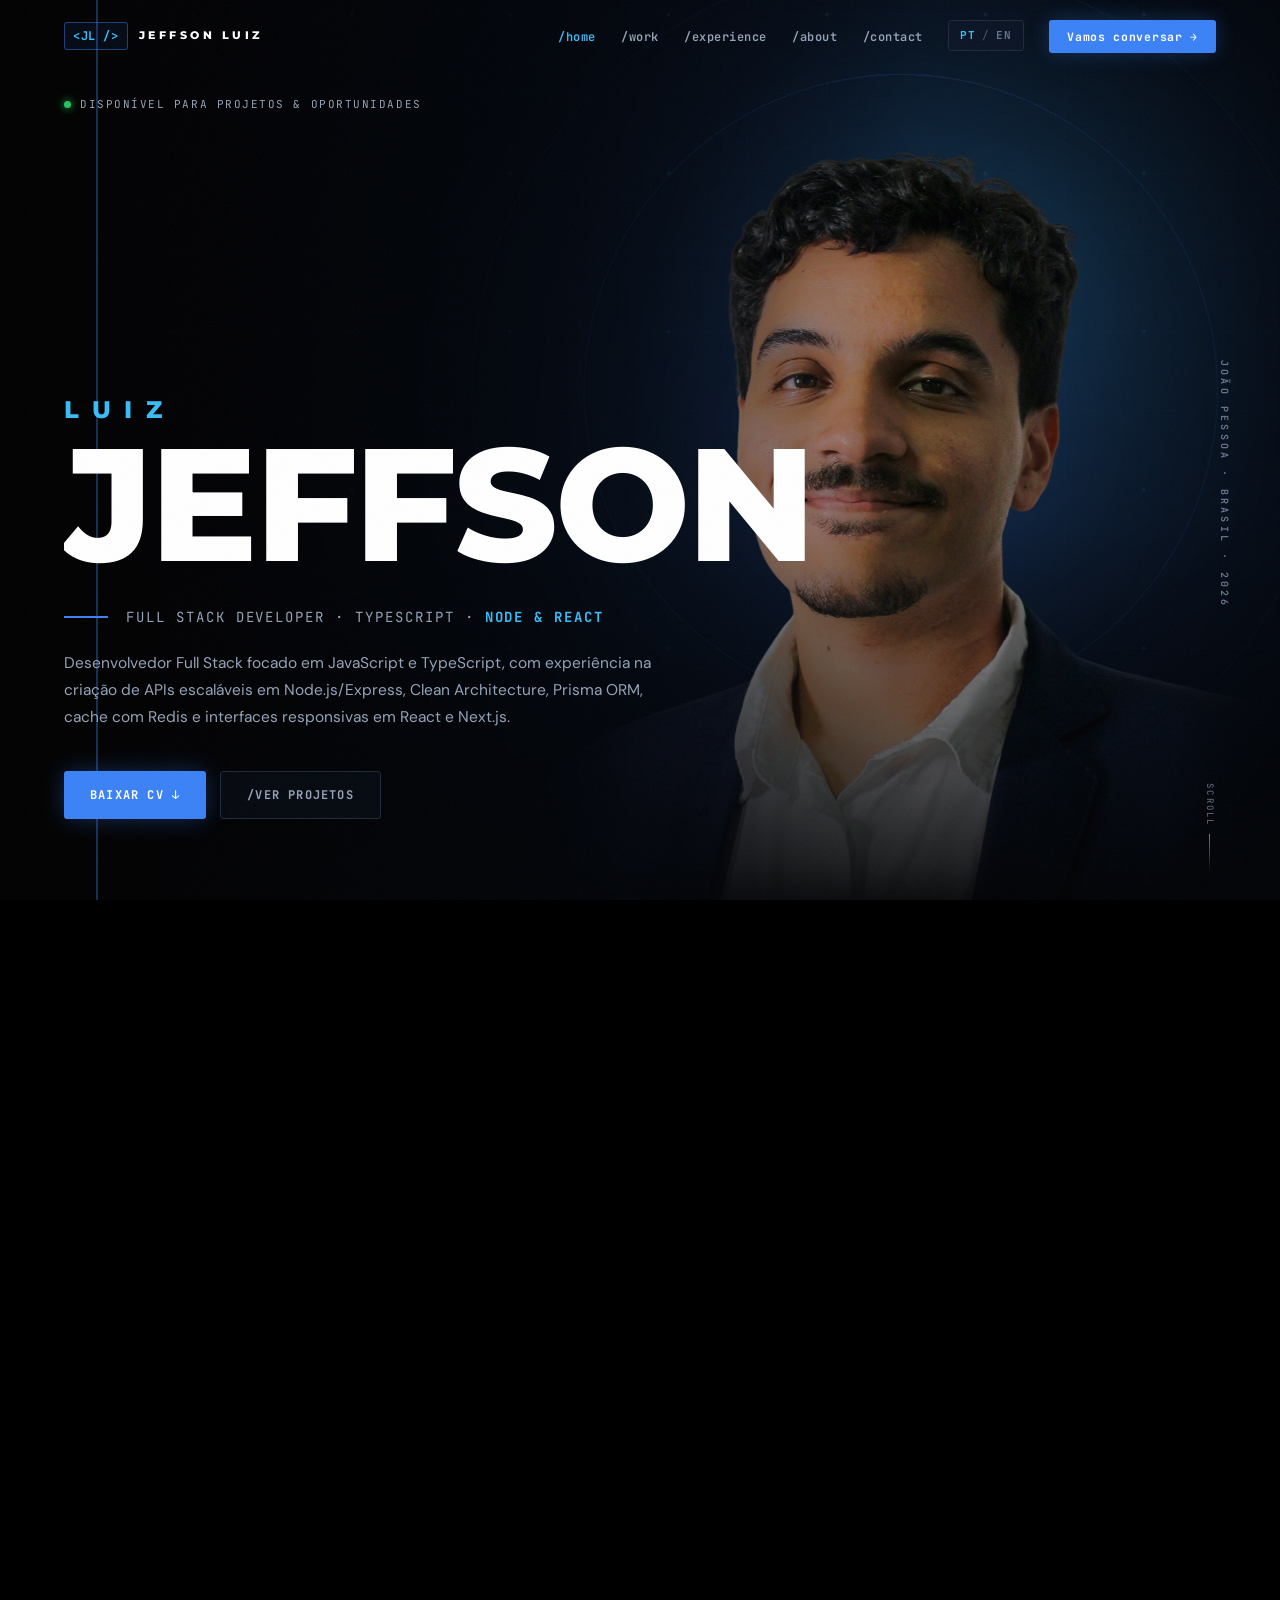
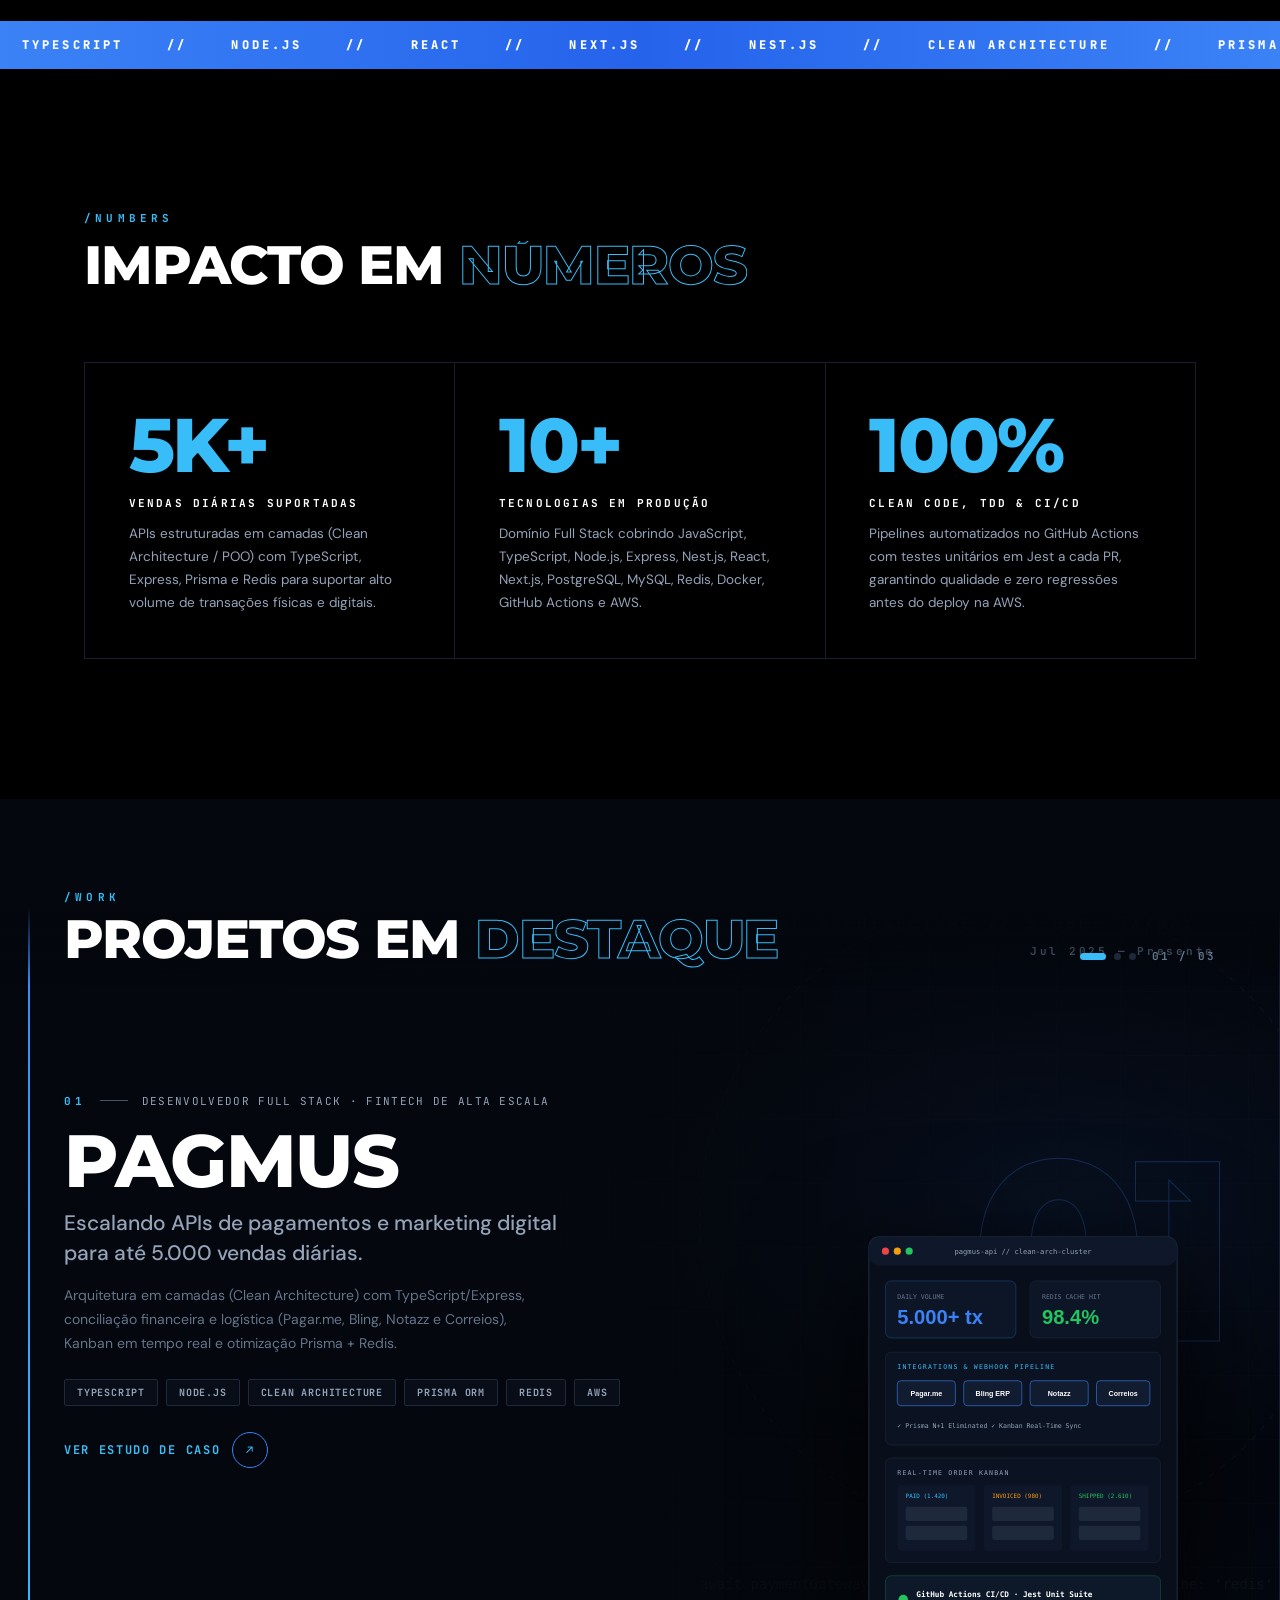
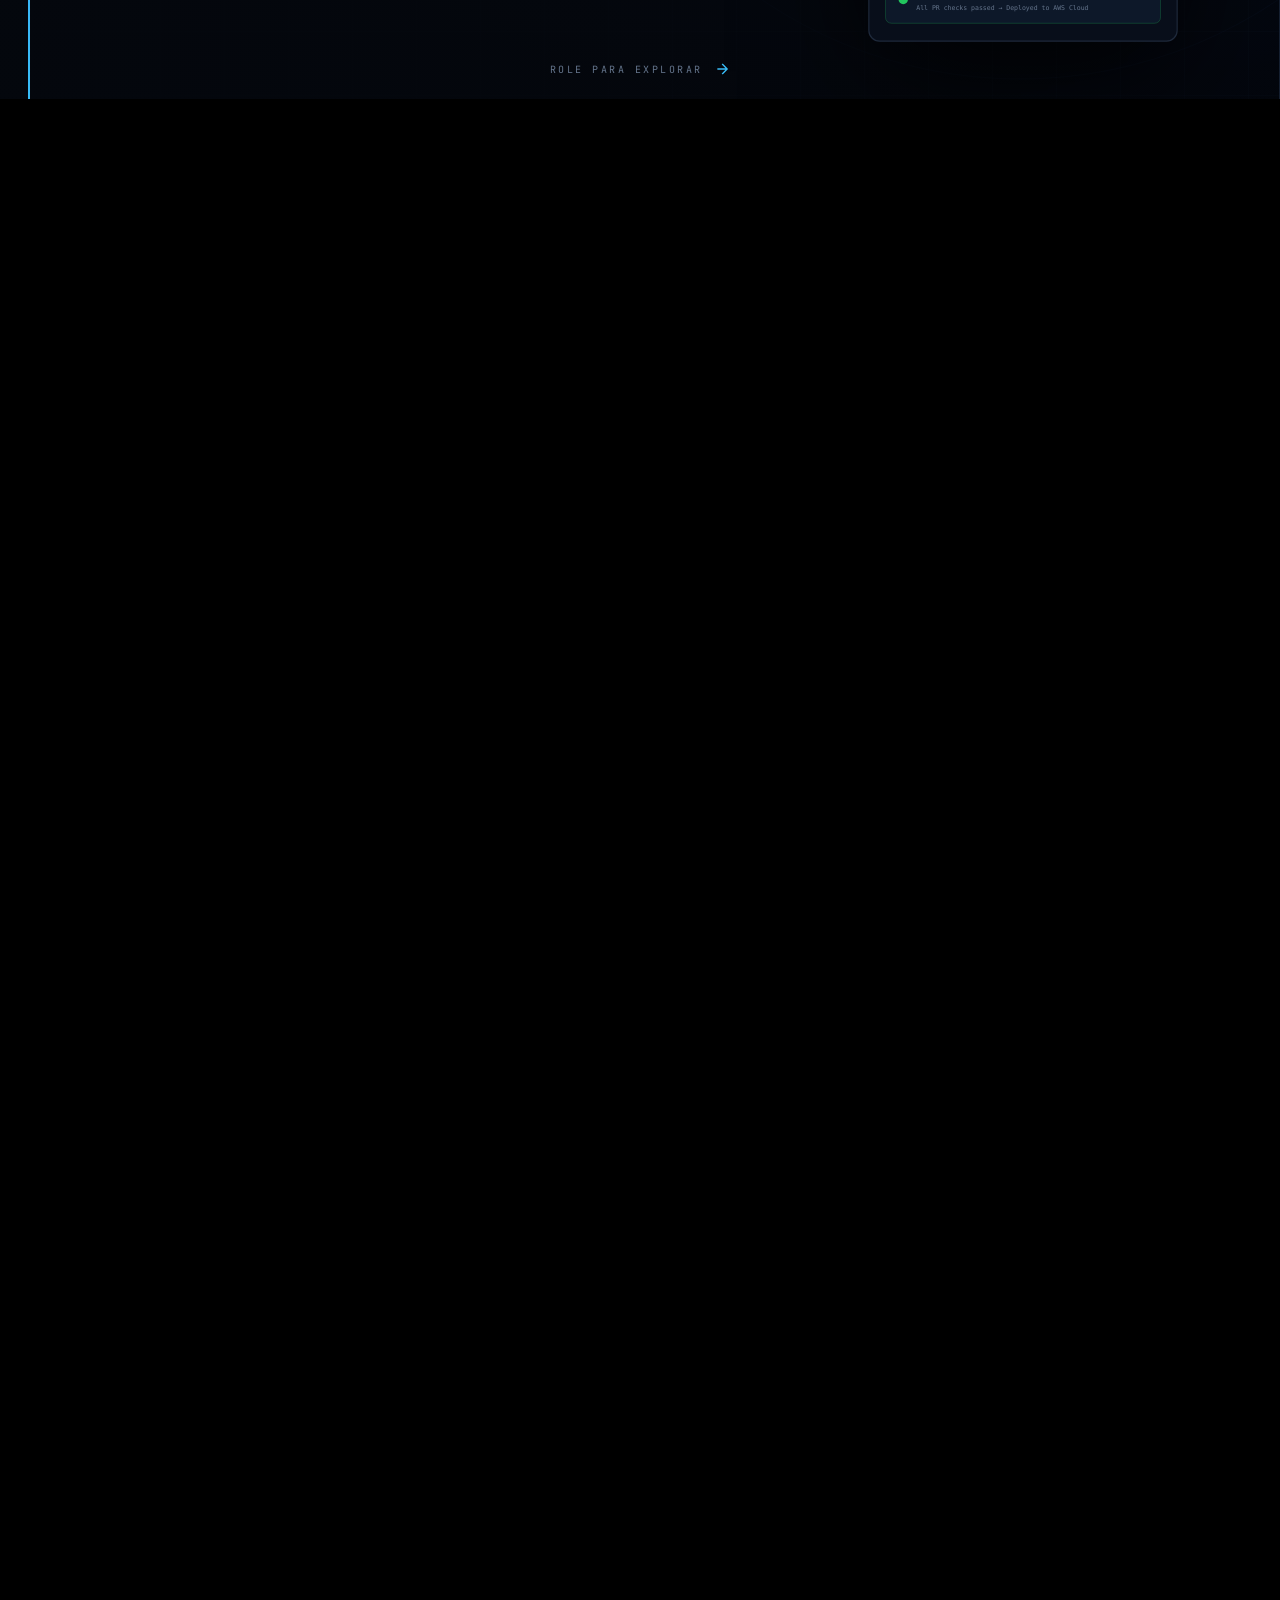
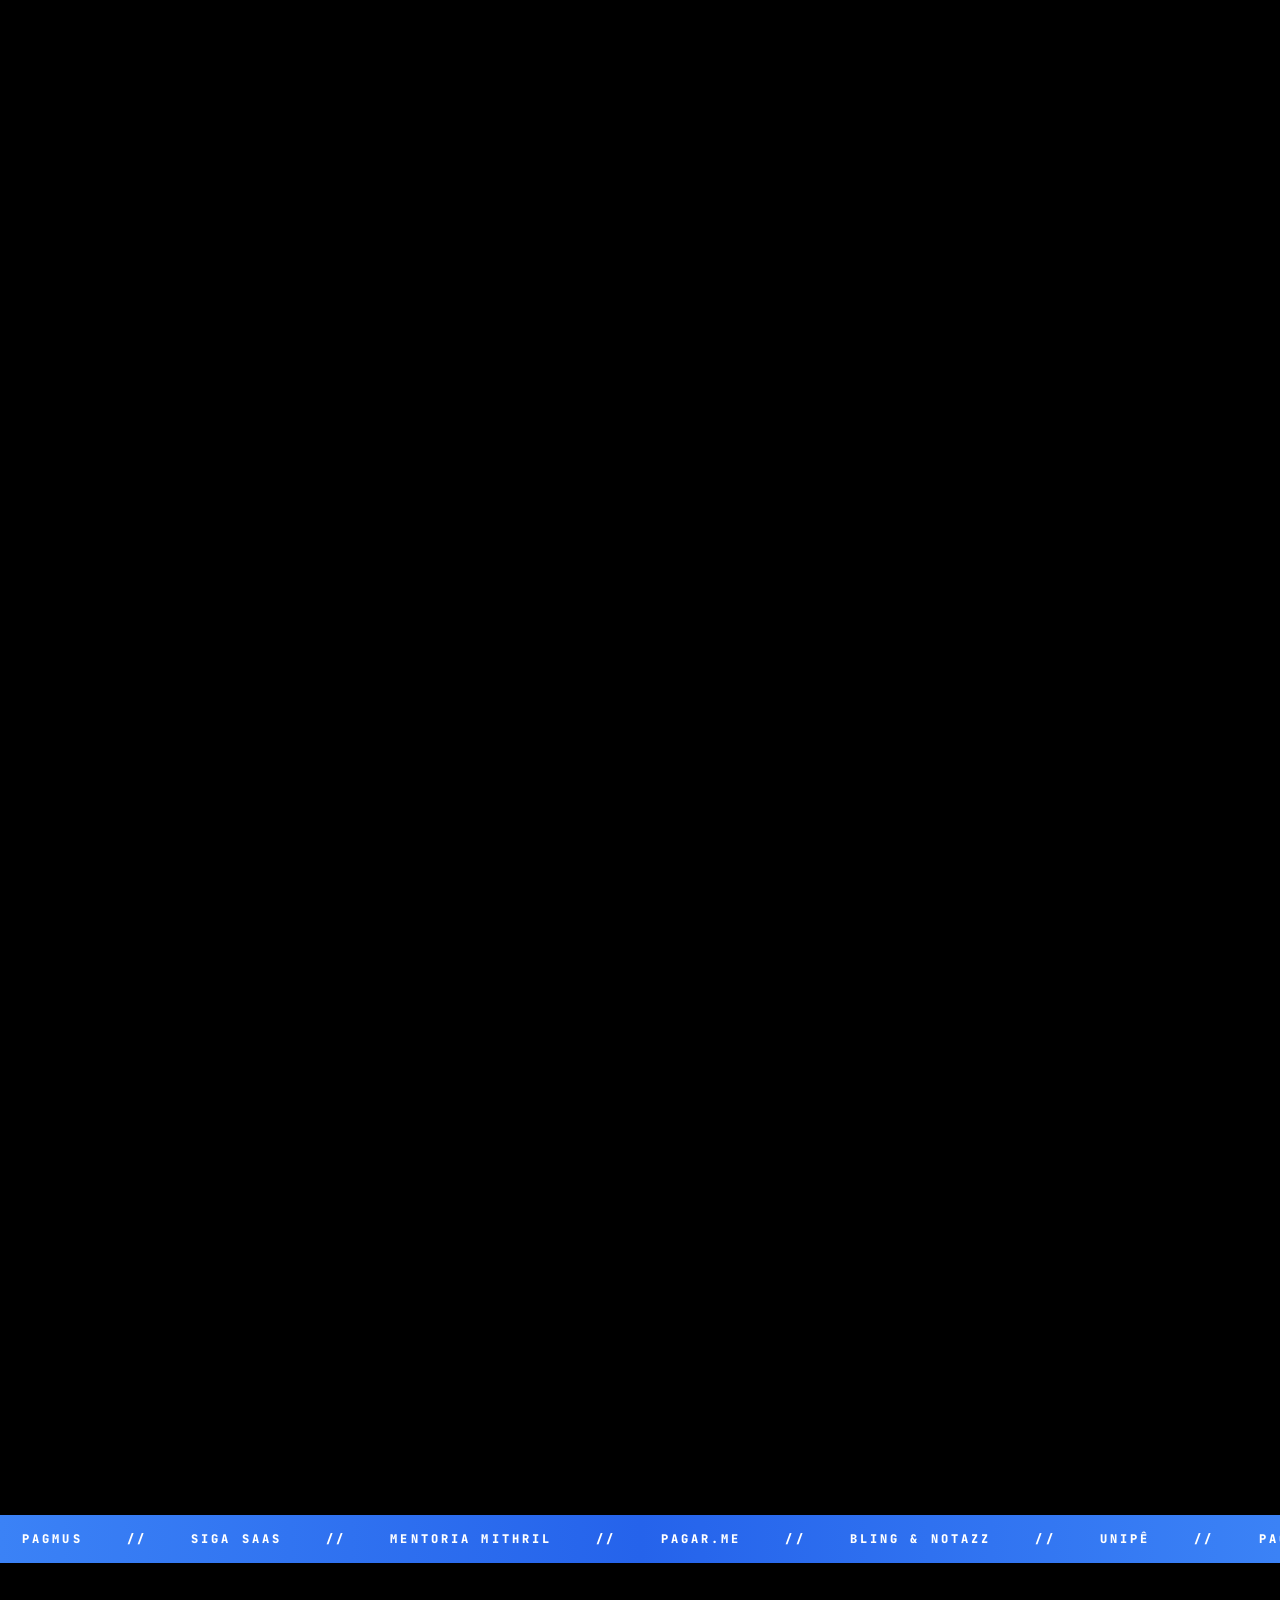
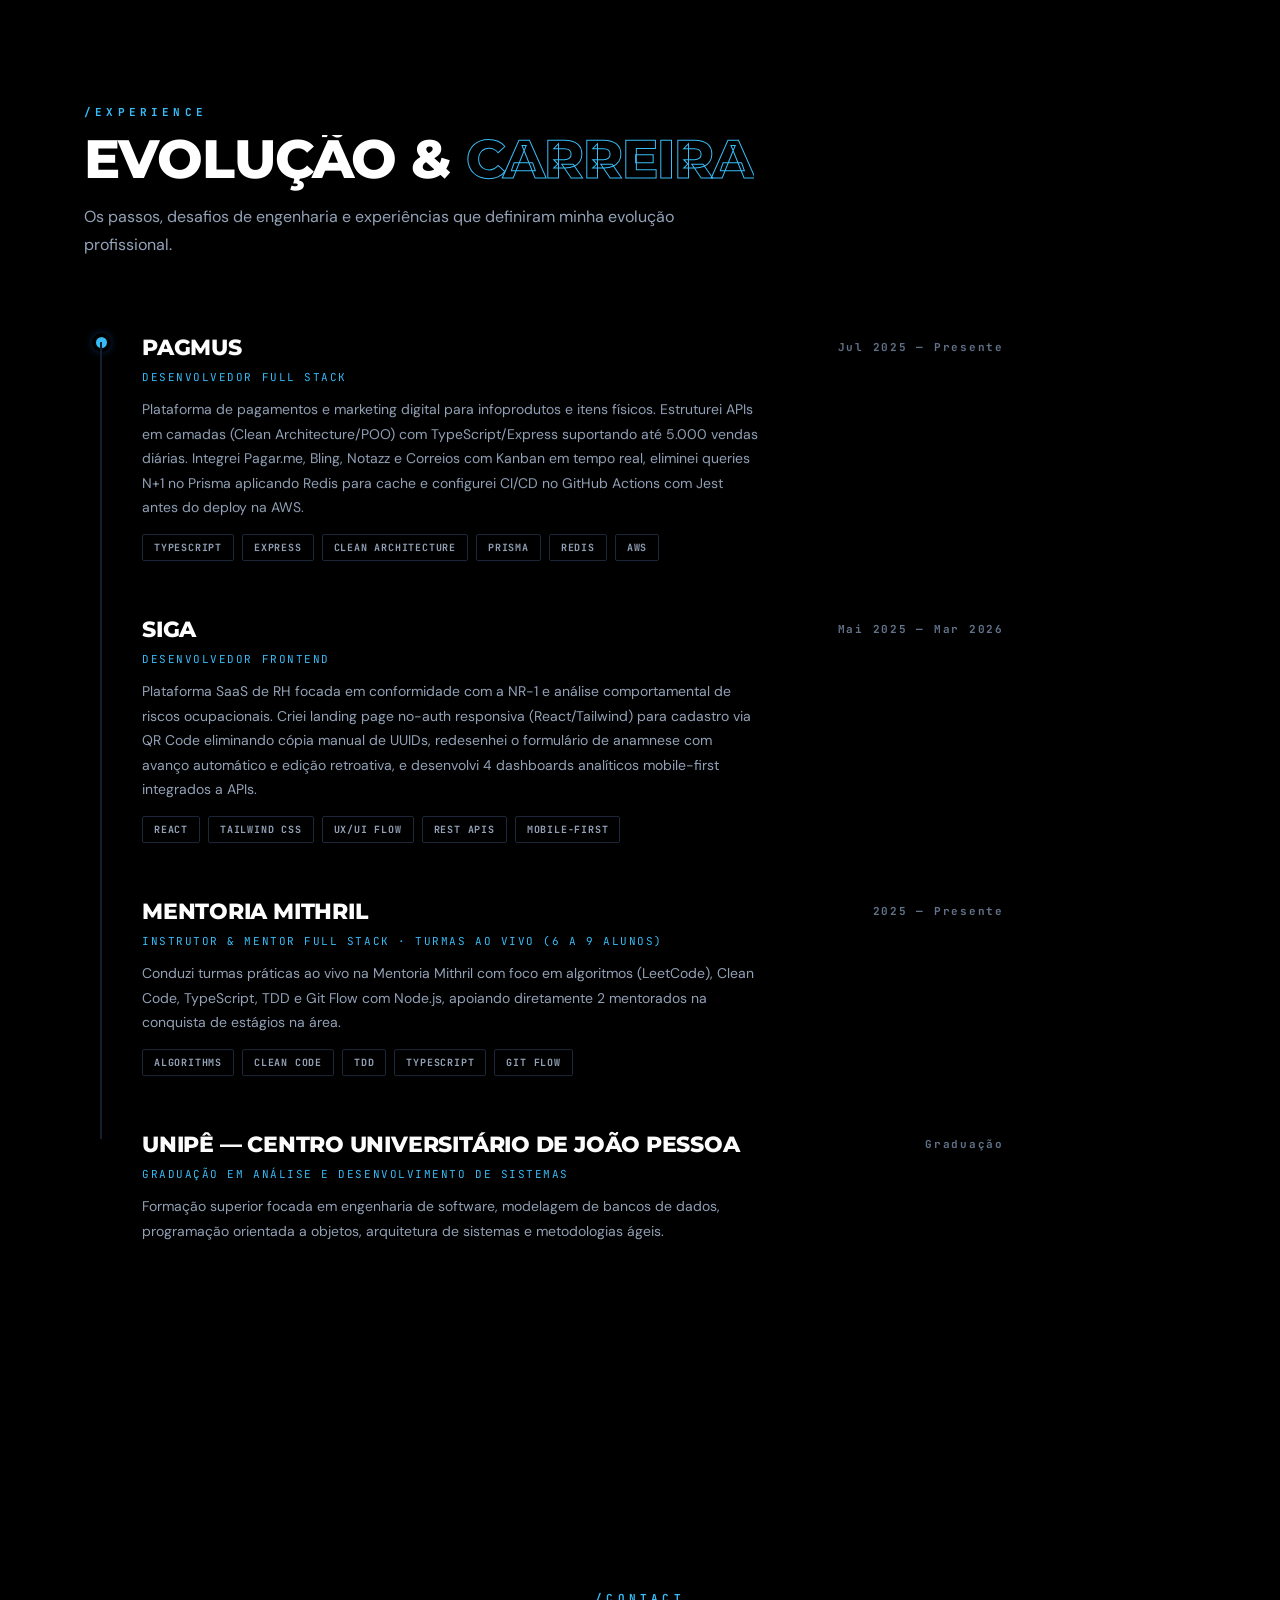
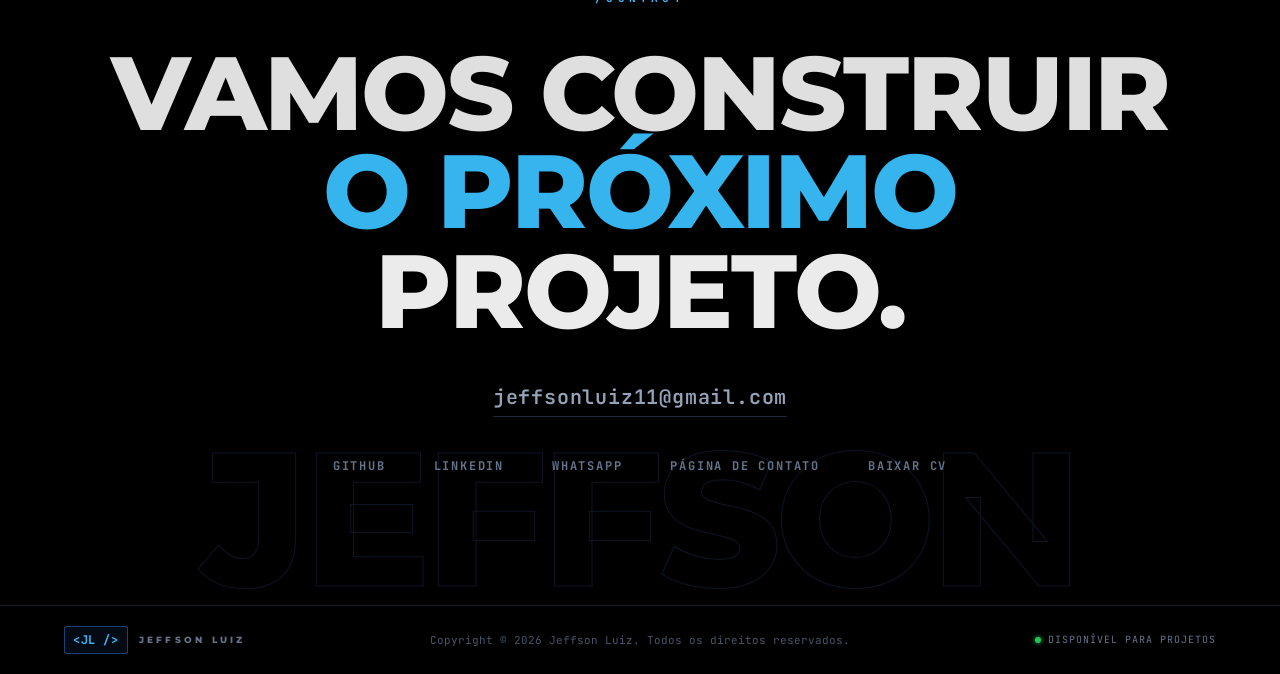
==== commit b1bdbf75: "refactor: add site favicons and update mentorship naming across pages" ====
--- a/index.html
+++ b/index.html
@@ -7,6 +7,12 @@
   <title>Jeffson Luiz — Desenvolvedor Full Stack | TypeScript, Node.js &amp; React</title>
   <meta name="description"
     content="Jeffson Luiz — Desenvolvedor Full Stack focado em JavaScript e TypeScript, APIs escaláveis em Node.js/Express/Nest.js, Clean Architecture, React e Next.js.">
+  <link rel="icon" type="image/x-icon" href="favicon_pack/favicon.ico">
+  <link rel="icon" type="image/png" sizes="48x48" href="favicon_pack/favicon-48x48.png">
+  <link rel="icon" type="image/png" sizes="32x32" href="favicon_pack/favicon-32x32.png">
+  <link rel="icon" type="image/png" sizes="16x16" href="favicon_pack/favicon-16x16.png">
+  <link rel="apple-touch-icon" sizes="180x180" href="favicon_pack/apple-touch-icon.png">
+  <link rel="manifest" href="favicon_pack/site.webmanifest">
   <link rel="preconnect" href="https://fonts.googleapis.com">
   <link rel="preconnect" href="https://fonts.gstatic.com" crossorigin>
   <link
@@ -68,8 +74,8 @@
       <div class="hero-place" data-hero-fade>João Pessoa · Brasil · 2026</div>
 
       <div class="hero-inner">
-        <span class="mask"><span class="hero-kicker" style="display:block;">Jeffson</span></span>
-        <span class="mask"><span class="hero-name" style="display:block;">Luiz</span></span>
+        <span class="mask"><span class="hero-kicker" style="display:block;">Luiz</span></span>
+        <span class="mask"><span class="hero-name" style="display:block;">Jeffson</span></span>
 
         <div class="hero-tag">
           <i class="bar"></i>
@@ -235,13 +241,13 @@
               <span class="cat" data-en="Full Stack Instructor &amp; Mentor · Technical Leadership">Instrutor &amp;
                 Mentor Full Stack · Liderança Técnica</span>
             </div>
-            <h3 class="hcard-name" data-en="Tech Mentorship">Mentoria Tech</h3>
+            <h3 class="hcard-name" data-en="Mithril Mentorship">Mentoria Mithril</h3>
             <p class="hcard-tagline"
               data-en="Live training in Algorithms (LeetCode), Clean Code, TDD and Git Flow with Node.js.">Treinamento
               prático ao vivo em Algoritmos (LeetCode), Clean Code, TDD e Git Flow com Node.js.</p>
             <p class="hcard-desc"
-              data-en="Led live cohorts of 6 to 9 developers focusing on software engineering fundamentals, TypeScript, automated testing and real-world workflows — directly helping 2 mentees land internships.">
-              Condução de turmas ao vivo (6 a 9 alunos) focadas em engenharia de software, TypeScript, testes
+              data-en="At Mithril Mentorship, I led live cohorts of 6 to 9 developers focusing on software engineering fundamentals, TypeScript, automated testing and real-world workflows — directly helping 2 mentees land internships.">
+              Na Mentoria Mithril, conduzi turmas ao vivo (6 a 9 alunos) focadas em engenharia de software, TypeScript, testes
               automatizados e fluxo real de equipe — apoiando diretamente 2 mentorados na conquista de estágios.</p>
             <div class="hcard-tags">
               <span>LeetCode</span><span>Clean Code</span><span>TypeScript</span>
@@ -249,7 +255,7 @@
             </div>
             <span class="hcard-go" data-en="Read case <i>↗</i>">Ver estudo de caso <i>↗</i></span>
           </div>
-          <div class="hcard-year">2025 — 2026</div>
+          <div class="hcard-year" data-en="2025 — Present">2025 — Presente</div>
         </a>
 
       </div>
@@ -268,106 +274,84 @@
   <div class="marquee" aria-hidden="true">
     <div class="marquee-track">
       <span>Pagmus</span><span>//</span><span>SIGA SaaS</span><span>//</span>
-      <span>Pagar.me</span><span>//</span><span>Bling &amp; Notazz</span><span>//</span>
-      <span>UNIPÊ</span><span>//</span><span>João Pessoa · PB</span><span>//</span>
+      <span>Mentoria Mithril</span><span>//</span><span>Pagar.me</span><span>//</span>
+      <span>Bling &amp; Notazz</span><span>//</span><span>UNIPÊ</span><span>//</span>
       <span>Pagmus</span><span>//</span><span>SIGA SaaS</span><span>//</span>
-      <span>Pagar.me</span><span>//</span><span>Bling &amp; Notazz</span><span>//</span>
-      <span>UNIPÊ</span><span>//</span><span>João Pessoa · PB</span><span>//</span>
+      <span>Mentoria Mithril</span><span>//</span><span>Pagar.me</span><span>//</span>
+      <span>Bling &amp; Notazz</span><span>//</span><span>UNIPÊ</span><span>//</span>
     </div>
   </div>
 
-  <!-- ============ EXPERIENCE (sticky stack) ============ -->
-  <section class="stack-wrap" id="experience">
-    <div class="stack-stage">
-      <div class="stack-head">
-        <div>
-          <span class="eyebrow">/experience</span>
-          <h2 class="h-display h-lg" data-en="Work <span class=&quot;outline&quot;>history</span>">Trajetória <span
-              class="outline">profissional</span></h2>
-        </div>
-        <p class="lede" style="max-width:38ch; font-size:13px;"
-          data-en="Building high-availability backends, responsive SaaS interfaces and mentoring developers.">
-          Construindo backends de alta disponibilidade, interfaces SaaS responsivas e formando desenvolvedores.
+  <!-- ============ EXPERIENCE (CAREER MILESTONES TIMELINE) ============ -->
+  <section class="section" id="experience">
+    <div class="container">
+      <div class="section-head">
+        <span class="eyebrow">/experience</span>
+        <h2 class="h-display h-lg" data-split data-en="Career <span class=&quot;outline&quot;>milestones</span>">Evolução &amp; <span class="outline">carreira</span></h2>
+        <p class="lede fade-up" data-en="The critical steps, engineering challenges and roles that defined my trajectory.">
+          Os passos, desafios de engenharia e experiências que definiram minha evolução profissional.
         </p>
       </div>
 
-      <div class="stack-area">
-
-        <article class="stack-item on">
-          <div class="stack-card">
-            <div class="stack-num">01</div>
-            <div>
-              <div class="stack-title">
-                <h3>Pagmus</h3>
-                <span class="role" data-en="Full Stack Developer">Desenvolvedor Full Stack</span>
-              </div>
-              <p class="stack-desc"
-                data-en="Digital marketing and payment platform intermediating infoproducts and physical goods. Architected layered APIs (Clean Architecture/OOP) in TypeScript/Express supporting up to 5,000 daily sales. Integrated Pagar.me, Bling, Notazz and Correios with real-time Kanban tracking, eliminated Prisma N+1 queries with Redis caching, and configured GitHub Actions CI/CD with Jest before AWS deployment.">
-                Plataforma de pagamentos e marketing digital para infoprodutos e itens físicos. Estruturei APIs em
-                camadas (Clean Architecture/POO) com TypeScript/Express suportando até 5.000 vendas diárias. Integrei
-                Pagar.me, Bling, Notazz e Correios com Kanban em tempo real, eliminei queries N+1 no Prisma aplicando
-                Redis para cache e configurei CI/CD no GitHub Actions com Jest antes do deploy na AWS.</p>
-              <div class="stack-tags">
-                <span>TypeScript</span><span>Express</span><span>Clean
-                  Architecture</span><span>Prisma</span><span>Redis</span><span>AWS</span>
-              </div>
-            </div>
-            <div class="stack-side">
-              <span class="stack-year" data-en="Jul 2025 — Present">Jul 2025 — Presente</span>
-            </div>
-          </div>
-        </article>
-
-        <article class="stack-item">
-          <div class="stack-card">
-            <div class="stack-num">02</div>
-            <div>
-              <div class="stack-title">
-                <h3>SIGA</h3>
-                <span class="role" data-en="Frontend Developer">Desenvolvedor Frontend</span>
-              </div>
-              <p class="stack-desc"
-                data-en="HR SaaS platform focused on NR-1 compliance and behavioral occupational risk analysis. Created a responsive no-auth landing page (React/Tailwind) for QR Code onboarding with direct app store links, redesigned the anamnesis form with auto-advance and retroactive editing, and developed 4 mobile-first analytical HR dashboards.">
-                Plataforma SaaS de RH focada em conformidade com a NR-1 e análise comportamental de riscos ocupacionais.
-                Criei landing page no-auth responsiva (React/Tailwind) para cadastro via QR Code eliminando cópia manual
-                de UUIDs, redesenhei o formulário de anamnese com avanço automático e edição retroativa, e desenvolvi 4
-                dashboards analíticos mobile-first integrados a APIs.</p>
-              <div class="stack-tags">
-                <span>React</span><span>Tailwind CSS</span><span>UX/UI Flow</span><span>REST
-                  APIs</span><span>Mobile-First</span>
-              </div>
-            </div>
-            <div class="stack-side">
-              <span class="stack-year" data-en="May 2025 — Mar 2026">Mai 2025 — Mar 2026</span>
-            </div>
-          </div>
-        </article>
-
-        <article class="stack-item">
-          <div class="stack-card">
-            <div class="stack-num">03</div>
-            <div>
-              <div class="stack-title">
-                <h3 data-en="Instructor &amp; Mentor">Instrutor &amp; Mentor</h3>
-                <span class="role" data-en="Full Stack Training · Live Cohorts">Treinamento Full Stack · Turmas ao
-                  Vivo</span>
-              </div>
-              <p class="stack-desc"
-                data-en="Led practical live cohorts (6 to 9 students) focused on algorithmic problem solving (LeetCode), Clean Code, TypeScript, TDD with Jest and Git Flow using Node.js — directly supporting 2 mentees in securing software engineering internships.">
-                Conduzi turmas práticas ao vivo (6 a 9 alunos) com foco em algoritmos (LeetCode), Clean Code,
-                TypeScript, TDD e Git Flow com Node.js, apoiando diretamente 2 mentorados na conquista de estágios na
-                área.</p>
-              <div class="stack-tags">
-                <span>Algorithms</span><span>Clean Code</span><span>TDD</span><span>TypeScript</span><span>Git
-                  Flow</span>
-              </div>
-            </div>
-            <div class="stack-side">
-              <span class="stack-year">2025 — 2026</span>
-            </div>
-          </div>
-        </article>
-
+      <div class="timeline" id="timeline-list">
+        <div class="timeline-item fade-up">
+          <div class="timeline-dot-col"><div class="timeline-dot"></div></div>
+          <div>
+            <div class="timeline-role">Pagmus</div>
+            <div class="timeline-company" data-en="Full Stack Developer">Desenvolvedor Full Stack</div>
+            <p class="timeline-desc" data-en="Digital marketing and payment platform intermediating infoproducts and physical goods. Architected layered APIs (Clean Architecture/OOP) in TypeScript/Express supporting up to 5,000 daily sales. Integrated Pagar.me, Bling, Notazz and Correios with real-time Kanban tracking, eliminated Prisma N+1 queries with Redis caching, and configured GitHub Actions CI/CD with Jest before AWS deployment.">
+              Plataforma de pagamentos e marketing digital para infoprodutos e itens físicos. Estruturei APIs em camadas (Clean Architecture/POO) com TypeScript/Express suportando até 5.000 vendas diárias. Integrei Pagar.me, Bling, Notazz e Correios com Kanban em tempo real, eliminei queries N+1 no Prisma aplicando Redis para cache e configurei CI/CD no GitHub Actions com Jest antes do deploy na AWS.
+            </p>
+            <div class="stack-tags" style="margin-top:14px;">
+              <span>TypeScript</span><span>Express</span><span>Clean Architecture</span><span>Prisma</span><span>Redis</span><span>AWS</span>
+            </div>
+          </div>
+          <div class="timeline-date" data-en="Jul 2025 — Present">Jul 2025 — Presente</div>
+        </div>
+
+        <div class="timeline-item fade-up">
+          <div class="timeline-dot-col"><div class="timeline-dot"></div></div>
+          <div>
+            <div class="timeline-role">SIGA</div>
+            <div class="timeline-company" data-en="Frontend Developer">Desenvolvedor Frontend</div>
+            <p class="timeline-desc" data-en="HR SaaS platform focused on NR-1 compliance and behavioral occupational risk analysis. Created a responsive no-auth landing page (React/Tailwind) for QR Code onboarding with direct app store links, redesigned the anamnesis form with auto-advance and retroactive editing, and developed 4 mobile-first analytical HR dashboards.">
+              Plataforma SaaS de RH focada em conformidade com a NR-1 e análise comportamental de riscos ocupacionais. Criei landing page no-auth responsiva (React/Tailwind) para cadastro via QR Code eliminando cópia manual de UUIDs, redesenhei o formulário de anamnese com avanço automático e edição retroativa, e desenvolvi 4 dashboards analíticos mobile-first integrados a APIs.
+            </p>
+            <div class="stack-tags" style="margin-top:14px;">
+              <span>React</span><span>Tailwind CSS</span><span>UX/UI Flow</span><span>REST APIs</span><span>Mobile-First</span>
+            </div>
+          </div>
+          <div class="timeline-date" data-en="May 2025 — Mar 2026">Mai 2025 — Mar 2026</div>
+        </div>
+
+        <div class="timeline-item fade-up">
+          <div class="timeline-dot-col"><div class="timeline-dot"></div></div>
+          <div>
+            <div class="timeline-role" data-en="Mithril Mentorship">Mentoria Mithril</div>
+            <div class="timeline-company" data-en="Full Stack Instructor &amp; Mentor · Live Cohorts (6–9 Students)">Instrutor &amp; Mentor Full Stack · Turmas ao Vivo (6 a 9 Alunos)</div>
+            <p class="timeline-desc" data-en="Led practical live cohorts at Mithril Mentorship focused on algorithmic problem solving (LeetCode), Clean Code, TypeScript, TDD with Jest and Git Flow using Node.js — directly supporting 2 mentees in securing software engineering internships.">
+              Conduzi turmas práticas ao vivo na Mentoria Mithril com foco em algoritmos (LeetCode), Clean Code, TypeScript, TDD e Git Flow com Node.js, apoiando diretamente 2 mentorados na conquista de estágios na área.
+            </p>
+            <div class="stack-tags" style="margin-top:14px;">
+              <span>Algorithms</span><span>Clean Code</span><span>TDD</span><span>TypeScript</span><span>Git Flow</span>
+            </div>
+          </div>
+          <div class="timeline-date" data-en="2025 — Present">2025 — Presente</div>
+        </div>
+
+        <div class="timeline-item fade-up">
+          <div class="timeline-dot-col"><div class="timeline-dot"></div></div>
+          <div>
+            <div class="timeline-role">UNIPÊ — Centro Universitário de João Pessoa</div>
+            <div class="timeline-company" data-en="B.Tech in Systems Analysis and Development">Graduação em Análise e Desenvolvimento de Sistemas</div>
+            <p class="timeline-desc" data-en="Higher education focused on software engineering, database modeling, object-oriented programming, systems architecture and agile methodologies.">
+              Formação superior focada em engenharia de software, modelagem de bancos de dados, programação orientada a objetos, arquitetura de sistemas e metodologias ágeis.
+            </p>
+          </div>
+          <div class="timeline-date" data-en="Higher Education">Graduação</div>
+        </div>
+
+        <div class="timeline-progress"><div class="timeline-progress-fill"></div></div>
       </div>
     </div>
   </section>
--- a/css/style.css
+++ b/css/style.css
@@ -793,6 +793,10 @@
   width:11px; height:11px; border-radius:50%;
   background:var(--acc-glow); transform:scale(0); position:relative; z-index:2;
   box-shadow:0 0 0 4px var(--ink), 0 0 12px var(--acc);
+  transition:transform .35s cubic-bezier(.34,1.56,.64,1), background .25s ease;
+}
+.timeline-dot.is-reached{
+  transform:scale(1) !important;
 }
 .timeline-role{
   font-family:var(--display); font-weight:800;
@@ -811,9 +815,15 @@
   white-space:nowrap; padding-top:8px;
 }
 .timeline-progress{
-  position:absolute; width:1px; background:var(--line); z-index:1;
-}
-.timeline-progress-fill{ width:100%; height:0; background:var(--acc); opacity:.65; }
+  position:absolute; width:2px; background:var(--line); z-index:1;
+  transform:translateX(-50%);
+}
+.timeline-progress-fill{
+  width:100%; height:0;
+  background:linear-gradient(to bottom, var(--acc), var(--acc-glow));
+  box-shadow:0 0 10px rgba(56,189,248,.55);
+  opacity:.95;
+}
 
 /* ---------- Contact ---------- */
 .contact-grid{
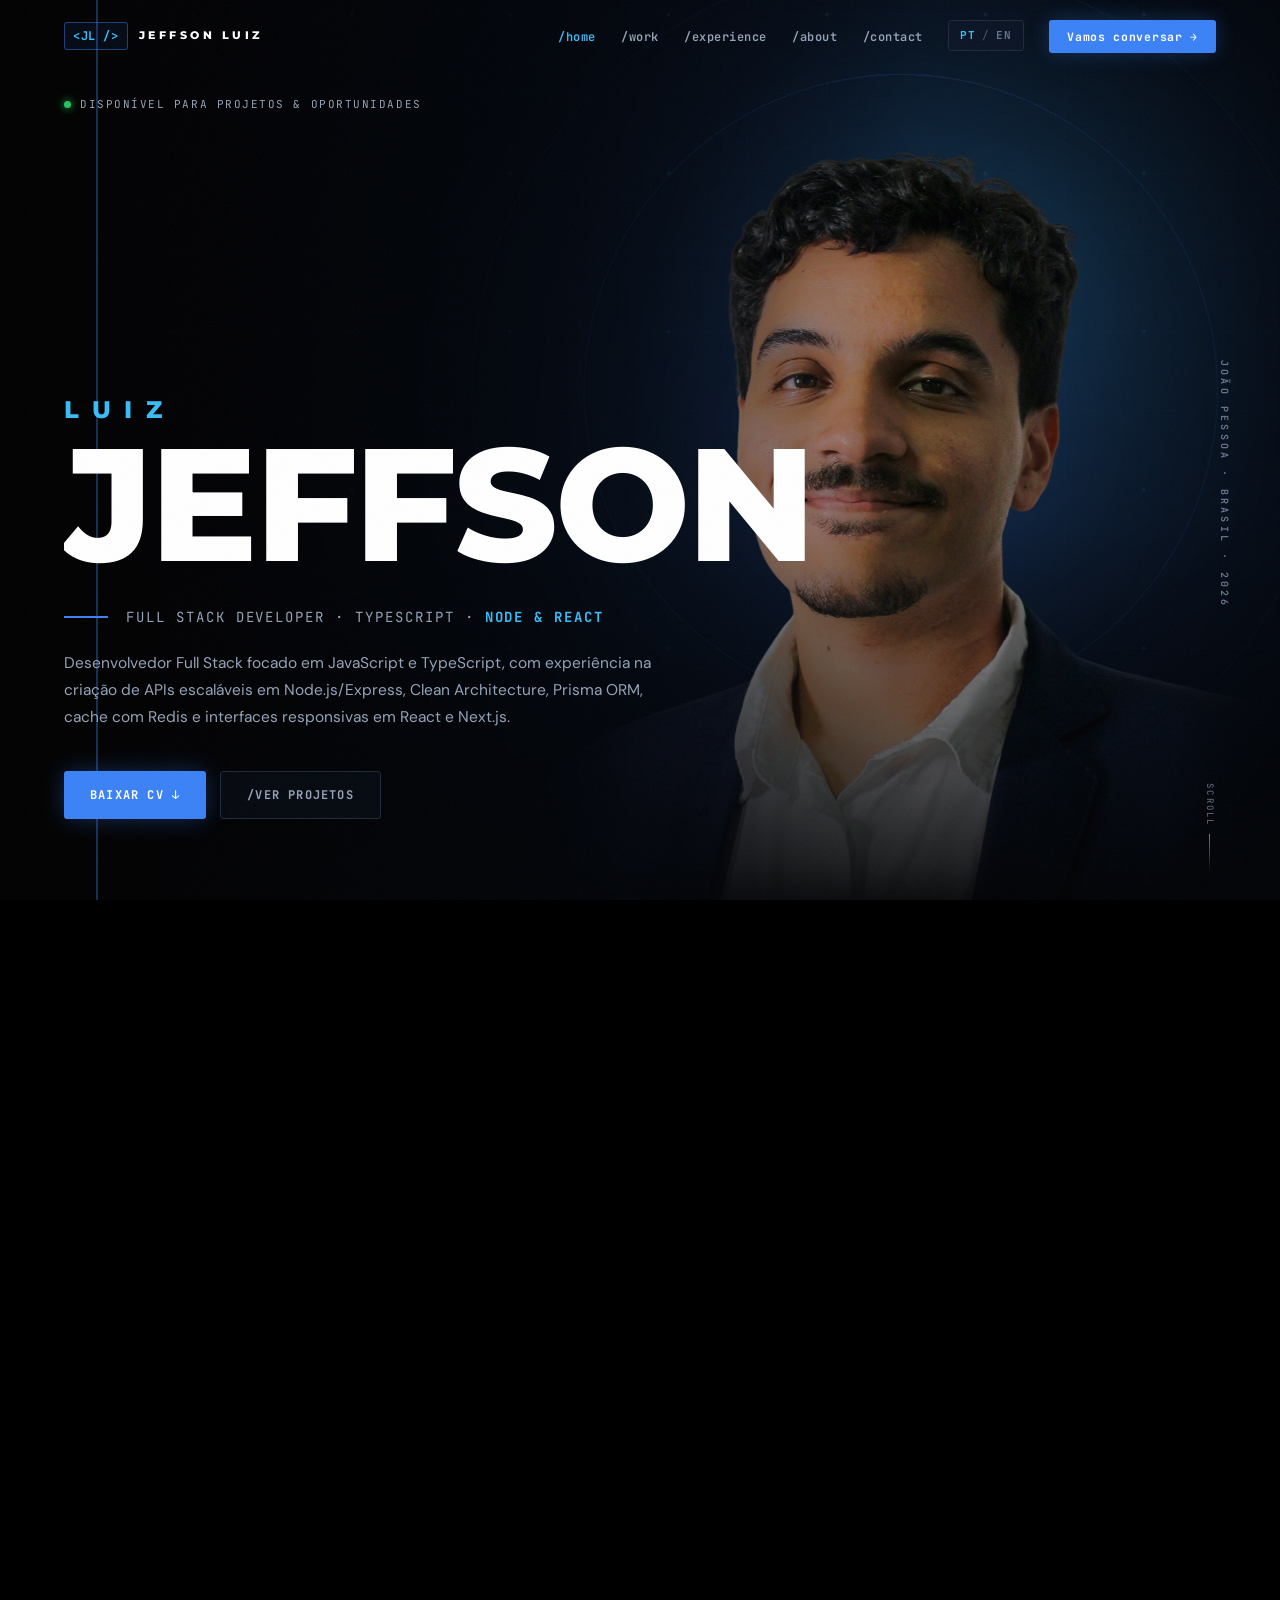
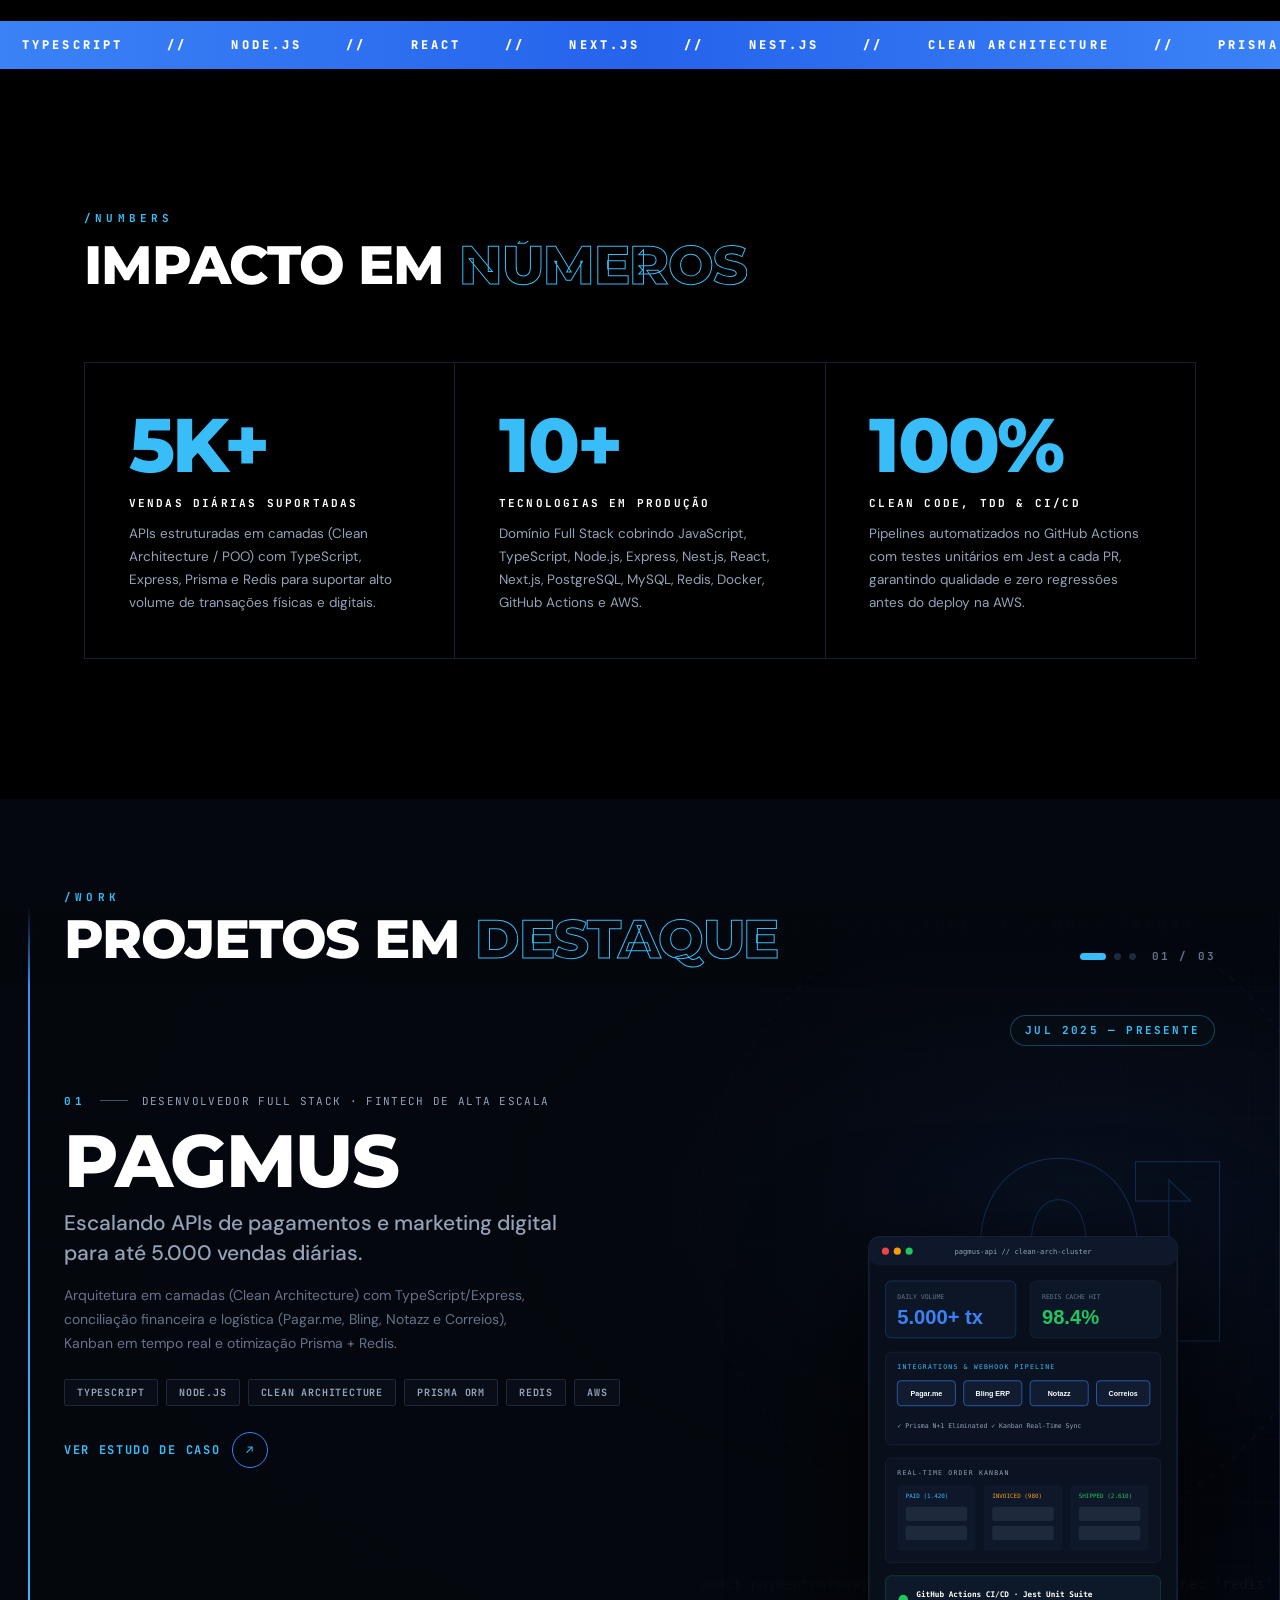
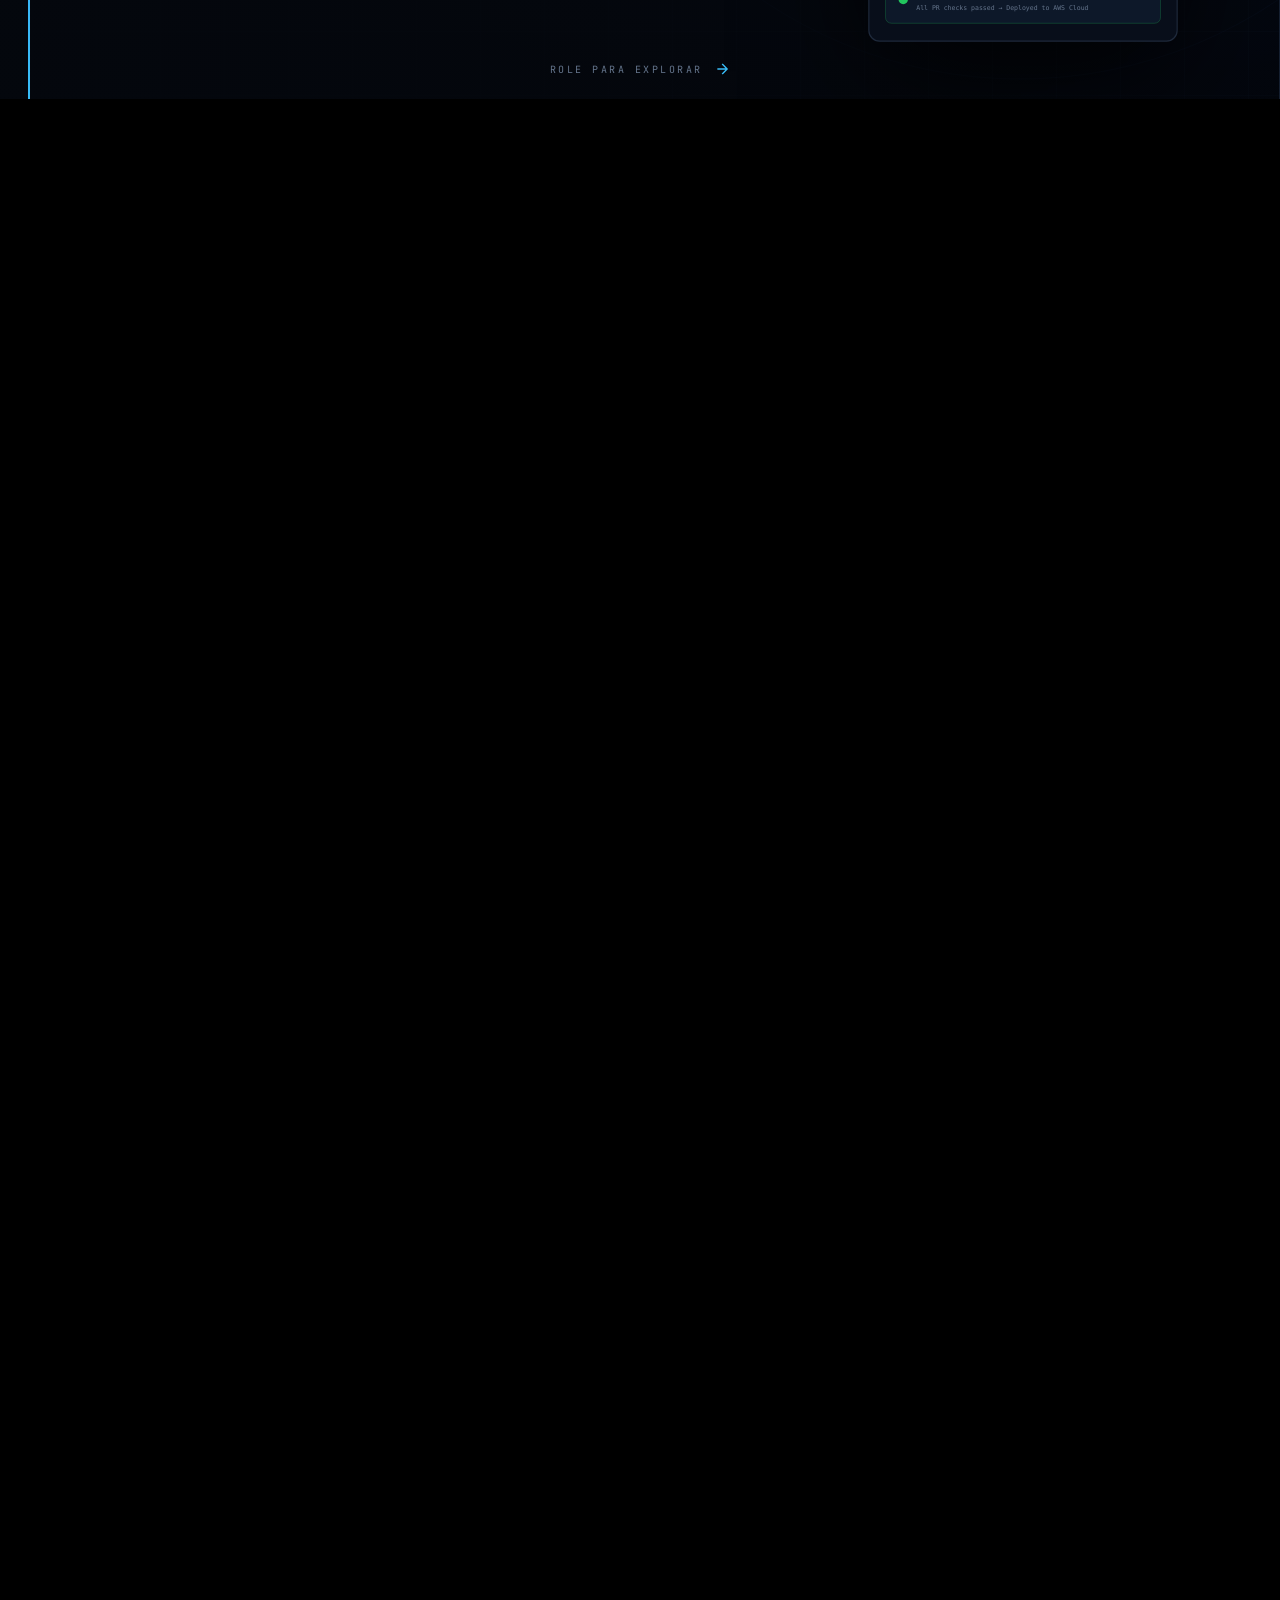
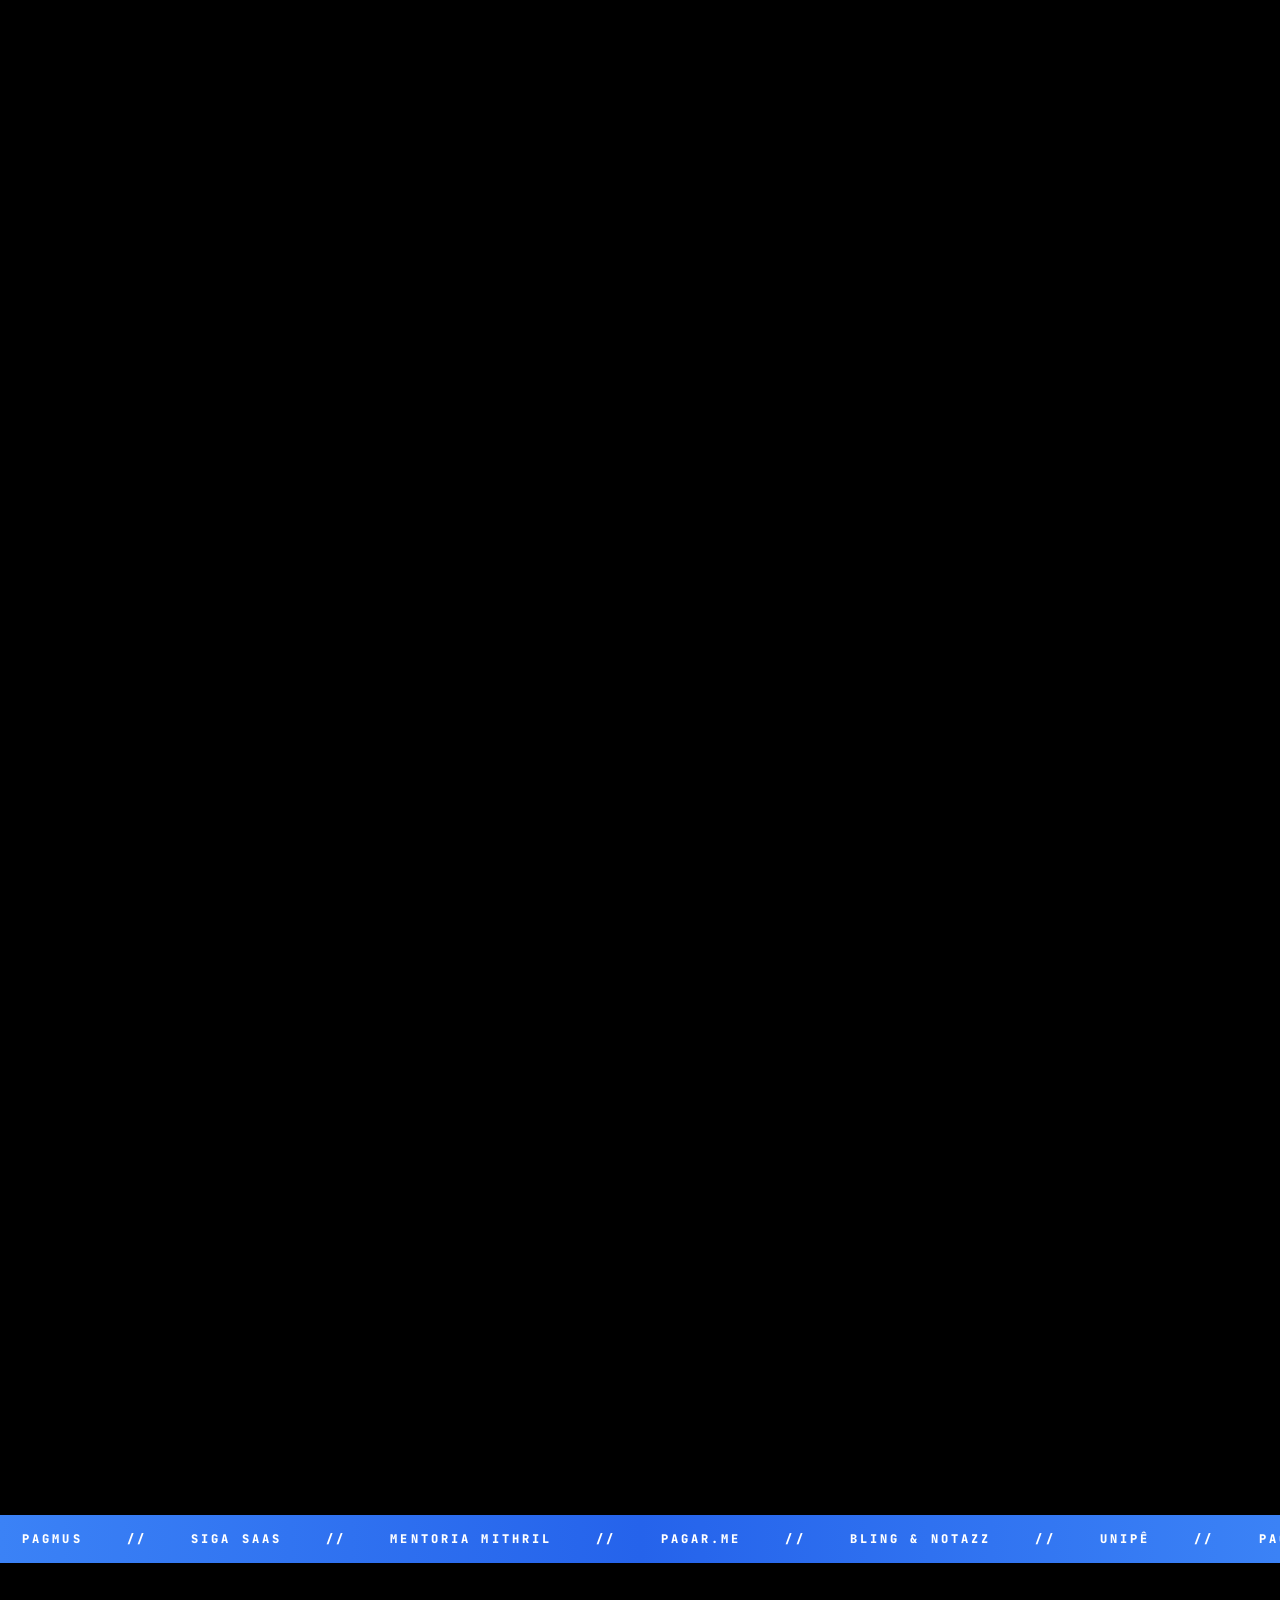
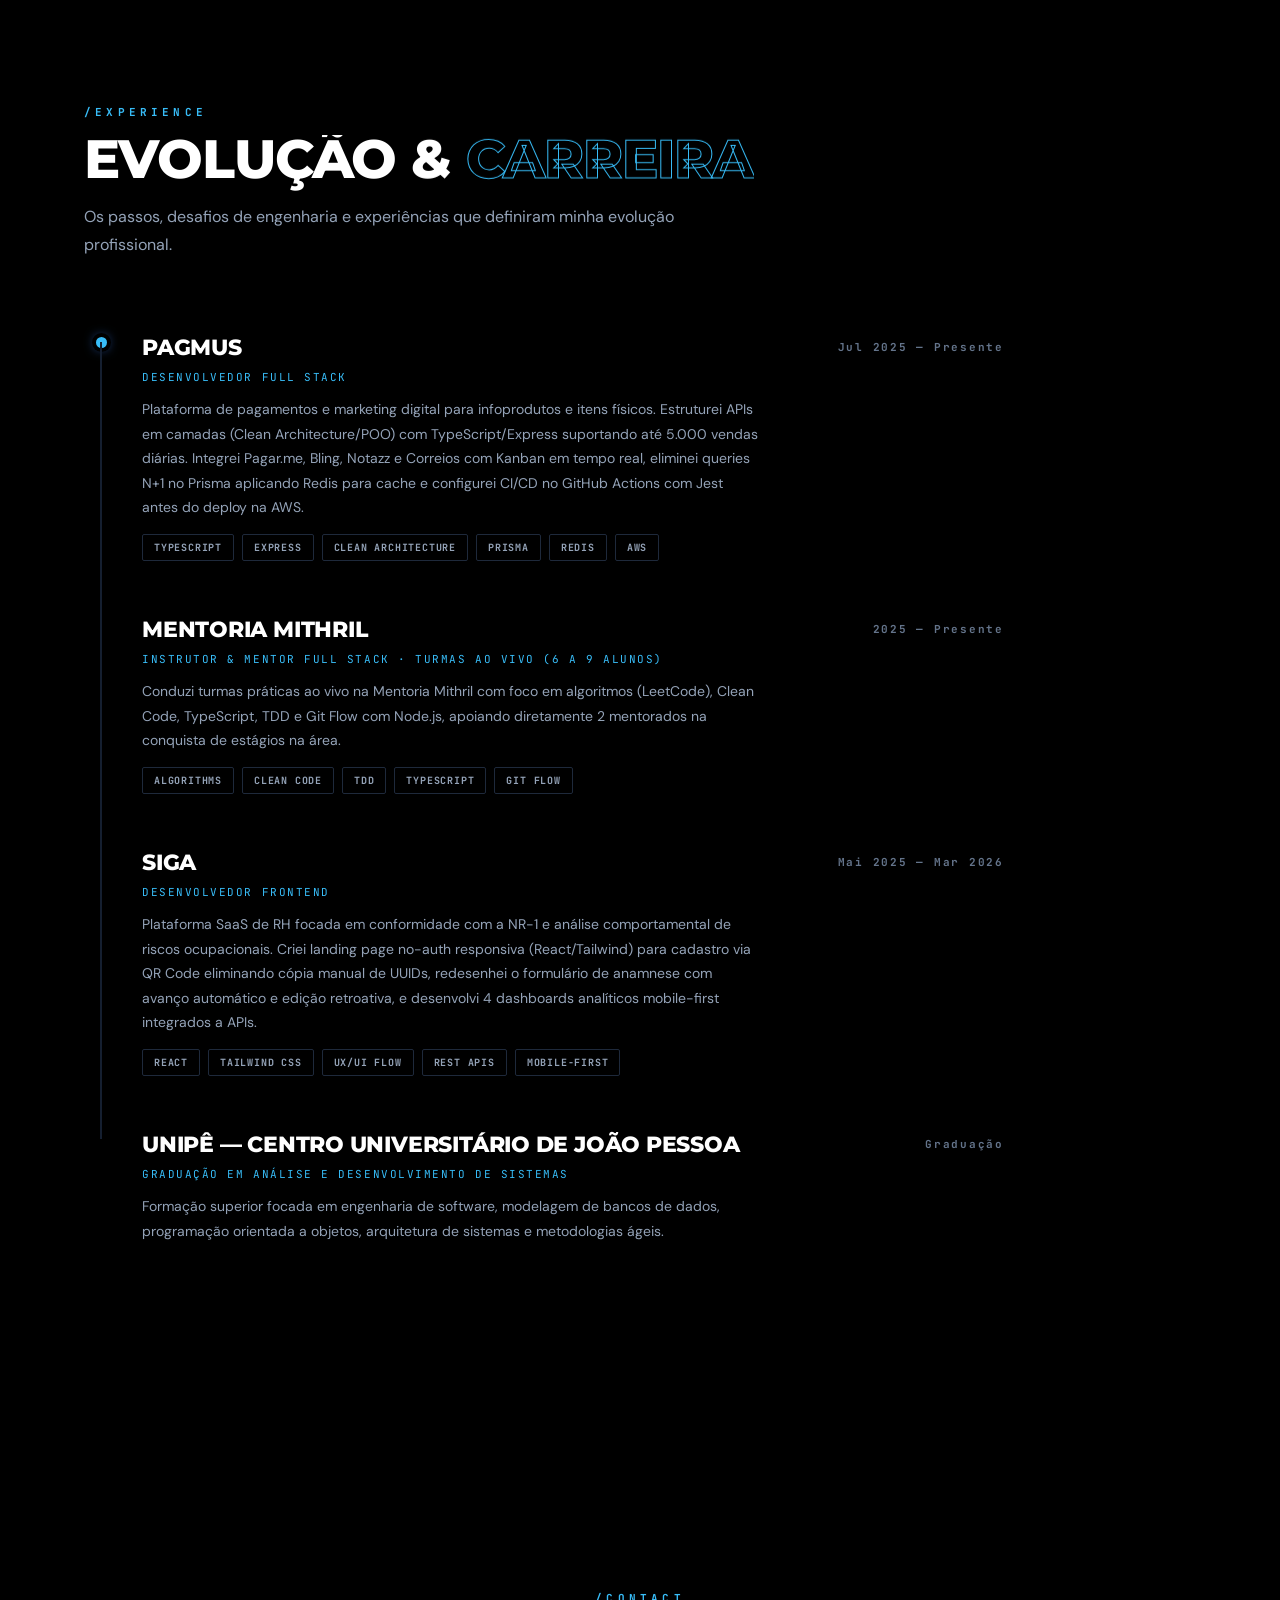
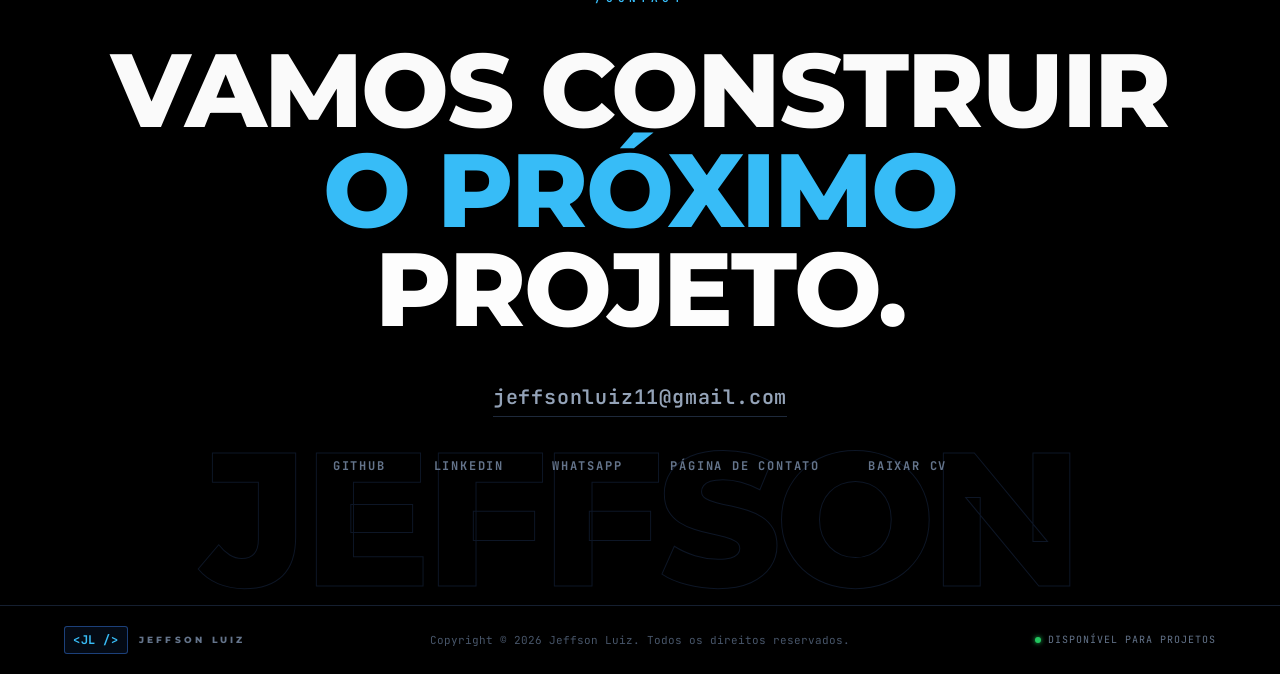
==== commit fdf57deb: "refactor: update asset cache-busting versions and reorder timeline items" ====
--- a/index.html
+++ b/index.html
@@ -7,11 +7,11 @@
   <title>Jeffson Luiz — Desenvolvedor Full Stack | TypeScript, Node.js &amp; React</title>
   <meta name="description"
     content="Jeffson Luiz — Desenvolvedor Full Stack focado em JavaScript e TypeScript, APIs escaláveis em Node.js/Express/Nest.js, Clean Architecture, React e Next.js.">
-  <link rel="icon" type="image/x-icon" href="favicon_pack/favicon.ico">
-  <link rel="icon" type="image/png" sizes="48x48" href="favicon_pack/favicon-48x48.png">
-  <link rel="icon" type="image/png" sizes="32x32" href="favicon_pack/favicon-32x32.png">
-  <link rel="icon" type="image/png" sizes="16x16" href="favicon_pack/favicon-16x16.png">
-  <link rel="apple-touch-icon" sizes="180x180" href="favicon_pack/apple-touch-icon.png">
+  <link rel="icon" type="image/png" sizes="48x48" href="favicon_pack/favicon-48x48.png?v=2">
+  <link rel="icon" type="image/png" sizes="32x32" href="favicon_pack/favicon-32x32.png?v=2">
+  <link rel="icon" type="image/png" sizes="16x16" href="favicon_pack/favicon-16x16.png?v=2">
+  <link rel="icon" type="image/x-icon" href="favicon_pack/favicon.ico?v=2">
+  <link rel="apple-touch-icon" sizes="180x180" href="favicon_pack/apple-touch-icon.png?v=2">
   <link rel="manifest" href="favicon_pack/site.webmanifest">
   <link rel="preconnect" href="https://fonts.googleapis.com">
   <link rel="preconnect" href="https://fonts.gstatic.com" crossorigin>
@@ -125,7 +125,8 @@
       <div class="section-head">
         <span class="eyebrow">/numbers</span>
         <h2 class="h-display h-lg" data-split data-en="By the <span class=&quot;outline&quot;>numbers</span>">Impacto em
-          <span class="outline">números</span></h2>
+          <span class="outline">números</span>
+        </h2>
       </div>
 
       <div class="stats-grid">
@@ -247,7 +248,8 @@
               prático ao vivo em Algoritmos (LeetCode), Clean Code, TDD e Git Flow com Node.js.</p>
             <p class="hcard-desc"
               data-en="At Mithril Mentorship, I led live cohorts of 6 to 9 developers focusing on software engineering fundamentals, TypeScript, automated testing and real-world workflows — directly helping 2 mentees land internships.">
-              Na Mentoria Mithril, conduzi turmas ao vivo (6 a 9 alunos) focadas em engenharia de software, TypeScript, testes
+              Na Mentoria Mithril, conduzi turmas ao vivo (6 a 9 alunos) focadas em engenharia de software, TypeScript,
+              testes
               automatizados e fluxo real de equipe — apoiando diretamente 2 mentorados na conquista de estágios.</p>
             <div class="hcard-tags">
               <span>LeetCode</span><span>Clean Code</span><span>TypeScript</span>
@@ -287,71 +289,100 @@
     <div class="container">
       <div class="section-head">
         <span class="eyebrow">/experience</span>
-        <h2 class="h-display h-lg" data-split data-en="Career <span class=&quot;outline&quot;>milestones</span>">Evolução &amp; <span class="outline">carreira</span></h2>
-        <p class="lede fade-up" data-en="The critical steps, engineering challenges and roles that defined my trajectory.">
+        <h2 class="h-display h-lg" data-split data-en="Career <span class=&quot;outline&quot;>milestones</span>">
+          Evolução &amp; <span class="outline">carreira</span></h2>
+        <p class="lede fade-up"
+          data-en="The critical steps, engineering challenges and roles that defined my trajectory.">
           Os passos, desafios de engenharia e experiências que definiram minha evolução profissional.
         </p>
       </div>
 
       <div class="timeline" id="timeline-list">
         <div class="timeline-item fade-up">
-          <div class="timeline-dot-col"><div class="timeline-dot"></div></div>
+          <div class="timeline-dot-col">
+            <div class="timeline-dot"></div>
+          </div>
           <div>
             <div class="timeline-role">Pagmus</div>
             <div class="timeline-company" data-en="Full Stack Developer">Desenvolvedor Full Stack</div>
-            <p class="timeline-desc" data-en="Digital marketing and payment platform intermediating infoproducts and physical goods. Architected layered APIs (Clean Architecture/OOP) in TypeScript/Express supporting up to 5,000 daily sales. Integrated Pagar.me, Bling, Notazz and Correios with real-time Kanban tracking, eliminated Prisma N+1 queries with Redis caching, and configured GitHub Actions CI/CD with Jest before AWS deployment.">
-              Plataforma de pagamentos e marketing digital para infoprodutos e itens físicos. Estruturei APIs em camadas (Clean Architecture/POO) com TypeScript/Express suportando até 5.000 vendas diárias. Integrei Pagar.me, Bling, Notazz e Correios com Kanban em tempo real, eliminei queries N+1 no Prisma aplicando Redis para cache e configurei CI/CD no GitHub Actions com Jest antes do deploy na AWS.
+            <p class="timeline-desc"
+              data-en="Digital marketing and payment platform intermediating infoproducts and physical goods. Architected layered APIs (Clean Architecture/OOP) in TypeScript/Express supporting up to 5,000 daily sales. Integrated Pagar.me, Bling, Notazz and Correios with real-time Kanban tracking, eliminated Prisma N+1 queries with Redis caching, and configured GitHub Actions CI/CD with Jest before AWS deployment.">
+              Plataforma de pagamentos e marketing digital para infoprodutos e itens físicos. Estruturei APIs em camadas
+              (Clean Architecture/POO) com TypeScript/Express suportando até 5.000 vendas diárias. Integrei Pagar.me,
+              Bling, Notazz e Correios com Kanban em tempo real, eliminei queries N+1 no Prisma aplicando Redis para
+              cache e configurei CI/CD no GitHub Actions com Jest antes do deploy na AWS.
             </p>
             <div class="stack-tags" style="margin-top:14px;">
-              <span>TypeScript</span><span>Express</span><span>Clean Architecture</span><span>Prisma</span><span>Redis</span><span>AWS</span>
+              <span>TypeScript</span><span>Express</span><span>Clean
+                Architecture</span><span>Prisma</span><span>Redis</span><span>AWS</span>
             </div>
           </div>
           <div class="timeline-date" data-en="Jul 2025 — Present">Jul 2025 — Presente</div>
         </div>
 
         <div class="timeline-item fade-up">
-          <div class="timeline-dot-col"><div class="timeline-dot"></div></div>
+          <div class="timeline-dot-col">
+            <div class="timeline-dot"></div>
+          </div>
+          <div>
+            <div class="timeline-role" data-en="Mithril Mentorship">Mentoria Mithril</div>
+            <div class="timeline-company" data-en="Full Stack Instructor &amp; Mentor · Live Cohorts (6–9 Students)">
+              Instrutor &amp; Mentor Full Stack · Turmas ao Vivo (6 a 9 Alunos)</div>
+            <p class="timeline-desc"
+              data-en="Led practical live cohorts at Mithril Mentorship focused on algorithmic problem solving (LeetCode), Clean Code, TypeScript, TDD with Jest and Git Flow using Node.js — directly supporting 2 mentees in securing software engineering internships.">
+              Conduzi turmas práticas ao vivo na Mentoria Mithril com foco em algoritmos (LeetCode), Clean Code,
+              TypeScript, TDD e Git Flow com Node.js, apoiando diretamente 2 mentorados na conquista de estágios na
+              área.
+            </p>
+            <div class="stack-tags" style="margin-top:14px;">
+              <span>Algorithms</span><span>Clean Code</span><span>TDD</span><span>TypeScript</span><span>Git Flow</span>
+            </div>
+          </div>
+          <div class="timeline-date" data-en="2025 — Present">2025 — Presente</div>
+        </div>
+
+        <div class="timeline-item fade-up">
+          <div class="timeline-dot-col">
+            <div class="timeline-dot"></div>
+          </div>
           <div>
             <div class="timeline-role">SIGA</div>
             <div class="timeline-company" data-en="Frontend Developer">Desenvolvedor Frontend</div>
-            <p class="timeline-desc" data-en="HR SaaS platform focused on NR-1 compliance and behavioral occupational risk analysis. Created a responsive no-auth landing page (React/Tailwind) for QR Code onboarding with direct app store links, redesigned the anamnesis form with auto-advance and retroactive editing, and developed 4 mobile-first analytical HR dashboards.">
-              Plataforma SaaS de RH focada em conformidade com a NR-1 e análise comportamental de riscos ocupacionais. Criei landing page no-auth responsiva (React/Tailwind) para cadastro via QR Code eliminando cópia manual de UUIDs, redesenhei o formulário de anamnese com avanço automático e edição retroativa, e desenvolvi 4 dashboards analíticos mobile-first integrados a APIs.
+            <p class="timeline-desc"
+              data-en="HR SaaS platform focused on NR-1 compliance and behavioral occupational risk analysis. Created a responsive no-auth landing page (React/Tailwind) for QR Code onboarding with direct app store links, redesigned the anamnesis form with auto-advance and retroactive editing, and developed 4 mobile-first analytical HR dashboards.">
+              Plataforma SaaS de RH focada em conformidade com a NR-1 e análise comportamental de riscos ocupacionais.
+              Criei landing page no-auth responsiva (React/Tailwind) para cadastro via QR Code eliminando cópia manual
+              de UUIDs, redesenhei o formulário de anamnese com avanço automático e edição retroativa, e desenvolvi 4
+              dashboards analíticos mobile-first integrados a APIs.
             </p>
             <div class="stack-tags" style="margin-top:14px;">
-              <span>React</span><span>Tailwind CSS</span><span>UX/UI Flow</span><span>REST APIs</span><span>Mobile-First</span>
+              <span>React</span><span>Tailwind CSS</span><span>UX/UI Flow</span><span>REST
+                APIs</span><span>Mobile-First</span>
             </div>
           </div>
           <div class="timeline-date" data-en="May 2025 — Mar 2026">Mai 2025 — Mar 2026</div>
         </div>
 
         <div class="timeline-item fade-up">
-          <div class="timeline-dot-col"><div class="timeline-dot"></div></div>
-          <div>
-            <div class="timeline-role" data-en="Mithril Mentorship">Mentoria Mithril</div>
-            <div class="timeline-company" data-en="Full Stack Instructor &amp; Mentor · Live Cohorts (6–9 Students)">Instrutor &amp; Mentor Full Stack · Turmas ao Vivo (6 a 9 Alunos)</div>
-            <p class="timeline-desc" data-en="Led practical live cohorts at Mithril Mentorship focused on algorithmic problem solving (LeetCode), Clean Code, TypeScript, TDD with Jest and Git Flow using Node.js — directly supporting 2 mentees in securing software engineering internships.">
-              Conduzi turmas práticas ao vivo na Mentoria Mithril com foco em algoritmos (LeetCode), Clean Code, TypeScript, TDD e Git Flow com Node.js, apoiando diretamente 2 mentorados na conquista de estágios na área.
-            </p>
-            <div class="stack-tags" style="margin-top:14px;">
-              <span>Algorithms</span><span>Clean Code</span><span>TDD</span><span>TypeScript</span><span>Git Flow</span>
-            </div>
-          </div>
-          <div class="timeline-date" data-en="2025 — Present">2025 — Presente</div>
-        </div>
-
-        <div class="timeline-item fade-up">
-          <div class="timeline-dot-col"><div class="timeline-dot"></div></div>
+          <div class="timeline-dot-col">
+            <div class="timeline-dot"></div>
+          </div>
           <div>
             <div class="timeline-role">UNIPÊ — Centro Universitário de João Pessoa</div>
-            <div class="timeline-company" data-en="B.Tech in Systems Analysis and Development">Graduação em Análise e Desenvolvimento de Sistemas</div>
-            <p class="timeline-desc" data-en="Higher education focused on software engineering, database modeling, object-oriented programming, systems architecture and agile methodologies.">
-              Formação superior focada em engenharia de software, modelagem de bancos de dados, programação orientada a objetos, arquitetura de sistemas e metodologias ágeis.
+            <div class="timeline-company" data-en="B.Tech in Systems Analysis and Development">Graduação em Análise e
+              Desenvolvimento de Sistemas</div>
+            <p class="timeline-desc"
+              data-en="Higher education focused on software engineering, database modeling, object-oriented programming, systems architecture and agile methodologies.">
+              Formação superior focada em engenharia de software, modelagem de bancos de dados, programação orientada a
+              objetos, arquitetura de sistemas e metodologias ágeis.
             </p>
           </div>
           <div class="timeline-date" data-en="Higher Education">Graduação</div>
         </div>
 
-        <div class="timeline-progress"><div class="timeline-progress-fill"></div></div>
+        <div class="timeline-progress">
+          <div class="timeline-progress-fill"></div>
+        </div>
       </div>
     </div>
   </section>
--- a/css/style.css
+++ b/css/style.css
@@ -3,1232 +3,2573 @@
    Visual system: obsidian canvas / electric blue & cyan / Montserrat 800 + DM Sans + JetBrains Mono
    =========================================================== */
 
-:root{
-  --ink:      #000000;
-  --ink-2:    #04070d;
-  --ink-3:    #080d16;
-  --panel:    #0b111d;
-  --panel-2:  #101827;
-
-  --acc:      #3B82F6;
+:root {
+  --ink: #000000;
+  --ink-2: #04070d;
+  --ink-3: #080d16;
+  --panel: #0b111d;
+  --panel-2: #101827;
+
+  --acc: #3B82F6;
   --acc-glow: #38BDF8;
-  --acc-dim:  rgba(59,130,246,.35);
-
-  --fg:       #FFFFFF;
-  --fg-2:     #94A3B8;
-  --fg-3:     #64748B;
-  --fg-4:     #475569;
-  --fg-5:     #1E293B;
-
-  --line:     #151f30;
-  --line-2:   #0f172a;
-
-  --ok:       #22C55E;
+  --acc-dim: rgba(59, 130, 246, .35);
+
+  --fg: #FFFFFF;
+  --fg-2: #94A3B8;
+  --fg-3: #64748B;
+  --fg-4: #475569;
+  --fg-5: #1E293B;
+
+  --line: #151f30;
+  --line-2: #0f172a;
+
+  --ok: #22C55E;
 
   --display: 'Montserrat', 'Helvetica Neue', Arial, sans-serif;
-  --body:    'DM Sans', 'Helvetica Neue', Arial, sans-serif;
-  --mono:    'JetBrains Mono', monospace;
-
-  --ease: cubic-bezier(.16,1,.3,1);
+  --body: 'DM Sans', 'Helvetica Neue', Arial, sans-serif;
+  --mono: 'JetBrains Mono', monospace;
+
+  --ease: cubic-bezier(.16, 1, .3, 1);
 
   --gut: clamp(20px, 5vw, 64px);
   --nav-h: 72px;
 }
 
-*,*::before,*::after{ margin:0; padding:0; box-sizing:border-box; }
-
-html{ scroll-behavior:smooth; -webkit-text-size-adjust:100%; }
-
-body{
-  background:var(--ink);
-  color:var(--fg);
-  font-family:var(--body);
-  line-height:1.5;
-  overflow-x:hidden;
-  -webkit-font-smoothing:antialiased;
-}
-
-a{ color:inherit; text-decoration:none; }
-img{ max-width:100%; display:block; }
-button{ font:inherit; background:none; border:0; color:inherit; }
-
-::selection{ background:var(--acc); color:#fff; }
-
-:focus-visible{
-  outline:2px solid var(--acc);
-  outline-offset:3px;
-}
-
-.container{
-  width:100%;
-  max-width:1240px;
-  margin:0 auto;
-  padding:0 var(--gut);
-}
-
-.sr-only{
-  position:absolute; width:1px; height:1px; padding:0; margin:-1px;
-  overflow:hidden; clip:rect(0 0 0 0); white-space:nowrap; border:0;
+*,
+*::before,
+*::after {
+  margin: 0;
+  padding: 0;
+  box-sizing: border-box;
+}
+
+html {
+  scroll-behavior: smooth;
+  -webkit-text-size-adjust: 100%;
+}
+
+body {
+  background: var(--ink);
+  color: var(--fg);
+  font-family: var(--body);
+  line-height: 1.5;
+  overflow-x: hidden;
+  -webkit-font-smoothing: antialiased;
+}
+
+a {
+  color: inherit;
+  text-decoration: none;
+}
+
+img {
+  max-width: 100%;
+  display: block;
+}
+
+button {
+  font: inherit;
+  background: none;
+  border: 0;
+  color: inherit;
+}
+
+::selection {
+  background: var(--acc);
+  color: #fff;
+}
+
+:focus-visible {
+  outline: 2px solid var(--acc);
+  outline-offset: 3px;
+}
+
+.container {
+  width: 100%;
+  max-width: 1240px;
+  margin: 0 auto;
+  padding: 0 var(--gut);
+}
+
+.sr-only {
+  position: absolute;
+  width: 1px;
+  height: 1px;
+  padding: 0;
+  margin: -1px;
+  overflow: hidden;
+  clip: rect(0 0 0 0);
+  white-space: nowrap;
+  border: 0;
 }
 
 /* ---------- Grain + custom cursor ---------- */
-.grain{
-  position:fixed; inset:0; z-index:9000; pointer-events:none;
-  opacity:.04;
-  background-image:url("data:image/svg+xml,%3Csvg viewBox='0 0 200 200' xmlns='http://www.w3.org/2000/svg'%3E%3Cfilter id='n'%3E%3CfeTurbulence type='fractalNoise' baseFrequency='0.9' numOctaves='4'/%3E%3C/filter%3E%3Crect width='100%25' height='100%25' filter='url(%23n)'/%3E%3C/svg%3E");
-  background-repeat:repeat;
-  background-size:200px;
-}
-
-#cursor,#cursor-ring{ display:none; }
-
-body.has-cursor{ cursor:none; }
+.grain {
+  position: fixed;
+  inset: 0;
+  z-index: 9000;
+  pointer-events: none;
+  opacity: .04;
+  background-image: url("data:image/svg+xml,%3Csvg viewBox='0 0 200 200' xmlns='http://www.w3.org/2000/svg'%3E%3Cfilter id='n'%3E%3CfeTurbulence type='fractalNoise' baseFrequency='0.9' numOctaves='4'/%3E%3C/filter%3E%3Crect width='100%25' height='100%25' filter='url(%23n)'/%3E%3C/svg%3E");
+  background-repeat: repeat;
+  background-size: 200px;
+}
+
+#cursor,
+#cursor-ring {
+  display: none;
+}
+
+body.has-cursor {
+  cursor: none;
+}
+
 body.has-cursor a,
-body.has-cursor button{ cursor:none; }
-
-body.has-cursor #cursor{
-  display:block;
-  position:fixed; top:0; left:0; z-index:9999;
-  width:9px; height:9px; border-radius:50%;
-  background:var(--acc-glow); pointer-events:none;
-  transform:translate(-50%,-50%);
-  mix-blend-mode:difference;
-  will-change:transform;
-}
-body.has-cursor #cursor-ring{
-  display:block;
-  position:fixed; top:0; left:0; z-index:9998;
-  width:36px; height:36px; border-radius:50%;
-  border:1px solid var(--acc-dim); pointer-events:none;
-  transform:translate(-50%,-50%);
-  will-change:transform;
-  transition:width .25s ease, height .25s ease, border-color .25s ease;
-}
-body.cursor-hot #cursor{ width:16px; height:16px; }
-body.cursor-hot #cursor-ring{ width:56px; height:56px; border-color:rgba(56,189,248,.65); }
+body.has-cursor button {
+  cursor: none;
+}
+
+body.has-cursor #cursor {
+  display: block;
+  position: fixed;
+  top: 0;
+  left: 0;
+  z-index: 9999;
+  width: 9px;
+  height: 9px;
+  border-radius: 50%;
+  background: var(--acc-glow);
+  pointer-events: none;
+  transform: translate(-50%, -50%);
+  mix-blend-mode: difference;
+  will-change: transform;
+}
+
+body.has-cursor #cursor-ring {
+  display: block;
+  position: fixed;
+  top: 0;
+  left: 0;
+  z-index: 9998;
+  width: 36px;
+  height: 36px;
+  border-radius: 50%;
+  border: 1px solid var(--acc-dim);
+  pointer-events: none;
+  transform: translate(-50%, -50%);
+  will-change: transform;
+  transition: width .25s ease, height .25s ease, border-color .25s ease;
+}
+
+body.cursor-hot #cursor {
+  width: 16px;
+  height: 16px;
+}
+
+body.cursor-hot #cursor-ring {
+  width: 56px;
+  height: 56px;
+  border-color: rgba(56, 189, 248, .65);
+}
 
 /* ---------- Scroll progress ---------- */
-.scroll-progress{
-  position:fixed; top:0; left:0; right:0; height:2px;
-  z-index:300; background:transparent; pointer-events:none;
-}
-.scroll-progress-fill{
-  height:100%; width:100%;
-  background:linear-gradient(90deg, var(--acc), var(--acc-glow));
-  transform:scaleX(0); transform-origin:left;
+.scroll-progress {
+  position: fixed;
+  top: 0;
+  left: 0;
+  right: 0;
+  height: 2px;
+  z-index: 300;
+  background: transparent;
+  pointer-events: none;
+}
+
+.scroll-progress-fill {
+  height: 100%;
+  width: 100%;
+  background: linear-gradient(90deg, var(--acc), var(--acc-glow));
+  transform: scaleX(0);
+  transform-origin: left;
 }
 
 /* ===========================================================
    NAV
    =========================================================== */
-.nav{
-  position:fixed; top:0; left:0; right:0; z-index:220;
-  height:var(--nav-h);
-  padding:0 var(--gut);
-  display:flex; align-items:center; justify-content:space-between;
-  background:transparent;
-  border-bottom:1px solid transparent;
-  transition:background .4s ease, border-color .4s ease, backdrop-filter .4s ease;
-}
-.nav.is-scrolled{
-  background:rgba(4,7,13,.92);
-  backdrop-filter:blur(12px);
-  -webkit-backdrop-filter:blur(12px);
-  border-bottom-color:var(--line);
-}
-
-.nav-logo{
-  display:flex; align-items:center; gap:11px;
-  font-family:var(--display); font-weight:800;
-  font-size:11px; letter-spacing:.32em; text-transform:uppercase;
-  color:var(--fg);
-}
-.nav-logo .code-mark{
-  font-family:var(--mono); font-weight:700;
-  font-size:12px; letter-spacing:.05em;
-  color:var(--acc-glow);
-  padding:4px 8px;
-  border:1px solid rgba(59,130,246,.45);
-  background:rgba(59,130,246,.08);
-  border-radius:3px;
-}
-
-.nav-links{
-  display:flex; align-items:center; gap:clamp(14px,2vw,28px);
-  list-style:none;
-}
-.nav-links a{
-  font-family:var(--mono);
-  font-size:12px; font-weight:600; letter-spacing:.04em;
-  color:var(--fg-2); transition:color .2s ease;
-}
+.nav {
+  position: fixed;
+  top: 0;
+  left: 0;
+  right: 0;
+  z-index: 220;
+  height: var(--nav-h);
+  padding: 0 var(--gut);
+  display: flex;
+  align-items: center;
+  justify-content: space-between;
+  background: transparent;
+  border-bottom: 1px solid transparent;
+  transition: background .4s ease, border-color .4s ease, backdrop-filter .4s ease;
+}
+
+.nav.is-scrolled {
+  background: rgba(4, 7, 13, .92);
+  backdrop-filter: blur(12px);
+  -webkit-backdrop-filter: blur(12px);
+  border-bottom-color: var(--line);
+}
+
+.nav-logo {
+  display: flex;
+  align-items: center;
+  gap: 11px;
+  font-family: var(--display);
+  font-weight: 800;
+  font-size: 11px;
+  letter-spacing: .32em;
+  text-transform: uppercase;
+  color: var(--fg);
+}
+
+.nav-logo .code-mark {
+  font-family: var(--mono);
+  font-weight: 700;
+  font-size: 12px;
+  letter-spacing: .05em;
+  color: var(--acc-glow);
+  padding: 4px 8px;
+  border: 1px solid rgba(59, 130, 246, .45);
+  background: rgba(59, 130, 246, .08);
+  border-radius: 3px;
+}
+
+.nav-links {
+  display: flex;
+  align-items: center;
+  gap: clamp(14px, 2vw, 28px);
+  list-style: none;
+}
+
+.nav-links a {
+  font-family: var(--mono);
+  font-size: 12px;
+  font-weight: 600;
+  letter-spacing: .04em;
+  color: var(--fg-2);
+  transition: color .2s ease;
+}
+
 .nav-links a:hover,
-.nav-links a.active{ color:var(--acc-glow); }
-
-.lang-switch{
-  display:inline-flex; align-items:center; gap:6px;
-  font-family:var(--mono); font-size:11px; font-weight:700;
-  letter-spacing:.08em; text-transform:uppercase;
-  padding:6px 11px; border-radius:3px;
-  border:1px solid var(--fg-5);
-  background:rgba(15,23,42,.55);
-  color:var(--fg-3);
-  cursor:pointer;
-  transition:border-color .2s ease, color .2s ease, background .2s ease;
-}
-.lang-switch:hover{
-  border-color:var(--acc);
-  background:rgba(59,130,246,.12);
-}
-.lang-switch span{ transition:color .2s ease; }
-.lang-switch span.is-active{ color:var(--acc-glow); }
-.lang-switch .sep{ color:var(--fg-4); font-weight:400; }
-
-.nav-cta{
-  font-family:var(--mono) !important;
-  font-size:11.5px !important; font-weight:700 !important; letter-spacing:.06em !important;
-  color:#FFFFFF !important; background:var(--acc);
-  padding:9px 18px; border-radius:3px;
-  white-space:nowrap;
-  box-shadow:0 0 20px rgba(59,130,246,.28);
-  transition:opacity .2s ease, transform .2s ease, background .2s ease;
-}
-.nav-cta:hover{ background:var(--acc-glow); color:#04070d !important; }
-
-.nav-toggle{
-  display:none; width:40px; height:40px;
-  flex-direction:column; align-items:center; justify-content:center; gap:5px;
-  cursor:pointer; z-index:240;
-}
-.nav-toggle span{
-  display:block; width:22px; height:2px; background:var(--fg);
-  transition:transform .35s var(--ease), opacity .25s ease;
-}
-.nav-toggle[aria-expanded="true"] span:nth-child(1){ transform:translateY(7px) rotate(45deg); }
-.nav-toggle[aria-expanded="true"] span:nth-child(2){ opacity:0; }
-.nav-toggle[aria-expanded="true"] span:nth-child(3){ transform:translateY(-7px) rotate(-45deg); }
+.nav-links a.active {
+  color: var(--acc-glow);
+}
+
+.lang-switch {
+  display: inline-flex;
+  align-items: center;
+  gap: 6px;
+  font-family: var(--mono);
+  font-size: 11px;
+  font-weight: 700;
+  letter-spacing: .08em;
+  text-transform: uppercase;
+  padding: 6px 11px;
+  border-radius: 3px;
+  border: 1px solid var(--fg-5);
+  background: rgba(15, 23, 42, .55);
+  color: var(--fg-3);
+  cursor: pointer;
+  transition: border-color .2s ease, color .2s ease, background .2s ease;
+}
+
+.lang-switch:hover {
+  border-color: var(--acc);
+  background: rgba(59, 130, 246, .12);
+}
+
+.lang-switch span {
+  transition: color .2s ease;
+}
+
+.lang-switch span.is-active {
+  color: var(--acc-glow);
+}
+
+.lang-switch .sep {
+  color: var(--fg-4);
+  font-weight: 400;
+}
+
+.nav-cta {
+  font-family: var(--mono) !important;
+  font-size: 11.5px !important;
+  font-weight: 700 !important;
+  letter-spacing: .06em !important;
+  color: #FFFFFF !important;
+  background: var(--acc);
+  padding: 9px 18px;
+  border-radius: 3px;
+  white-space: nowrap;
+  box-shadow: 0 0 20px rgba(59, 130, 246, .28);
+  transition: opacity .2s ease, transform .2s ease, background .2s ease;
+}
+
+.nav-cta:hover {
+  background: var(--acc-glow);
+  color: #04070d !important;
+}
+
+.nav-toggle {
+  display: none;
+  width: 40px;
+  height: 40px;
+  flex-direction: column;
+  align-items: center;
+  justify-content: center;
+  gap: 5px;
+  cursor: pointer;
+  z-index: 240;
+}
+
+.nav-toggle span {
+  display: block;
+  width: 22px;
+  height: 2px;
+  background: var(--fg);
+  transition: transform .35s var(--ease), opacity .25s ease;
+}
+
+.nav-toggle[aria-expanded="true"] span:nth-child(1) {
+  transform: translateY(7px) rotate(45deg);
+}
+
+.nav-toggle[aria-expanded="true"] span:nth-child(2) {
+  opacity: 0;
+}
+
+.nav-toggle[aria-expanded="true"] span:nth-child(3) {
+  transform: translateY(-7px) rotate(-45deg);
+}
 
 /* ===========================================================
    SHARED TYPE / LABELS
    =========================================================== */
-.eyebrow{
-  font-family:var(--mono); font-weight:700;
-  font-size:11px; letter-spacing:.38em; text-transform:uppercase;
-  color:var(--acc-glow);
-}
-.eyebrow-mute{ color:var(--fg-4); }
-
-.h-display{
-  font-family:var(--display); font-weight:800;
-  text-transform:uppercase; letter-spacing:-.02em; line-height:.92;
-  color:var(--fg);
-}
-.h-xl{ font-size:clamp(34px,7vw,84px); }
-.h-lg{ font-size:clamp(28px,5vw,54px); }
-.h-md{ font-size:clamp(22px,3.4vw,38px); }
-
-.outline{
-  -webkit-text-stroke:1px var(--acc-glow);
-  -webkit-text-fill-color:transparent;
-  color:transparent;
-}
-
-.lede{
-  font-size:clamp(14px,1.5vw,16px);
-  color:var(--fg-2); line-height:1.75; max-width:56ch;
-}
-
-.section{ padding:clamp(72px,11vw,140px) 0; }
-.section-tight{ padding-top:0; }
-
-.section-head{ margin-bottom:clamp(36px,6vw,72px); }
-.section-head .eyebrow{ display:block; margin-bottom:14px; }
-.section-head p{ margin-top:18px; }
-
-.rule{ height:1px; background:var(--line); border:0; }
+.eyebrow {
+  font-family: var(--mono);
+  font-weight: 700;
+  font-size: 11px;
+  letter-spacing: .38em;
+  text-transform: uppercase;
+  color: var(--acc-glow);
+}
+
+.eyebrow-mute {
+  color: var(--fg-4);
+}
+
+.h-display {
+  font-family: var(--display);
+  font-weight: 800;
+  text-transform: uppercase;
+  letter-spacing: -.02em;
+  line-height: .92;
+  color: var(--fg);
+}
+
+.h-xl {
+  font-size: clamp(34px, 7vw, 84px);
+}
+
+.h-lg {
+  font-size: clamp(28px, 5vw, 54px);
+}
+
+.h-md {
+  font-size: clamp(22px, 3.4vw, 38px);
+}
+
+.outline {
+  -webkit-text-stroke: 1px var(--acc-glow);
+  -webkit-text-fill-color: transparent;
+  color: transparent;
+}
+
+.lede {
+  font-size: clamp(14px, 1.5vw, 16px);
+  color: var(--fg-2);
+  line-height: 1.75;
+  max-width: 56ch;
+}
+
+.section {
+  padding: clamp(72px, 11vw, 140px) 0;
+}
+
+.section-tight {
+  padding-top: 0;
+}
+
+.section-head {
+  margin-bottom: clamp(36px, 6vw, 72px);
+}
+
+.section-head .eyebrow {
+  display: block;
+  margin-bottom: 14px;
+}
+
+.section-head p {
+  margin-top: 18px;
+}
+
+.rule {
+  height: 1px;
+  background: var(--line);
+  border: 0;
+}
 
 /* motion primitives */
-.reveal-line{
-  overflow:hidden; display:inline-block; vertical-align:top;
-  padding-bottom:.14em; margin-bottom:-.14em;
-}
-.reveal-line > span{ display:inline-block; will-change:transform; }
-.fade-up{ opacity:0; transform:translateY(24px); }
+.reveal-line {
+  overflow: hidden;
+  display: inline-block;
+  vertical-align: top;
+  padding-bottom: .14em;
+  margin-bottom: -.14em;
+}
+
+.reveal-line>span {
+  display: inline-block;
+  will-change: transform;
+}
+
+.fade-up {
+  opacity: 0;
+  transform: translateY(24px);
+}
 
 /* ---------- Buttons ---------- */
-.btn{
-  display:inline-flex; align-items:center; gap:10px;
-  font-family:var(--mono);
-  font-size:12px; font-weight:700; letter-spacing:.1em;
-  text-transform:uppercase; padding:14px 26px; border-radius:3px;
-  transition:opacity .2s ease, color .2s ease, border-color .2s ease, background .2s ease, box-shadow .2s ease;
-}
-.btn-primary{
-  background:var(--acc); color:#fff;
-  box-shadow:0 0 24px rgba(59,130,246,.32);
-}
-.btn-primary:hover{ background:var(--acc-glow); color:#04070d; }
-.btn-ghost{ color:var(--fg-2); border:1px solid var(--fg-5); background:rgba(11,17,29,.5); }
-.btn-ghost:hover{ color:var(--acc-glow); border-color:var(--acc-glow); }
+.btn {
+  display: inline-flex;
+  align-items: center;
+  gap: 10px;
+  font-family: var(--mono);
+  font-size: 12px;
+  font-weight: 700;
+  letter-spacing: .1em;
+  text-transform: uppercase;
+  padding: 14px 26px;
+  border-radius: 3px;
+  transition: opacity .2s ease, color .2s ease, border-color .2s ease, background .2s ease, box-shadow .2s ease;
+}
+
+.btn-primary {
+  background: var(--acc);
+  color: #fff;
+  box-shadow: 0 0 24px rgba(59, 130, 246, .32);
+}
+
+.btn-primary:hover {
+  background: var(--acc-glow);
+  color: #04070d;
+}
+
+.btn-ghost {
+  color: var(--fg-2);
+  border: 1px solid var(--fg-5);
+  background: rgba(11, 17, 29, .5);
+}
+
+.btn-ghost:hover {
+  color: var(--acc-glow);
+  border-color: var(--acc-glow);
+}
 
 /* ===========================================================
    HOME HERO
    =========================================================== */
-.hero-wrap{ position:relative; }
-
-.hero{
-  position:sticky; top:0;
-  height:100vh; min-height:560px;
-  background:var(--ink);
-  overflow:hidden;
-  display:flex; flex-direction:column; justify-content:flex-end;
-  padding:0 var(--gut) clamp(56px,9vh,90px);
-}
-
-.hero-bg{
-  position:absolute; left:0; right:0;
-  top:-16%; height:132%; z-index:0;
-  will-change:transform;
-}
-.hero-bg img{
-  width:100%; height:100%;
-  object-fit:cover; object-position:72% top;
-}
-.hero-veil{
-  position:absolute; inset:0; z-index:1; pointer-events:none;
+.hero-wrap {
+  position: relative;
+}
+
+.hero {
+  position: sticky;
+  top: 0;
+  height: 100vh;
+  min-height: 560px;
+  background: var(--ink);
+  overflow: hidden;
+  display: flex;
+  flex-direction: column;
+  justify-content: flex-end;
+  padding: 0 var(--gut) clamp(56px, 9vh, 90px);
+}
+
+.hero-bg {
+  position: absolute;
+  left: 0;
+  right: 0;
+  top: -16%;
+  height: 132%;
+  z-index: 0;
+  will-change: transform;
+}
+
+.hero-bg img {
+  width: 100%;
+  height: 100%;
+  object-fit: cover;
+  object-position: 72% top;
+}
+
+.hero-veil {
+  position: absolute;
+  inset: 0;
+  z-index: 1;
+  pointer-events: none;
   background:
-    linear-gradient(to right, rgba(0,0,0,.95) 0%, rgba(2,5,11,.76) 44%, rgba(2,5,11,.18) 72%, rgba(2,5,11,.55) 100%),
-    linear-gradient(to top, rgba(0,0,0,.92) 0%, rgba(0,0,0,0) 42%);
-}
-
-.hero-rule{
-  position:absolute; top:0; left:calc(var(--gut) + 32px);
-  width:2px; height:100%; background:var(--acc); opacity:.35; z-index:2;
-  transform-origin:top; transform:scaleY(0);
-  transition:transform 1.2s var(--ease) .1s;
-}
-.is-loaded .hero-rule{ transform:scaleY(1); }
-
-.hero-status{
-  position:absolute; top:calc(var(--nav-h) + 24px); left:var(--gut); z-index:4;
-  display:flex; align-items:center; gap:9px;
-}
-.hero-status .dot{
-  width:7px; height:7px; border-radius:50%;
-  background:var(--ok); box-shadow:0 0 8px var(--ok);
-  animation:pulse 2s ease infinite;
-}
-.hero-status span{
-  font-family:var(--mono);
-  font-size:11px; color:var(--fg-2);
-  letter-spacing:.14em; text-transform:uppercase;
-}
-@keyframes pulse{ 0%,100%{opacity:1} 50%{opacity:.35} }
-
-.hero-place{
-  position:absolute; top:40%; right:calc(var(--gut) - 16px); z-index:4;
-  font-family:var(--mono); font-weight:700;
-  font-size:10px; letter-spacing:.32em; color:var(--fg-3);
-  writing-mode:vertical-rl; text-transform:uppercase;
-}
-
-.hero-inner{ position:relative; z-index:3; will-change:transform; }
-
-.hero-kicker{
-  font-family:var(--display); font-weight:800;
-  font-size:clamp(14px,2vw,24px); letter-spacing:.55em;
-  color:var(--acc-glow); text-transform:uppercase;
-  margin-bottom:6px;
-}
-.hero-name{
-  font-family:var(--display); font-weight:800;
-  font-size:clamp(54px,12.5vw,168px); line-height:.88;
-  letter-spacing:-.02em; text-transform:uppercase; color:var(--fg);
-}
-
-.hero-tag{
-  display:flex; align-items:center; gap:18px;
-  margin-top:clamp(18px,3vw,32px);
-}
-.hero-tag .bar{ width:44px; height:2px; background:var(--acc); flex-shrink:0; }
-.hero-tag span{
-  font-family:var(--mono);
-  font-size:clamp(11px,1.3vw,14px); color:var(--fg-2);
-  letter-spacing:.14em; text-transform:uppercase;
-}
-.hero-tag b{ color:var(--acc-glow); font-weight:700; }
-
-.hero-blurb{
-  margin-top:22px; max-width:56ch;
-  font-size:clamp(13.5px,1.4vw,15.5px); color:var(--fg-2); line-height:1.75;
-}
-
-.hero-actions{ margin-top:clamp(24px,4vw,40px); display:flex; gap:14px; flex-wrap:wrap; }
-
-.hero-scroll{
-  position:absolute; bottom:28px; right:var(--gut); z-index:4;
-  display:flex; flex-direction:column; align-items:center; gap:8px;
-}
-.hero-scroll span{
-  font-family:var(--mono);
-  font-size:9px; color:var(--fg-3); letter-spacing:.25em;
-  text-transform:uppercase; writing-mode:vertical-rl;
-}
-.hero-scroll i{ width:1px; height:38px; background:linear-gradient(to bottom,var(--acc),transparent); }
+    linear-gradient(to right, rgba(0, 0, 0, .95) 0%, rgba(2, 5, 11, .76) 44%, rgba(2, 5, 11, .18) 72%, rgba(2, 5, 11, .55) 100%),
+    linear-gradient(to top, rgba(0, 0, 0, .92) 0%, rgba(0, 0, 0, 0) 42%);
+}
+
+.hero-rule {
+  position: absolute;
+  top: 0;
+  left: calc(var(--gut) + 32px);
+  width: 2px;
+  height: 100%;
+  background: var(--acc);
+  opacity: .35;
+  z-index: 2;
+  transform-origin: top;
+  transform: scaleY(0);
+  transition: transform 1.2s var(--ease) .1s;
+}
+
+.is-loaded .hero-rule {
+  transform: scaleY(1);
+}
+
+.hero-status {
+  position: absolute;
+  top: calc(var(--nav-h) + 24px);
+  left: var(--gut);
+  z-index: 4;
+  display: flex;
+  align-items: center;
+  gap: 9px;
+}
+
+.hero-status .dot {
+  width: 7px;
+  height: 7px;
+  border-radius: 50%;
+  background: var(--ok);
+  box-shadow: 0 0 8px var(--ok);
+  animation: pulse 2s ease infinite;
+}
+
+.hero-status span {
+  font-family: var(--mono);
+  font-size: 11px;
+  color: var(--fg-2);
+  letter-spacing: .14em;
+  text-transform: uppercase;
+}
+
+@keyframes pulse {
+
+  0%,
+  100% {
+    opacity: 1
+  }
+
+  50% {
+    opacity: .35
+  }
+}
+
+.hero-place {
+  position: absolute;
+  top: 40%;
+  right: calc(var(--gut) - 16px);
+  z-index: 4;
+  font-family: var(--mono);
+  font-weight: 700;
+  font-size: 10px;
+  letter-spacing: .32em;
+  color: var(--fg-3);
+  writing-mode: vertical-rl;
+  text-transform: uppercase;
+}
+
+.hero-inner {
+  position: relative;
+  z-index: 3;
+  will-change: transform;
+}
+
+.hero-kicker {
+  font-family: var(--display);
+  font-weight: 800;
+  font-size: clamp(14px, 2vw, 24px);
+  letter-spacing: .55em;
+  color: var(--acc-glow);
+  text-transform: uppercase;
+  margin-bottom: 6px;
+}
+
+.hero-name {
+  font-family: var(--display);
+  font-weight: 800;
+  font-size: clamp(54px, 12.5vw, 168px);
+  line-height: .88;
+  letter-spacing: -.02em;
+  text-transform: uppercase;
+  color: var(--fg);
+}
+
+.hero-tag {
+  display: flex;
+  align-items: center;
+  gap: 18px;
+  margin-top: clamp(18px, 3vw, 32px);
+}
+
+.hero-tag .bar {
+  width: 44px;
+  height: 2px;
+  background: var(--acc);
+  flex-shrink: 0;
+}
+
+.hero-tag span {
+  font-family: var(--mono);
+  font-size: clamp(11px, 1.3vw, 14px);
+  color: var(--fg-2);
+  letter-spacing: .14em;
+  text-transform: uppercase;
+}
+
+.hero-tag b {
+  color: var(--acc-glow);
+  font-weight: 700;
+}
+
+.hero-blurb {
+  margin-top: 22px;
+  max-width: 56ch;
+  font-size: clamp(13.5px, 1.4vw, 15.5px);
+  color: var(--fg-2);
+  line-height: 1.75;
+}
+
+.hero-actions {
+  margin-top: clamp(24px, 4vw, 40px);
+  display: flex;
+  gap: 14px;
+  flex-wrap: wrap;
+}
+
+.hero-scroll {
+  position: absolute;
+  bottom: 28px;
+  right: var(--gut);
+  z-index: 4;
+  display: flex;
+  flex-direction: column;
+  align-items: center;
+  gap: 8px;
+}
+
+.hero-scroll span {
+  font-family: var(--mono);
+  font-size: 9px;
+  color: var(--fg-3);
+  letter-spacing: .25em;
+  text-transform: uppercase;
+  writing-mode: vertical-rl;
+}
+
+.hero-scroll i {
+  width: 1px;
+  height: 38px;
+  background: linear-gradient(to bottom, var(--acc), transparent);
+}
 
 /* ===========================================================
    MARQUEE
    =========================================================== */
-.marquee{
-  background:linear-gradient(90deg, var(--acc), #2563EB, var(--acc));
-  overflow:hidden;
-  padding:15px 0;
-  border-top:1px solid #000; border-bottom:1px solid #000;
-  position:relative; z-index:5;
-}
-.marquee-track{
-  display:flex; width:max-content;
-  animation:marquee 34s linear infinite;
-}
-.marquee:hover .marquee-track{ animation-play-state:paused; }
-.marquee span{
-  font-family:var(--mono); font-weight:800;
-  font-size:12px; letter-spacing:.26em; color:#FFFFFF;
-  text-transform:uppercase; white-space:nowrap; padding:0 22px;
-}
-@keyframes marquee{ from{transform:translateX(0)} to{transform:translateX(-50%)} }
+.marquee {
+  background: linear-gradient(90deg, var(--acc), #2563EB, var(--acc));
+  overflow: hidden;
+  padding: 15px 0;
+  border-top: 1px solid #000;
+  border-bottom: 1px solid #000;
+  position: relative;
+  z-index: 5;
+}
+
+.marquee-track {
+  display: flex;
+  width: max-content;
+  animation: marquee 34s linear infinite;
+}
+
+.marquee:hover .marquee-track {
+  animation-play-state: paused;
+}
+
+.marquee span {
+  font-family: var(--mono);
+  font-weight: 800;
+  font-size: 12px;
+  letter-spacing: .26em;
+  color: #FFFFFF;
+  text-transform: uppercase;
+  white-space: nowrap;
+  padding: 0 22px;
+}
+
+@keyframes marquee {
+  from {
+    transform: translateX(0)
+  }
+
+  to {
+    transform: translateX(-50%)
+  }
+}
 
 /* ===========================================================
    STATS
    =========================================================== */
-.stats{ background:var(--ink); position:relative; z-index:5; }
-.stats-grid{
-  display:grid; grid-template-columns:repeat(3,1fr);
-  gap:1px; background:var(--line);
-  border:1px solid var(--line);
-}
-.stat{
-  background:var(--ink); padding:clamp(24px,3.4vw,44px);
-  transition:background .3s ease;
-}
-.stat:hover{ background:var(--panel); }
-.stat-number{
-  font-family:var(--display); font-weight:800;
-  font-size:clamp(40px,6vw,76px); line-height:1;
-  color:var(--acc-glow); letter-spacing:-.03em; margin-bottom:12px;
-}
-.stat-label{
-  font-family:var(--mono); font-weight:700;
-  font-size:11px; letter-spacing:.2em; text-transform:uppercase;
-  color:var(--fg); margin-bottom:12px;
-}
-.stat-desc{ font-size:13.5px; color:var(--fg-2); line-height:1.7; }
+.stats {
+  background: var(--ink);
+  position: relative;
+  z-index: 5;
+}
+
+.stats-grid {
+  display: grid;
+  grid-template-columns: repeat(3, 1fr);
+  gap: 1px;
+  background: var(--line);
+  border: 1px solid var(--line);
+}
+
+.stat {
+  background: var(--ink);
+  padding: clamp(24px, 3.4vw, 44px);
+  transition: background .3s ease;
+}
+
+.stat:hover {
+  background: var(--panel);
+}
+
+.stat-number {
+  font-family: var(--display);
+  font-weight: 800;
+  font-size: clamp(40px, 6vw, 76px);
+  line-height: 1;
+  color: var(--acc-glow);
+  letter-spacing: -.03em;
+  margin-bottom: 12px;
+}
+
+.stat-label {
+  font-family: var(--mono);
+  font-weight: 700;
+  font-size: 11px;
+  letter-spacing: .2em;
+  text-transform: uppercase;
+  color: var(--fg);
+  margin-bottom: 12px;
+}
+
+.stat-desc {
+  font-size: 13.5px;
+  color: var(--fg-2);
+  line-height: 1.7;
+}
 
 /* ===========================================================
    PINNED HORIZONTAL — SELECTED CASES
    =========================================================== */
-.pin-wrap{ position:relative; }
-
-.pin-stage{
-  position:sticky; top:0; height:100vh; min-height:560px;
-  background:var(--ink-2); overflow:hidden;
-}
-
-.pin-head{
-  position:absolute; top:0; left:0; right:0; z-index:10;
-  padding:calc(var(--nav-h) + 18px) var(--gut) 20px;
-  display:flex; justify-content:space-between; align-items:flex-end; gap:20px;
-  background:linear-gradient(to bottom,var(--ink-2) 58%,transparent);
-  pointer-events:none;
-}
-.pin-head .eyebrow{ display:block; margin-bottom:9px; }
-.pin-dots{ display:flex; gap:8px; align-items:center; flex-shrink:0; }
-.pin-dots i{
-  width:7px; height:7px; border-radius:4px; background:var(--fg-5);
-  transition:width .4s var(--ease), background .3s ease;
-}
-.pin-dots i.on{ width:26px; background:var(--acc-glow); }
-.pin-count{
-  font-family:var(--mono); font-weight:700;
-  font-size:11px; color:var(--fg-3); letter-spacing:.2em; margin-left:8px;
-}
-
-.htrack{
-  position:absolute; top:0; left:0; height:100%;
-  display:flex; align-items:stretch;
-  will-change:transform;
-}
-
-.hcard{
-  width:100vw; height:100%; flex-shrink:0;
-  position:relative; display:flex; align-items:center;
-  padding:clamp(130px,17vh,190px) var(--gut) clamp(70px,10vh,96px);
-  border-right:1px solid var(--line);
-  overflow:hidden;
-  color:inherit;
-}
-.hcard-bg{ position:absolute; inset:0; z-index:0; }
-.hcard-bg img{ width:100%; height:100%; object-fit:cover; opacity:.75; }
-.hcard-bg::after{
-  content:''; position:absolute; inset:0;
-  background:linear-gradient(to right, rgba(4,7,13,.96) 0%, rgba(4,7,13,.84) 48%, rgba(4,7,13,.45) 100%);
-}
-.hcard-num{
-  position:absolute; top:50%; right:clamp(16px,4vw,56px);
-  transform:translateY(-50%);
-  font-family:var(--display); font-weight:800;
-  font-size:clamp(110px,20vw,260px); line-height:1;
-  color:transparent; -webkit-text-stroke:1px #132038;
-  letter-spacing:-.04em; user-select:none; pointer-events:none; z-index:1;
-  transition:-webkit-text-stroke-color .5s ease;
-}
-.hcard.on .hcard-num{ -webkit-text-stroke-color:rgba(59,130,246,.28); }
-.hcard-accent{
-  position:absolute; left:clamp(10px,2.2vw,28px); top:0; width:2px; height:0;
-  background:linear-gradient(to bottom, var(--acc), var(--acc-glow)); z-index:2;
-  transition:height .8s var(--ease);
-}
-.hcard.on .hcard-accent{ height:100%; }
-
-.hcard-body{ position:relative; z-index:3; max-width:600px; }
-.hcard-meta{
-  display:flex; align-items:center; gap:14px; margin-bottom:18px; flex-wrap:wrap;
-}
-.hcard-meta .idx{
-  font-family:var(--mono); font-weight:700;
-  font-size:11px; color:var(--acc-glow); letter-spacing:.35em;
-}
-.hcard-meta .sep{ width:28px; height:1px; background:var(--fg-4); }
-.hcard-meta .cat{
-  font-family:var(--mono);
-  font-size:11px; color:var(--fg-2); letter-spacing:.12em; text-transform:uppercase;
-}
-.hcard-name{
-  font-family:var(--display); font-weight:800;
-  font-size:clamp(32px,6vw,74px); line-height:.92;
-  text-transform:uppercase; letter-spacing:-.02em; color:var(--fg);
-  margin-bottom:14px;
-}
-.hcard-tagline{
-  font-size:clamp(15px,1.9vw,21px); font-weight:500;
-  color:var(--fg-2); line-height:1.4; margin-bottom:16px; max-width:36ch;
-}
-.hcard-desc{
-  font-size:14px; color:var(--fg-3); line-height:1.7;
-  max-width:48ch; margin-bottom:24px;
-}
-.hcard-tags{ display:flex; gap:8px; flex-wrap:wrap; margin-bottom:26px; }
-.hcard-tags span{
-  font-family:var(--mono);
-  font-size:10px; font-weight:700; letter-spacing:.08em; text-transform:uppercase;
-  padding:5px 12px; border:1px solid var(--fg-5); color:var(--fg-2);
-  background:rgba(11,17,29,.65); border-radius:2px;
-}
-.hcard-go{
-  display:inline-flex; align-items:center; gap:12px;
-  font-family:var(--mono);
-  font-size:12px; font-weight:700; letter-spacing:.14em;
-  text-transform:uppercase; color:var(--acc-glow);
-}
-.hcard-go i{
-  width:36px; height:36px; border-radius:50%; border:1px solid var(--acc);
-  display:flex; align-items:center; justify-content:center; font-style:normal;
-  transition:background .3s ease, color .3s ease;
-}
-.hcard:hover .hcard-go i{ background:var(--acc); color:#fff; }
-
-.hcard-year{
-  position:absolute; top:clamp(118px,16vh,180px); right:var(--gut); z-index:4;
-  font-family:var(--mono); font-weight:700;
-  font-size:11px; color:var(--fg-3); letter-spacing:.25em;
-}
-
-.pin-hint{
-  position:absolute; bottom:22px; left:50%; transform:translateX(-50%);
-  display:flex; align-items:center; gap:12px; z-index:10;
-  font-family:var(--mono);
-  font-size:10px; color:var(--fg-3); letter-spacing:.25em; text-transform:uppercase;
-  transition:opacity .4s ease; pointer-events:none;
+.pin-wrap {
+  position: relative;
+}
+
+.pin-stage {
+  position: sticky;
+  top: 0;
+  height: 100vh;
+  min-height: 560px;
+  background: var(--ink-2);
+  overflow: hidden;
+}
+
+.pin-head {
+  position: absolute;
+  top: 0;
+  left: 0;
+  right: 0;
+  z-index: 10;
+  padding: calc(var(--nav-h) + 18px) var(--gut) 20px;
+  display: flex;
+  justify-content: space-between;
+  align-items: flex-end;
+  gap: 20px;
+  background: linear-gradient(to bottom, var(--ink-2) 58%, transparent);
+  pointer-events: none;
+}
+
+.pin-head .eyebrow {
+  display: block;
+  margin-bottom: 9px;
+}
+
+.pin-dots {
+  display: flex;
+  gap: 8px;
+  align-items: center;
+  flex-shrink: 0;
+}
+
+.pin-dots i {
+  width: 7px;
+  height: 7px;
+  border-radius: 4px;
+  background: var(--fg-5);
+  transition: width .4s var(--ease), background .3s ease;
+}
+
+.pin-dots i.on {
+  width: 26px;
+  background: var(--acc-glow);
+}
+
+.pin-count {
+  font-family: var(--mono);
+  font-weight: 700;
+  font-size: 11px;
+  color: var(--fg-3);
+  letter-spacing: .2em;
+  margin-left: 8px;
+}
+
+.htrack {
+  position: absolute;
+  top: 0;
+  left: 0;
+  height: 100%;
+  display: flex;
+  align-items: stretch;
+  will-change: transform;
+}
+
+.hcard {
+  width: 100vw;
+  height: 100%;
+  flex-shrink: 0;
+  position: relative;
+  display: flex;
+  align-items: center;
+  padding: clamp(130px, 17vh, 190px) var(--gut) clamp(70px, 10vh, 96px);
+  border-right: 1px solid var(--line);
+  overflow: hidden;
+  color: inherit;
+}
+
+.hcard-bg {
+  position: absolute;
+  inset: 0;
+  z-index: 0;
+}
+
+.hcard-bg img {
+  width: 100%;
+  height: 100%;
+  object-fit: cover;
+  opacity: .75;
+}
+
+.hcard-bg::after {
+  content: '';
+  position: absolute;
+  inset: 0;
+  background: linear-gradient(to right, rgba(4, 7, 13, .96) 0%, rgba(4, 7, 13, .84) 48%, rgba(4, 7, 13, .45) 100%);
+}
+
+.hcard-num {
+  position: absolute;
+  top: 50%;
+  right: clamp(16px, 4vw, 56px);
+  transform: translateY(-50%);
+  font-family: var(--display);
+  font-weight: 800;
+  font-size: clamp(110px, 20vw, 260px);
+  line-height: 1;
+  color: transparent;
+  -webkit-text-stroke: 1px #132038;
+  letter-spacing: -.04em;
+  user-select: none;
+  pointer-events: none;
+  z-index: 1;
+  transition: -webkit-text-stroke-color .5s ease;
+}
+
+.hcard.on .hcard-num {
+  -webkit-text-stroke-color: rgba(59, 130, 246, .28);
+}
+
+.hcard-accent {
+  position: absolute;
+  left: clamp(10px, 2.2vw, 28px);
+  top: 0;
+  width: 2px;
+  height: 0;
+  background: linear-gradient(to bottom, var(--acc), var(--acc-glow));
+  z-index: 2;
+  transition: height .8s var(--ease);
+}
+
+.hcard.on .hcard-accent {
+  height: 100%;
+}
+
+.hcard-body {
+  position: relative;
+  z-index: 3;
+  max-width: 600px;
+}
+
+.hcard-meta {
+  display: flex;
+  align-items: center;
+  gap: 14px;
+  margin-bottom: 18px;
+  flex-wrap: wrap;
+}
+
+.hcard-meta .idx {
+  font-family: var(--mono);
+  font-weight: 700;
+  font-size: 11px;
+  color: var(--acc-glow);
+  letter-spacing: .35em;
+}
+
+.hcard-meta .sep {
+  width: 28px;
+  height: 1px;
+  background: var(--fg-4);
+}
+
+.hcard-meta .cat {
+  font-family: var(--mono);
+  font-size: 11px;
+  color: var(--fg-2);
+  letter-spacing: .12em;
+  text-transform: uppercase;
+}
+
+.hcard-name {
+  font-family: var(--display);
+  font-weight: 800;
+  font-size: clamp(32px, 6vw, 74px);
+  line-height: .92;
+  text-transform: uppercase;
+  letter-spacing: -.02em;
+  color: var(--fg);
+  margin-bottom: 14px;
+}
+
+.hcard-tagline {
+  font-size: clamp(15px, 1.9vw, 21px);
+  font-weight: 500;
+  color: var(--fg-2);
+  line-height: 1.4;
+  margin-bottom: 16px;
+  max-width: 36ch;
+}
+
+.hcard-desc {
+  font-size: 14px;
+  color: var(--fg-3);
+  line-height: 1.7;
+  max-width: 48ch;
+  margin-bottom: 24px;
+}
+
+.hcard-tags {
+  display: flex;
+  gap: 8px;
+  flex-wrap: wrap;
+  margin-bottom: 26px;
+}
+
+.hcard-tags span {
+  font-family: var(--mono);
+  font-size: 10px;
+  font-weight: 700;
+  letter-spacing: .08em;
+  text-transform: uppercase;
+  padding: 5px 12px;
+  border: 1px solid var(--fg-5);
+  color: var(--fg-2);
+  background: rgba(11, 17, 29, .65);
+  border-radius: 2px;
+}
+
+.hcard-go {
+  display: inline-flex;
+  align-items: center;
+  gap: 12px;
+  font-family: var(--mono);
+  font-size: 12px;
+  font-weight: 700;
+  letter-spacing: .14em;
+  text-transform: uppercase;
+  color: var(--acc-glow);
+}
+
+.hcard-go i {
+  width: 36px;
+  height: 36px;
+  border-radius: 50%;
+  border: 1px solid var(--acc);
+  display: flex;
+  align-items: center;
+  justify-content: center;
+  font-style: normal;
+  transition: background .3s ease, color .3s ease;
+}
+
+.hcard:hover .hcard-go i {
+  background: var(--acc);
+  color: #fff;
+}
+
+.hcard-year {
+  position: absolute;
+  top: clamp(118px, 16vh, 180px);
+  right: var(--gut);
+  z-index: 4;
+  position: absolute;
+  top: clamp(196px, 24vh, 236px);
+  right: var(--gut);
+  z-index: 4;
+  font-family: var(--mono);
+  font-weight: 700;
+  font-size: 11px;
+  color: var(--fg-3);
+  letter-spacing: .25em;
+  font-size: 11px;
+  color: var(--acc-glow);
+  letter-spacing: .2em;
+  text-transform: uppercase;
+  background: rgba(8, 13, 22, .85);
+  border: 1px solid rgba(56, 189, 248, .32);
+  padding: 6px 14px;
+  border-radius: 999px;
+  backdrop-filter: blur(6px);
+  -webkit-backdrop-filter: blur(6px);
+}
+
+.pin-hint {
+  position: absolute;
+  bottom: 22px;
+  left: 50%;
+  transform: translateX(-50%);
+  display: flex;
+  align-items: center;
+  gap: 12px;
+  z-index: 10;
+  font-family: var(--mono);
+  font-size: 10px;
+  color: var(--fg-3);
+  letter-spacing: .25em;
+  text-transform: uppercase;
+  transition: opacity .4s ease;
+  pointer-events: none;
 }
 
 /* ===========================================================
    STICKY STACK — EXPERIENCE
    =========================================================== */
-.stack-wrap{ position:relative; }
-.stack-stage{
-  position:sticky; top:0; height:100vh; min-height:560px;
-  background:var(--ink); overflow:hidden;
-  display:flex; flex-direction:column;
-}
-.stack-head{
-  padding:calc(var(--nav-h) + 18px) var(--gut) 22px;
-  display:flex; justify-content:space-between; align-items:flex-end; gap:20px;
-  border-bottom:1px solid var(--line); flex-shrink:0;
-}
-.stack-head .eyebrow{ display:block; margin-bottom:9px; }
-.stack-area{ flex:1; position:relative; overflow:hidden; }
-
-.stack-item{
-  position:absolute; inset:0;
-  display:flex; align-items:center; justify-content:center;
-  padding:20px var(--gut);
-  will-change:transform,opacity;
-}
-.stack-card{
-  width:100%; max-width:980px;
-  background:var(--panel);
-  border:1px solid var(--line);
-  border-top:2px solid var(--line);
-  padding:clamp(26px,3.4vw,44px) clamp(22px,3.6vw,52px);
-  display:grid; grid-template-columns:78px 1fr auto;
-  gap:0 clamp(20px,3vw,44px); align-items:start;
-  box-shadow:0 24px 60px rgba(0,0,0,.6);
-  transition:border-color .35s ease;
-}
-.stack-item.on .stack-card{ border-top-color:var(--acc); border-color:var(--fg-5); }
-
-.stack-num{
-  font-family:var(--display); font-weight:800;
-  font-size:clamp(34px,4.4vw,54px); line-height:1;
-  color:#1e293b; transition:color .4s ease;
-}
-.stack-item.on .stack-num{ color:var(--acc-glow); }
-
-.stack-title{
-  display:flex; align-items:baseline; gap:14px; flex-wrap:wrap; margin-bottom:10px;
-}
-.stack-title h3{
-  font-family:var(--display); font-weight:800;
-  font-size:clamp(20px,3vw,36px); text-transform:uppercase;
-  letter-spacing:-.01em; line-height:1; color:var(--fg);
-}
-.stack-title .role{
-  font-family:var(--mono);
-  font-size:12px; color:var(--acc-glow);
-  letter-spacing:.1em; text-transform:uppercase;
-}
-.stack-desc{
-  font-size:14.5px; color:var(--fg-2); line-height:1.75;
-  max-width:58ch; margin-bottom:20px;
-}
-.stack-tags{ display:flex; gap:8px; flex-wrap:wrap; }
-.stack-tags span{
-  font-family:var(--mono);
-  font-size:10px; font-weight:700; letter-spacing:.08em; text-transform:uppercase;
-  padding:5px 11px; border:1px solid var(--fg-5); color:var(--fg-2); border-radius:2px;
-}
-.stack-side{
-  display:flex; flex-direction:column; align-items:flex-end; gap:16px; padding-top:4px;
-}
-.stack-year{
-  font-family:var(--mono); font-weight:700;
-  font-size:11px; color:var(--fg-3); letter-spacing:.16em; white-space:nowrap;
+.stack-wrap {
+  position: relative;
+}
+
+.stack-stage {
+  position: sticky;
+  top: 0;
+  height: 100vh;
+  min-height: 560px;
+  background: var(--ink);
+  overflow: hidden;
+  display: flex;
+  flex-direction: column;
+}
+
+.stack-head {
+  padding: calc(var(--nav-h) + 18px) var(--gut) 22px;
+  display: flex;
+  justify-content: space-between;
+  align-items: flex-end;
+  gap: 20px;
+  border-bottom: 1px solid var(--line);
+  flex-shrink: 0;
+}
+
+.stack-head .eyebrow {
+  display: block;
+  margin-bottom: 9px;
+}
+
+.stack-area {
+  flex: 1;
+  position: relative;
+  overflow: hidden;
+}
+
+.stack-item {
+  position: absolute;
+  inset: 0;
+  display: flex;
+  align-items: center;
+  justify-content: center;
+  padding: 20px var(--gut);
+  will-change: transform, opacity;
+}
+
+.stack-card {
+  width: 100%;
+  max-width: 980px;
+  background: var(--panel);
+  border: 1px solid var(--line);
+  border-top: 2px solid var(--line);
+  padding: clamp(26px, 3.4vw, 44px) clamp(22px, 3.6vw, 52px);
+  display: grid;
+  grid-template-columns: 78px 1fr auto;
+  gap: 0 clamp(20px, 3vw, 44px);
+  align-items: start;
+  box-shadow: 0 24px 60px rgba(0, 0, 0, .6);
+  transition: border-color .35s ease;
+}
+
+.stack-item.on .stack-card {
+  border-top-color: var(--acc);
+  border-color: var(--fg-5);
+}
+
+.stack-num {
+  font-family: var(--display);
+  font-weight: 800;
+  font-size: clamp(34px, 4.4vw, 54px);
+  line-height: 1;
+  color: #1e293b;
+  transition: color .4s ease;
+}
+
+.stack-item.on .stack-num {
+  color: var(--acc-glow);
+}
+
+.stack-title {
+  display: flex;
+  align-items: baseline;
+  gap: 14px;
+  flex-wrap: wrap;
+  margin-bottom: 10px;
+}
+
+.stack-title h3 {
+  font-family: var(--display);
+  font-weight: 800;
+  font-size: clamp(20px, 3vw, 36px);
+  text-transform: uppercase;
+  letter-spacing: -.01em;
+  line-height: 1;
+  color: var(--fg);
+}
+
+.stack-title .role {
+  font-family: var(--mono);
+  font-size: 12px;
+  color: var(--acc-glow);
+  letter-spacing: .1em;
+  text-transform: uppercase;
+}
+
+.stack-desc {
+  font-size: 14.5px;
+  color: var(--fg-2);
+  line-height: 1.75;
+  max-width: 58ch;
+  margin-bottom: 20px;
+}
+
+.stack-tags {
+  display: flex;
+  gap: 8px;
+  flex-wrap: wrap;
+}
+
+.stack-tags span {
+  font-family: var(--mono);
+  font-size: 10px;
+  font-weight: 700;
+  letter-spacing: .08em;
+  text-transform: uppercase;
+  padding: 5px 11px;
+  border: 1px solid var(--fg-5);
+  color: var(--fg-2);
+  border-radius: 2px;
+}
+
+.stack-side {
+  display: flex;
+  flex-direction: column;
+  align-items: flex-end;
+  gap: 16px;
+  padding-top: 4px;
+}
+
+.stack-year {
+  font-family: var(--mono);
+  font-weight: 700;
+  font-size: 11px;
+  color: var(--fg-3);
+  letter-spacing: .16em;
+  white-space: nowrap;
 }
 
 /* ===========================================================
    CTA BAND
    =========================================================== */
-.cta-band{
-  background:var(--ink); position:relative; overflow:hidden;
-  padding:clamp(90px,14vw,150px) 0 clamp(80px,12vw,130px);
-  text-align:center;
-}
-.ghost-word{
-  position:absolute; bottom:-8px; left:50%; transform:translateX(-50%);
-  font-family:var(--display); font-weight:800;
-  font-size:clamp(60px,15vw,190px); line-height:1;
-  color:transparent; -webkit-text-stroke:1px #0d1626;
-  letter-spacing:-.03em; text-transform:uppercase;
-  white-space:nowrap; user-select:none; pointer-events:none;
-}
-.cta-inner{ position:relative; z-index:2; }
-.cta-words{ margin:34px 0 40px; }
-.cta-words div{
-  font-family:var(--display); font-weight:800;
-  font-size:clamp(38px,8.5vw,104px); line-height:.9;
-  text-transform:uppercase; letter-spacing:-.02em;
-  padding-bottom:6px;
-}
-.cta-words div:nth-child(2){ color:var(--acc-glow); }
-
-.cta-mail{
-  display:inline-block;
-  font-family:var(--mono);
-  font-size:clamp(14px,1.9vw,20px); font-weight:600;
-  color:var(--fg-2); border-bottom:1px solid var(--fg-5);
-  padding-bottom:4px; letter-spacing:.04em;
-  transition:color .2s ease, border-color .2s ease;
-}
-.cta-mail:hover{ color:var(--acc-glow); border-color:var(--acc-glow); }
-
-.cta-links{
-  display:flex; justify-content:center; gap:clamp(20px,5vw,48px);
-  margin-top:40px; flex-wrap:wrap;
-}
-.cta-links a{
-  font-family:var(--mono);
-  font-size:12px; font-weight:700; letter-spacing:.15em;
-  text-transform:uppercase; color:var(--fg-3);
-  transition:color .2s ease;
-}
-.cta-links a:hover{ color:var(--acc-glow); }
+.cta-band {
+  background: var(--ink);
+  position: relative;
+  overflow: hidden;
+  padding: clamp(90px, 14vw, 150px) 0 clamp(80px, 12vw, 130px);
+  text-align: center;
+}
+
+.ghost-word {
+  position: absolute;
+  bottom: -8px;
+  left: 50%;
+  transform: translateX(-50%);
+  font-family: var(--display);
+  font-weight: 800;
+  font-size: clamp(60px, 15vw, 190px);
+  line-height: 1;
+  color: transparent;
+  -webkit-text-stroke: 1px #0d1626;
+  letter-spacing: -.03em;
+  text-transform: uppercase;
+  white-space: nowrap;
+  user-select: none;
+  pointer-events: none;
+}
+
+.cta-inner {
+  position: relative;
+  z-index: 2;
+}
+
+.cta-words {
+  margin: 34px 0 40px;
+}
+
+.cta-words div {
+  font-family: var(--display);
+  font-weight: 800;
+  font-size: clamp(38px, 8.5vw, 104px);
+  line-height: .9;
+  text-transform: uppercase;
+  letter-spacing: -.02em;
+  padding-bottom: 6px;
+}
+
+.cta-words div:nth-child(2) {
+  color: var(--acc-glow);
+}
+
+.cta-mail {
+  display: inline-block;
+  font-family: var(--mono);
+  font-size: clamp(14px, 1.9vw, 20px);
+  font-weight: 600;
+  color: var(--fg-2);
+  border-bottom: 1px solid var(--fg-5);
+  padding-bottom: 4px;
+  letter-spacing: .04em;
+  transition: color .2s ease, border-color .2s ease;
+}
+
+.cta-mail:hover {
+  color: var(--acc-glow);
+  border-color: var(--acc-glow);
+}
+
+.cta-links {
+  display: flex;
+  justify-content: center;
+  gap: clamp(20px, 5vw, 48px);
+  margin-top: 40px;
+  flex-wrap: wrap;
+}
+
+.cta-links a {
+  font-family: var(--mono);
+  font-size: 12px;
+  font-weight: 700;
+  letter-spacing: .15em;
+  text-transform: uppercase;
+  color: var(--fg-3);
+  transition: color .2s ease;
+}
+
+.cta-links a:hover {
+  color: var(--acc-glow);
+}
 
 /* ===========================================================
    FOOTER
    =========================================================== */
-.footer{
-  background:var(--ink); border-top:1px solid var(--line);
-  padding:20px var(--gut);
-  display:flex; align-items:center; justify-content:space-between;
-  gap:16px; flex-wrap:wrap;
-}
-.footer .nav-logo{ font-size:9px; letter-spacing:.36em; color:var(--fg-3); }
-.footer-copy{ font-family:var(--mono); font-size:11px; color:var(--fg-4); }
-.footer-status{ display:flex; align-items:center; gap:7px; }
-.footer-status i{
-  width:6px; height:6px; border-radius:50%;
-  background:var(--ok); box-shadow:0 0 5px var(--ok);
-}
-.footer-status span{ font-family:var(--mono); font-size:10px; color:var(--fg-3); letter-spacing:.1em; }
+.footer {
+  background: var(--ink);
+  border-top: 1px solid var(--line);
+  padding: 20px var(--gut);
+  display: flex;
+  align-items: center;
+  justify-content: space-between;
+  gap: 16px;
+  flex-wrap: wrap;
+}
+
+.footer .nav-logo {
+  font-size: 9px;
+  letter-spacing: .36em;
+  color: var(--fg-3);
+}
+
+.footer-copy {
+  font-family: var(--mono);
+  font-size: 11px;
+  color: var(--fg-4);
+}
+
+.footer-status {
+  display: flex;
+  align-items: center;
+  gap: 7px;
+}
+
+.footer-status i {
+  width: 6px;
+  height: 6px;
+  border-radius: 50%;
+  background: var(--ok);
+  box-shadow: 0 0 5px var(--ok);
+}
+
+.footer-status span {
+  font-family: var(--mono);
+  font-size: 10px;
+  color: var(--fg-3);
+  letter-spacing: .1em;
+}
 
 /* ===========================================================
    PAGE HEADER (about / contact / case)
    =========================================================== */
-.page-hero{
-  padding:calc(var(--nav-h) + clamp(60px,11vw,120px)) 0 clamp(40px,6vw,70px);
-  position:relative; overflow:hidden;
+.page-hero {
+  padding: calc(var(--nav-h) + clamp(60px, 11vw, 120px)) 0 clamp(40px, 6vw, 70px);
+  position: relative;
+  overflow: hidden;
 }
 
 /* ---------- About ---------- */
-.about-grid{
-  display:grid; grid-template-columns:.85fr 1.15fr;
-  gap:clamp(32px,6vw,80px); align-items:start;
-}
-.about-figure{
-  position:relative; overflow:hidden;
-  border:1px solid var(--line);
-  background:var(--panel);
-}
-.about-figure img{ width:100%; height:auto; will-change:transform; }
-.about-figure .barline{
-  position:absolute; bottom:0; left:0; right:0; height:3px;
-  background:linear-gradient(90deg, var(--acc), var(--acc-glow));
-  transform:scaleX(0); transform-origin:left;
-}
-.about-figcap{
-  margin-top:14px; font-size:10.5px; letter-spacing:.22em;
-  text-transform:uppercase; color:var(--fg-3);
-  font-family:var(--mono); font-weight:700;
-}
-
-.about-stats{
-  display:grid; grid-template-columns:repeat(3,1fr); gap:20px; margin-top:34px;
-}
-.about-stats .v{
-  font-family:var(--display); font-weight:800;
-  font-size:clamp(24px,3vw,34px); color:var(--acc-glow); line-height:1; margin-bottom:6px;
-}
-.about-stats .l{ font-family:var(--mono); font-size:11px; color:var(--fg-3); line-height:1.4; }
-
-.about-lines > .mask > span{
-  display:block;
-  font-family:var(--display); font-weight:800;
-  font-size:clamp(22px,3.5vw,44px); line-height:1.06;
-  text-transform:uppercase; letter-spacing:-.01em;
-  color:var(--fg);
-}
-.about-lines > .mask:first-child > span{ color:var(--acc-glow); }
-.about-body{ margin-top:30px; }
-.about-body p{
-  font-size:15px; color:var(--fg-2); line-height:1.8; margin-bottom:18px;
+.about-grid {
+  display: grid;
+  grid-template-columns: .85fr 1.15fr;
+  gap: clamp(32px, 6vw, 80px);
+  align-items: start;
+}
+
+.about-figure {
+  position: relative;
+  overflow: hidden;
+  border: 1px solid var(--line);
+  background: var(--panel);
+}
+
+.about-figure img {
+  width: 100%;
+  height: auto;
+  will-change: transform;
+}
+
+.about-figure .barline {
+  position: absolute;
+  bottom: 0;
+  left: 0;
+  right: 0;
+  height: 3px;
+  background: linear-gradient(90deg, var(--acc), var(--acc-glow));
+  transform: scaleX(0);
+  transform-origin: left;
+}
+
+.about-figcap {
+  margin-top: 14px;
+  font-size: 10.5px;
+  letter-spacing: .22em;
+  text-transform: uppercase;
+  color: var(--fg-3);
+  font-family: var(--mono);
+  font-weight: 700;
+}
+
+.about-stats {
+  display: grid;
+  grid-template-columns: repeat(3, 1fr);
+  gap: 20px;
+  margin-top: 34px;
+}
+
+.about-stats .v {
+  font-family: var(--display);
+  font-weight: 800;
+  font-size: clamp(24px, 3vw, 34px);
+  color: var(--acc-glow);
+  line-height: 1;
+  margin-bottom: 6px;
+}
+
+.about-stats .l {
+  font-family: var(--mono);
+  font-size: 11px;
+  color: var(--fg-3);
+  line-height: 1.4;
+}
+
+.about-lines>.mask>span {
+  display: block;
+  font-family: var(--display);
+  font-weight: 800;
+  font-size: clamp(22px, 3.5vw, 44px);
+  line-height: 1.06;
+  text-transform: uppercase;
+  letter-spacing: -.01em;
+  color: var(--fg);
+}
+
+.about-lines>.mask:first-child>span {
+  color: var(--acc-glow);
+}
+
+.about-body {
+  margin-top: 30px;
+}
+
+.about-body p {
+  font-size: 15px;
+  color: var(--fg-2);
+  line-height: 1.8;
+  margin-bottom: 18px;
 }
 
 /* philosophy */
-.phil-grid{
-  display:grid; grid-template-columns:repeat(3,1fr);
-  gap:1px; background:var(--line); border:1px solid var(--line);
-}
-.phil-card{
-  background:var(--ink); padding:clamp(24px,3vw,40px);
-  position:relative; overflow:hidden;
-  transition:background .3s ease;
-}
-.phil-card:hover{ background:var(--panel); }
-.phil-num{
-  font-family:var(--display); font-weight:800;
-  font-size:clamp(38px,5vw,64px); line-height:1;
-  color:transparent; -webkit-text-stroke:1px var(--fg-5);
-  margin-bottom:20px; transition:-webkit-text-stroke-color .3s ease;
-}
-.phil-card:hover .phil-num{ -webkit-text-stroke-color:var(--acc-glow); }
-.phil-card h3{
-  font-family:var(--display); font-weight:800;
-  font-size:15px; letter-spacing:.06em; text-transform:uppercase;
-  color:var(--fg); margin-bottom:12px;
-}
-.phil-card p{ font-size:13.5px; color:var(--fg-2); line-height:1.75; }
+.phil-grid {
+  display: grid;
+  grid-template-columns: repeat(3, 1fr);
+  gap: 1px;
+  background: var(--line);
+  border: 1px solid var(--line);
+}
+
+.phil-card {
+  background: var(--ink);
+  padding: clamp(24px, 3vw, 40px);
+  position: relative;
+  overflow: hidden;
+  transition: background .3s ease;
+}
+
+.phil-card:hover {
+  background: var(--panel);
+}
+
+.phil-num {
+  font-family: var(--display);
+  font-weight: 800;
+  font-size: clamp(38px, 5vw, 64px);
+  line-height: 1;
+  color: transparent;
+  -webkit-text-stroke: 1px var(--fg-5);
+  margin-bottom: 20px;
+  transition: -webkit-text-stroke-color .3s ease;
+}
+
+.phil-card:hover .phil-num {
+  -webkit-text-stroke-color: var(--acc-glow);
+}
+
+.phil-card h3 {
+  font-family: var(--display);
+  font-weight: 800;
+  font-size: 15px;
+  letter-spacing: .06em;
+  text-transform: uppercase;
+  color: var(--fg);
+  margin-bottom: 12px;
+}
+
+.phil-card p {
+  font-size: 13.5px;
+  color: var(--fg-2);
+  line-height: 1.75;
+}
 
 /* pills */
-.pill-row{ display:flex; flex-wrap:wrap; gap:9px; }
-.pill{
-  font-family:var(--mono);
-  font-size:12px; font-weight:600; letter-spacing:.05em;
-  padding:9px 16px; border:1px solid var(--fg-5);
-  background:rgba(11,17,29,.6);
-  color:var(--fg-2); border-radius:2px;
-  transition:border-color .2s ease, color .2s ease, background .2s ease;
-}
-.pill:hover{ border-color:var(--acc-glow); color:var(--acc-glow); background:rgba(59,130,246,.1); }
+.pill-row {
+  display: flex;
+  flex-wrap: wrap;
+  gap: 9px;
+}
+
+.pill {
+  font-family: var(--mono);
+  font-size: 12px;
+  font-weight: 600;
+  letter-spacing: .05em;
+  padding: 9px 16px;
+  border: 1px solid var(--fg-5);
+  background: rgba(11, 17, 29, .6);
+  color: var(--fg-2);
+  border-radius: 2px;
+  transition: border-color .2s ease, color .2s ease, background .2s ease;
+}
+
+.pill:hover {
+  border-color: var(--acc-glow);
+  color: var(--acc-glow);
+  background: rgba(59, 130, 246, .1);
+}
 
 /* timeline */
-.timeline{ position:relative; max-width:920px; }
-.timeline-item{
-  display:grid; grid-template-columns:34px 1fr auto;
-  gap:0 24px; align-items:start;
-  padding:0 0 clamp(34px,5vw,52px);
-}
-.timeline-item:last-of-type{ padding-bottom:0; }
-.timeline-dot-col{ display:flex; justify-content:center; padding-top:6px; }
-.timeline-dot{
-  width:11px; height:11px; border-radius:50%;
-  background:var(--acc-glow); transform:scale(0); position:relative; z-index:2;
-  box-shadow:0 0 0 4px var(--ink), 0 0 12px var(--acc);
-  transition:transform .35s cubic-bezier(.34,1.56,.64,1), background .25s ease;
-}
-.timeline-dot.is-reached{
-  transform:scale(1) !important;
-}
-.timeline-role{
-  font-family:var(--display); font-weight:800;
-  font-size:clamp(16px,2.2vw,22px); text-transform:uppercase;
-  letter-spacing:-.01em; color:var(--fg); margin-bottom:5px;
-}
-.timeline-company{
-  font-family:var(--mono);
-  font-size:11px; letter-spacing:.14em; text-transform:uppercase;
-  color:var(--acc-glow); margin-bottom:12px;
-}
-.timeline-desc{ font-size:14px; color:var(--fg-2); line-height:1.75; max-width:62ch; }
-.timeline-date{
-  font-family:var(--mono); font-weight:700;
-  font-size:11px; letter-spacing:.16em; color:var(--fg-3);
-  white-space:nowrap; padding-top:8px;
-}
-.timeline-progress{
-  position:absolute; width:2px; background:var(--line); z-index:1;
-  transform:translateX(-50%);
-}
-.timeline-progress-fill{
-  width:100%; height:0;
-  background:linear-gradient(to bottom, var(--acc), var(--acc-glow));
-  box-shadow:0 0 10px rgba(56,189,248,.55);
-  opacity:.95;
+.timeline {
+  position: relative;
+  max-width: 920px;
+}
+
+.timeline-item {
+  display: grid;
+  grid-template-columns: 34px 1fr auto;
+  gap: 0 24px;
+  align-items: start;
+  padding: 0 0 clamp(34px, 5vw, 52px);
+}
+
+.timeline-item:last-of-type {
+  padding-bottom: 0;
+}
+
+.timeline-dot-col {
+  display: flex;
+  justify-content: center;
+  padding-top: 6px;
+}
+
+.timeline-dot {
+  width: 11px;
+  height: 11px;
+  border-radius: 50%;
+  background: var(--acc-glow);
+  transform: scale(0);
+  position: relative;
+  z-index: 2;
+  box-shadow: 0 0 0 4px var(--ink), 0 0 12px var(--acc);
+  transition: transform .35s cubic-bezier(.34, 1.56, .64, 1), background .25s ease;
+}
+
+.timeline-dot.is-reached {
+  transform: scale(1) !important;
+}
+
+.timeline-role {
+  font-family: var(--display);
+  font-weight: 800;
+  font-size: clamp(16px, 2.2vw, 22px);
+  text-transform: uppercase;
+  letter-spacing: -.01em;
+  color: var(--fg);
+  margin-bottom: 5px;
+}
+
+.timeline-company {
+  font-family: var(--mono);
+  font-size: 11px;
+  letter-spacing: .14em;
+  text-transform: uppercase;
+  color: var(--acc-glow);
+  margin-bottom: 12px;
+}
+
+.timeline-desc {
+  font-size: 14px;
+  color: var(--fg-2);
+  line-height: 1.75;
+  max-width: 62ch;
+}
+
+.timeline-date {
+  font-family: var(--mono);
+  font-weight: 700;
+  font-size: 11px;
+  letter-spacing: .16em;
+  color: var(--fg-3);
+  white-space: nowrap;
+  padding-top: 8px;
+}
+
+.timeline-progress {
+  position: absolute;
+  width: 2px;
+  background: var(--line);
+  z-index: 1;
+  transform: translateX(-50%);
+}
+
+.timeline-progress-fill {
+  width: 100%;
+  height: 0;
+  background: linear-gradient(to bottom, var(--acc), var(--acc-glow));
+  box-shadow: 0 0 10px rgba(56, 189, 248, .55);
+  opacity: .95;
 }
 
 /* ---------- Contact ---------- */
-.contact-grid{
-  display:grid; grid-template-columns:1.05fr .95fr;
-  gap:clamp(34px,6vw,72px); align-items:center;
-}
-.status-badge{
-  display:inline-flex; align-items:center; gap:9px;
-  font-family:var(--mono);
-  border:1px solid var(--line); border-radius:999px;
-  background:rgba(11,17,29,.7);
-  padding:8px 16px; margin-bottom:26px;
-  font-size:11px; letter-spacing:.12em; text-transform:uppercase; color:var(--fg-2);
-}
-.status-badge .dot{
-  width:7px; height:7px; border-radius:50%;
-  background:var(--ok); box-shadow:0 0 8px var(--ok);
-  animation:pulse 2s ease infinite;
-}
-.contact-block{ margin-top:28px; padding-top:22px; border-top:1px solid var(--line); }
-.contact-label{
-  font-family:var(--mono); font-weight:700;
-  font-size:10px; letter-spacing:.35em; text-transform:uppercase;
-  color:var(--fg-3); margin-bottom:10px;
-}
-.contact-email{
-  font-family:var(--mono);
-  font-size:clamp(15px,2.1vw,22px); font-weight:600; color:var(--fg);
-  border-bottom:1px solid var(--fg-5); padding-bottom:4px;
-  transition:color .2s ease, border-color .2s ease; display:inline-block;
-  word-break:break-word;
-}
-.contact-email:hover{ color:var(--acc-glow); border-color:var(--acc-glow); }
-.contact-links-row{ display:flex; gap:24px; flex-wrap:wrap; }
-.contact-link{
-  font-family:var(--mono);
-  font-size:13px; font-weight:700; letter-spacing:.12em; text-transform:uppercase;
-  color:var(--fg-2); transition:color .2s ease;
-}
-.contact-link:hover{ color:var(--acc-glow); }
-.contact-visual{
-  border:1px solid var(--line); background:var(--panel);
-  overflow:hidden; padding:clamp(12px,2vw,20px);
-}
-.contact-visual img{ width:100%; will-change:transform; }
+.contact-grid {
+  display: grid;
+  grid-template-columns: 1.05fr .95fr;
+  gap: clamp(34px, 6vw, 72px);
+  align-items: center;
+}
+
+.status-badge {
+  display: inline-flex;
+  align-items: center;
+  gap: 9px;
+  font-family: var(--mono);
+  border: 1px solid var(--line);
+  border-radius: 999px;
+  background: rgba(11, 17, 29, .7);
+  padding: 8px 16px;
+  margin-bottom: 26px;
+  font-size: 11px;
+  letter-spacing: .12em;
+  text-transform: uppercase;
+  color: var(--fg-2);
+}
+
+.status-badge .dot {
+  width: 7px;
+  height: 7px;
+  border-radius: 50%;
+  background: var(--ok);
+  box-shadow: 0 0 8px var(--ok);
+  animation: pulse 2s ease infinite;
+}
+
+.contact-block {
+  margin-top: 28px;
+  padding-top: 22px;
+  border-top: 1px solid var(--line);
+}
+
+.contact-label {
+  font-family: var(--mono);
+  font-weight: 700;
+  font-size: 10px;
+  letter-spacing: .35em;
+  text-transform: uppercase;
+  color: var(--fg-3);
+  margin-bottom: 10px;
+}
+
+.contact-email {
+  font-family: var(--mono);
+  font-size: clamp(15px, 2.1vw, 22px);
+  font-weight: 600;
+  color: var(--fg);
+  border-bottom: 1px solid var(--fg-5);
+  padding-bottom: 4px;
+  transition: color .2s ease, border-color .2s ease;
+  display: inline-block;
+  word-break: break-word;
+}
+
+.contact-email:hover {
+  color: var(--acc-glow);
+  border-color: var(--acc-glow);
+}
+
+.contact-links-row {
+  display: flex;
+  gap: 24px;
+  flex-wrap: wrap;
+}
+
+.contact-link {
+  font-family: var(--mono);
+  font-size: 13px;
+  font-weight: 700;
+  letter-spacing: .12em;
+  text-transform: uppercase;
+  color: var(--fg-2);
+  transition: color .2s ease;
+}
+
+.contact-link:hover {
+  color: var(--acc-glow);
+}
+
+.contact-visual {
+  border: 1px solid var(--line);
+  background: var(--panel);
+  overflow: hidden;
+  padding: clamp(12px, 2vw, 20px);
+}
+
+.contact-visual img {
+  width: 100%;
+  will-change: transform;
+}
 
 /* ===========================================================
    CASE PAGES
    =========================================================== */
-.case-hero{
-  position:relative; overflow:hidden;
-  padding:calc(var(--nav-h) + clamp(50px,9vw,96px)) 0 clamp(48px,7vw,84px);
-  border-bottom:1px solid var(--line);
-}
-.case-hero-num{
-  position:absolute; top:calc(var(--nav-h) + 10px); right:var(--gut);
-  font-family:var(--display); font-weight:800;
-  font-size:clamp(100px,18vw,230px); line-height:1;
-  color:transparent; -webkit-text-stroke:1px #111c30;
-  user-select:none; pointer-events:none; letter-spacing:-.04em;
-}
-.case-hero-grid{
-  display:grid; grid-template-columns:1.15fr .85fr;
-  gap:clamp(30px,5vw,64px); align-items:center;
-  position:relative; z-index:2;
-}
-.case-eyebrow{
-  font-family:var(--mono); font-weight:700;
-  font-size:11px; letter-spacing:.35em; text-transform:uppercase;
-  color:var(--acc-glow); margin-bottom:18px;
-}
-.case-title{
-  font-family:var(--display); font-weight:800;
-  font-size:clamp(30px,5.4vw,62px); line-height:.94;
-  text-transform:uppercase; letter-spacing:-.02em; color:var(--fg);
-}
-.case-hero-desc{
-  margin-top:22px; font-size:clamp(14px,1.6vw,17px);
-  color:var(--fg-2); line-height:1.7; max-width:52ch;
-}
-.case-meta-row{
-  display:flex; flex-wrap:wrap; gap:clamp(18px,3vw,44px);
-  margin-top:32px; padding-top:26px; border-top:1px solid var(--line);
-}
-.case-meta-label{
-  display:block; font-family:var(--mono); font-weight:700;
-  font-size:9.5px; letter-spacing:.3em; text-transform:uppercase;
-  color:var(--fg-3); margin-bottom:7px;
-}
-.case-meta-value{ display:block; font-size:13.5px; color:var(--fg); font-weight:600; }
-
-.case-tags{ display:flex; flex-wrap:wrap; gap:8px; margin-top:26px; }
-.case-tags span{
-  font-family:var(--mono);
-  font-size:10px; font-weight:700; letter-spacing:.08em; text-transform:uppercase;
-  padding:5px 12px; border:1px solid var(--fg-5); color:var(--fg-2); border-radius:2px;
-}
-
-.case-hero-phone{ position:relative; }
-.case-hero-phone img{ width:100%; will-change:transform; }
-
-.case-stats{
-  display:grid; grid-template-columns:repeat(2,1fr);
-  gap:1px; background:var(--line);
-  border:1px solid var(--line); margin-top:36px;
-}
-.case-stat{ background:var(--ink); padding:clamp(20px,2.6vw,30px); }
-.case-stat-number{
-  font-family:var(--display); font-weight:800;
-  font-size:clamp(28px,4vw,46px); color:var(--acc-glow);
-  line-height:1; letter-spacing:-.02em; margin-bottom:10px;
-}
-.case-stat-label{
-  font-family:var(--mono); font-weight:700;
-  font-size:10px; letter-spacing:.16em; text-transform:uppercase;
-  color:var(--fg); margin-bottom:9px;
-}
-.case-stat-desc{ font-size:12.5px; color:var(--fg-2); line-height:1.65; }
+.case-hero {
+  position: relative;
+  overflow: hidden;
+  padding: calc(var(--nav-h) + clamp(50px, 9vw, 96px)) 0 clamp(48px, 7vw, 84px);
+  border-bottom: 1px solid var(--line);
+}
+
+.case-hero-num {
+  position: absolute;
+  top: calc(var(--nav-h) + 10px);
+  right: var(--gut);
+  font-family: var(--display);
+  font-weight: 800;
+  font-size: clamp(100px, 18vw, 230px);
+  line-height: 1;
+  color: transparent;
+  -webkit-text-stroke: 1px #111c30;
+  user-select: none;
+  pointer-events: none;
+  letter-spacing: -.04em;
+}
+
+.case-hero-grid {
+  display: grid;
+  grid-template-columns: 1.15fr .85fr;
+  gap: clamp(30px, 5vw, 64px);
+  align-items: center;
+  position: relative;
+  z-index: 2;
+}
+
+.case-eyebrow {
+  font-family: var(--mono);
+  font-weight: 700;
+  font-size: 11px;
+  letter-spacing: .35em;
+  text-transform: uppercase;
+  color: var(--acc-glow);
+  margin-bottom: 18px;
+}
+
+.case-title {
+  font-family: var(--display);
+  font-weight: 800;
+  font-size: clamp(30px, 5.4vw, 62px);
+  line-height: .94;
+  text-transform: uppercase;
+  letter-spacing: -.02em;
+  color: var(--fg);
+}
+
+.case-hero-desc {
+  margin-top: 22px;
+  font-size: clamp(14px, 1.6vw, 17px);
+  color: var(--fg-2);
+  line-height: 1.7;
+  max-width: 52ch;
+}
+
+.case-meta-row {
+  display: flex;
+  flex-wrap: wrap;
+  gap: clamp(18px, 3vw, 44px);
+  margin-top: 32px;
+  padding-top: 26px;
+  border-top: 1px solid var(--line);
+}
+
+.case-meta-label {
+  display: block;
+  font-family: var(--mono);
+  font-weight: 700;
+  font-size: 9.5px;
+  letter-spacing: .3em;
+  text-transform: uppercase;
+  color: var(--fg-3);
+  margin-bottom: 7px;
+}
+
+.case-meta-value {
+  display: block;
+  font-size: 13.5px;
+  color: var(--fg);
+  font-weight: 600;
+}
+
+.case-tags {
+  display: flex;
+  flex-wrap: wrap;
+  gap: 8px;
+  margin-top: 26px;
+}
+
+.case-tags span {
+  font-family: var(--mono);
+  font-size: 10px;
+  font-weight: 700;
+  letter-spacing: .08em;
+  text-transform: uppercase;
+  padding: 5px 12px;
+  border: 1px solid var(--fg-5);
+  color: var(--fg-2);
+  border-radius: 2px;
+}
+
+.case-hero-phone {
+  position: relative;
+}
+
+.case-hero-phone img {
+  width: 100%;
+  will-change: transform;
+}
+
+.case-stats {
+  display: grid;
+  grid-template-columns: repeat(2, 1fr);
+  gap: 1px;
+  background: var(--line);
+  border: 1px solid var(--line);
+  margin-top: 36px;
+}
+
+.case-stat {
+  background: var(--ink);
+  padding: clamp(20px, 2.6vw, 30px);
+}
+
+.case-stat-number {
+  font-family: var(--display);
+  font-weight: 800;
+  font-size: clamp(28px, 4vw, 46px);
+  color: var(--acc-glow);
+  line-height: 1;
+  letter-spacing: -.02em;
+  margin-bottom: 10px;
+}
+
+.case-stat-label {
+  font-family: var(--mono);
+  font-weight: 700;
+  font-size: 10px;
+  letter-spacing: .16em;
+  text-transform: uppercase;
+  color: var(--fg);
+  margin-bottom: 9px;
+}
+
+.case-stat-desc {
+  font-size: 12.5px;
+  color: var(--fg-2);
+  line-height: 1.65;
+}
 
 /* narrative blocks */
-.case-block{
-  display:grid; grid-template-columns:220px 1fr;
-  gap:clamp(20px,4vw,54px);
-  padding:clamp(40px,6vw,70px) 0;
-  border-bottom:1px solid var(--line);
-}
-.case-block-label{
-  font-family:var(--display); font-weight:800;
-  font-size:clamp(16px,2.2vw,24px); text-transform:uppercase;
-  letter-spacing:-.01em; color:var(--fg);
-  position:relative; padding-left:20px;
-}
-.case-block-label::before{
-  content:'/'; position:absolute; left:0; top:0; color:var(--acc-glow);
-}
-.case-block-body p{ font-size:15px; color:var(--fg-2); line-height:1.8; }
-.case-block-sub{
-  font-family:var(--display); font-weight:800;
-  font-size:clamp(17px,2.2vw,24px); text-transform:uppercase;
-  color:var(--acc-glow) !important; letter-spacing:-.01em; margin-bottom:14px;
-}
-.case-block-desc{ color:var(--fg-2) !important; }
-
-.case-list{ list-style:none; margin-top:22px; }
-.case-list li{
-  position:relative; padding-left:22px; margin-bottom:13px;
-  font-size:14px; color:var(--fg-2); line-height:1.7;
-}
-.case-list li::before{
-  content:''; position:absolute; left:0; top:9px;
-  width:8px; height:2px; background:var(--acc-glow);
+.case-block {
+  display: grid;
+  grid-template-columns: 220px 1fr;
+  gap: clamp(20px, 4vw, 54px);
+  padding: clamp(40px, 6vw, 70px) 0;
+  border-bottom: 1px solid var(--line);
+}
+
+.case-block-label {
+  font-family: var(--display);
+  font-weight: 800;
+  font-size: clamp(16px, 2.2vw, 24px);
+  text-transform: uppercase;
+  letter-spacing: -.01em;
+  color: var(--fg);
+  position: relative;
+  padding-left: 20px;
+}
+
+.case-block-label::before {
+  content: '/';
+  position: absolute;
+  left: 0;
+  top: 0;
+  color: var(--acc-glow);
+}
+
+.case-block-body p {
+  font-size: 15px;
+  color: var(--fg-2);
+  line-height: 1.8;
+}
+
+.case-block-sub {
+  font-family: var(--display);
+  font-weight: 800;
+  font-size: clamp(17px, 2.2vw, 24px);
+  text-transform: uppercase;
+  color: var(--acc-glow) !important;
+  letter-spacing: -.01em;
+  margin-bottom: 14px;
+}
+
+.case-block-desc {
+  color: var(--fg-2) !important;
+}
+
+.case-list {
+  list-style: none;
+  margin-top: 22px;
+}
+
+.case-list li {
+  position: relative;
+  padding-left: 22px;
+  margin-bottom: 13px;
+  font-size: 14px;
+  color: var(--fg-2);
+  line-height: 1.7;
+}
+
+.case-list li::before {
+  content: '';
+  position: absolute;
+  left: 0;
+  top: 9px;
+  width: 8px;
+  height: 2px;
+  background: var(--acc-glow);
 }
 
 /* pull statement */
-.case-statement{
-  position:relative; overflow:hidden;
-  border:1px solid var(--line);
-  background:var(--panel);
-  display:grid; grid-template-columns:1.25fr .75fr;
-  gap:clamp(20px,4vw,50px); align-items:center;
-  padding:clamp(30px,4.6vw,58px);
-  margin:clamp(40px,6vw,70px) 0;
-}
-.case-statement p{
-  font-family:var(--display); font-weight:800;
-  font-size:clamp(20px,3.2vw,38px); line-height:1.08;
-  text-transform:uppercase; letter-spacing:-.02em; color:var(--fg);
-}
-.case-statement p em{ color:var(--acc-glow); font-style:normal; }
-.case-statement-media img{ width:100%; will-change:transform; }
+.case-statement {
+  position: relative;
+  overflow: hidden;
+  border: 1px solid var(--line);
+  background: var(--panel);
+  display: grid;
+  grid-template-columns: 1.25fr .75fr;
+  gap: clamp(20px, 4vw, 50px);
+  align-items: center;
+  padding: clamp(30px, 4.6vw, 58px);
+  margin: clamp(40px, 6vw, 70px) 0;
+}
+
+.case-statement p {
+  font-family: var(--display);
+  font-weight: 800;
+  font-size: clamp(20px, 3.2vw, 38px);
+  line-height: 1.08;
+  text-transform: uppercase;
+  letter-spacing: -.02em;
+  color: var(--fg);
+}
+
+.case-statement p em {
+  color: var(--acc-glow);
+  font-style: normal;
+}
+
+.case-statement-media img {
+  width: 100%;
+  will-change: transform;
+}
 
 /* gallery */
-.case-gallery{
-  position:relative; width:100%; aspect-ratio:16/10;
-  border:1px solid var(--line); background:var(--ink-3);
-  overflow:hidden; cursor:pointer;
-}
-.case-gallery-slide{
-  position:absolute; inset:0; opacity:0;
-  transition:opacity .7s var(--ease);
-}
-.case-gallery-slide.is-active{ opacity:1; }
-.case-gallery-slide img{ width:100%; height:100%; object-fit:contain; }
-.case-gallery-dots{ display:flex; gap:8px; justify-content:center; margin-top:18px; }
-.case-gallery-dots button{
-  width:7px; height:7px; border-radius:4px; background:var(--fg-5); cursor:pointer;
-  transition:width .4s var(--ease), background .3s ease;
-}
-.case-gallery-dots button.is-active{ width:26px; background:var(--acc-glow); }
+.case-gallery {
+  position: relative;
+  width: 100%;
+  aspect-ratio: 16/10;
+  border: 1px solid var(--line);
+  background: var(--ink-3);
+  overflow: hidden;
+  cursor: pointer;
+}
+
+.case-gallery-slide {
+  position: absolute;
+  inset: 0;
+  opacity: 0;
+  transition: opacity .7s var(--ease);
+}
+
+.case-gallery-slide.is-active {
+  opacity: 1;
+}
+
+.case-gallery-slide img {
+  width: 100%;
+  height: 100%;
+  object-fit: contain;
+}
+
+.case-gallery-dots {
+  display: flex;
+  gap: 8px;
+  justify-content: center;
+  margin-top: 18px;
+}
+
+.case-gallery-dots button {
+  width: 7px;
+  height: 7px;
+  border-radius: 4px;
+  background: var(--fg-5);
+  cursor: pointer;
+  transition: width .4s var(--ease), background .3s ease;
+}
+
+.case-gallery-dots button.is-active {
+  width: 26px;
+  background: var(--acc-glow);
+}
 
 /* role + process grids */
-.grid-3{
-  display:grid; grid-template-columns:repeat(3,1fr);
-  gap:1px; background:var(--line); border:1px solid var(--line);
-}
-.grid-4{
-  display:grid; grid-template-columns:repeat(4,1fr);
-  gap:1px; background:var(--line); border:1px solid var(--line);
-}
-.mini-card{
-  background:var(--ink); padding:clamp(22px,2.6vw,32px);
-  transition:background .3s ease;
-}
-.mini-card:hover{ background:var(--panel); }
-.mini-card h4{
-  font-family:var(--display); font-weight:800;
-  font-size:13.5px; letter-spacing:.06em; text-transform:uppercase;
-  color:var(--fg); margin-bottom:11px;
-}
-.mini-card p{ font-size:13px; color:var(--fg-2); line-height:1.7; }
-.mini-num{
-  font-family:var(--mono); font-weight:700;
-  font-size:11px; letter-spacing:.28em; color:var(--acc-glow); margin-bottom:16px;
+.grid-3 {
+  display: grid;
+  grid-template-columns: repeat(3, 1fr);
+  gap: 1px;
+  background: var(--line);
+  border: 1px solid var(--line);
+}
+
+.grid-4 {
+  display: grid;
+  grid-template-columns: repeat(4, 1fr);
+  gap: 1px;
+  background: var(--line);
+  border: 1px solid var(--line);
+}
+
+.mini-card {
+  background: var(--ink);
+  padding: clamp(22px, 2.6vw, 32px);
+  transition: background .3s ease;
+}
+
+.mini-card:hover {
+  background: var(--panel);
+}
+
+.mini-card h4 {
+  font-family: var(--display);
+  font-weight: 800;
+  font-size: 13.5px;
+  letter-spacing: .06em;
+  text-transform: uppercase;
+  color: var(--fg);
+  margin-bottom: 11px;
+}
+
+.mini-card p {
+  font-size: 13px;
+  color: var(--fg-2);
+  line-height: 1.7;
+}
+
+.mini-num {
+  font-family: var(--mono);
+  font-weight: 700;
+  font-size: 11px;
+  letter-spacing: .28em;
+  color: var(--acc-glow);
+  margin-bottom: 16px;
 }
 
 /* results */
-.results-card{
-  border:1px solid var(--line);
-  background:var(--panel);
-  display:grid; grid-template-columns:.8fr 1.2fr;
-  gap:clamp(24px,4vw,56px); align-items:center;
-  padding:clamp(28px,4vw,54px);
-}
-.results-card .media img{ width:100%; will-change:transform; }
-.results-list{ display:grid; gap:clamp(24px,3vw,38px); }
-.result-number{
-  font-family:var(--display); font-weight:800;
-  font-size:clamp(32px,5vw,60px); line-height:1;
-  color:var(--acc-glow); letter-spacing:-.03em; margin-bottom:10px;
-}
-.result-label{
-  font-family:var(--mono); font-weight:700;
-  font-size:11px; letter-spacing:.18em; text-transform:uppercase;
-  color:var(--fg); margin-bottom:9px;
-}
-.result-desc{ font-size:13.5px; color:var(--fg-2); line-height:1.7; max-width:46ch; }
+.results-card {
+  border: 1px solid var(--line);
+  background: var(--panel);
+  display: grid;
+  grid-template-columns: .8fr 1.2fr;
+  gap: clamp(24px, 4vw, 56px);
+  align-items: center;
+  padding: clamp(28px, 4vw, 54px);
+}
+
+.results-card .media img {
+  width: 100%;
+  will-change: transform;
+}
+
+.results-list {
+  display: grid;
+  gap: clamp(24px, 3vw, 38px);
+}
+
+.result-number {
+  font-family: var(--display);
+  font-weight: 800;
+  font-size: clamp(32px, 5vw, 60px);
+  line-height: 1;
+  color: var(--acc-glow);
+  letter-spacing: -.03em;
+  margin-bottom: 10px;
+}
+
+.result-label {
+  font-family: var(--mono);
+  font-weight: 700;
+  font-size: 11px;
+  letter-spacing: .18em;
+  text-transform: uppercase;
+  color: var(--fg);
+  margin-bottom: 9px;
+}
+
+.result-desc {
+  font-size: 13.5px;
+  color: var(--fg-2);
+  line-height: 1.7;
+  max-width: 46ch;
+}
 
 /* up next */
-.case-next{
-  display:flex; align-items:center; justify-content:space-between;
-  gap:20px; flex-wrap:wrap;
-  border-top:1px solid var(--line); border-bottom:1px solid var(--line);
-  padding:clamp(30px,4.5vw,54px) 0;
-  margin-bottom:clamp(40px,6vw,70px);
-  transition:padding-left .35s var(--ease);
-}
-.case-next:hover{ padding-left:14px; }
-.case-next-label{
-  font-family:var(--mono); font-weight:700;
-  font-size:10px; letter-spacing:.35em; text-transform:uppercase;
-  color:var(--acc-glow); margin-bottom:12px;
-}
-.case-next-title{
-  font-family:var(--display); font-weight:800;
-  font-size:clamp(19px,3vw,34px); text-transform:uppercase;
-  letter-spacing:-.01em; color:var(--fg); line-height:1.05;
-}
-.case-next-btn{
-  display:inline-flex; align-items:center; gap:12px;
-  font-family:var(--mono);
-  font-size:12px; font-weight:700; letter-spacing:.14em;
-  text-transform:uppercase; color:var(--fg-2);
-  transition:color .3s ease;
-}
-.case-next:hover .case-next-btn{ color:var(--acc-glow); }
-.arrow-circle{
-  width:38px; height:38px; border-radius:50%;
-  border:1px solid var(--fg-5);
-  display:flex; align-items:center; justify-content:center;
-  transition:background .3s ease, color .3s ease, border-color .3s ease;
-}
-.case-next:hover .arrow-circle{ background:var(--acc); border-color:var(--acc); color:#fff; }
+.case-next {
+  display: flex;
+  align-items: center;
+  justify-content: space-between;
+  gap: 20px;
+  flex-wrap: wrap;
+  border-top: 1px solid var(--line);
+  border-bottom: 1px solid var(--line);
+  padding: clamp(30px, 4.5vw, 54px) 0;
+  margin-bottom: clamp(40px, 6vw, 70px);
+  transition: padding-left .35s var(--ease);
+}
+
+.case-next:hover {
+  padding-left: 14px;
+}
+
+.case-next-label {
+  font-family: var(--mono);
+  font-weight: 700;
+  font-size: 10px;
+  letter-spacing: .35em;
+  text-transform: uppercase;
+  color: var(--acc-glow);
+  margin-bottom: 12px;
+}
+
+.case-next-title {
+  font-family: var(--display);
+  font-weight: 800;
+  font-size: clamp(19px, 3vw, 34px);
+  text-transform: uppercase;
+  letter-spacing: -.01em;
+  color: var(--fg);
+  line-height: 1.05;
+}
+
+.case-next-btn {
+  display: inline-flex;
+  align-items: center;
+  gap: 12px;
+  font-family: var(--mono);
+  font-size: 12px;
+  font-weight: 700;
+  letter-spacing: .14em;
+  text-transform: uppercase;
+  color: var(--fg-2);
+  transition: color .3s ease;
+}
+
+.case-next:hover .case-next-btn {
+  color: var(--acc-glow);
+}
+
+.arrow-circle {
+  width: 38px;
+  height: 38px;
+  border-radius: 50%;
+  border: 1px solid var(--fg-5);
+  display: flex;
+  align-items: center;
+  justify-content: center;
+  transition: background .3s ease, color .3s ease, border-color .3s ease;
+}
+
+.case-next:hover .arrow-circle {
+  background: var(--acc);
+  border-color: var(--acc);
+  color: #fff;
+}
 
 /* ===========================================================
    RESPONSIVE
    =========================================================== */
-@media (max-width:1024px){
-  .about-grid{ grid-template-columns:1fr; }
-  .case-hero-grid{ grid-template-columns:1fr; }
-  .case-hero-phone{ max-width:420px; }
-  .phil-grid,.grid-3{ grid-template-columns:repeat(2,1fr); }
-  .grid-4{ grid-template-columns:repeat(2,1fr); }
-  .results-card{ grid-template-columns:1fr; }
-  .results-card .media{ max-width:340px; margin:0 auto; }
-  .case-statement{ grid-template-columns:1fr; }
-  .case-statement-media{ max-width:340px; }
-  .contact-grid{ grid-template-columns:1fr; }
-  .case-block{ grid-template-columns:1fr; gap:18px; }
-}
-
-@media (max-width:900px){
-  .pin-wrap,.stack-wrap{ height:auto !important; }
-  .pin-stage,.stack-stage{
-    position:static; height:auto; min-height:0;
-  }
-  .pin-head{
-    position:static; background:none;
-    padding:clamp(56px,11vw,80px) var(--gut) 28px;
-    pointer-events:auto;
-  }
-  .pin-dots,.pin-hint{ display:none; }
-  .htrack{
-    position:static; display:flex; flex-direction:column; height:auto;
-    transform:none !important;
-  }
-  .hcard{
-    display:block;
-    width:100%; height:auto; min-height:0;
-    padding:clamp(28px,7vw,44px) var(--gut) clamp(34px,8vw,52px);
-    border-right:0; border-top:1px solid var(--line);
-    border-left:2px solid var(--acc);
-  }
-  .hcard-accent{ display:none; }
-  .hcard-num{ display:none; }
-  .hcard-year{
-    position:static; display:block; margin-top:22px;
-    padding-top:18px; border-top:1px solid var(--line);
-  }
-  .hcard-body{ max-width:none; }
-
-  .stack-head{ padding:0 var(--gut) 28px; border-bottom:0; }
-  .stack-area{ position:static; overflow:visible; }
-  .stack-item{
-    position:static; display:block; padding:0 var(--gut) 16px;
-    transform:none !important; opacity:1 !important;
-  }
-  .stack-card{
-    max-width:none; grid-template-columns:1fr;
-    border-top-color:var(--acc);
-  }
-  .stack-num{ color:var(--acc-glow); font-size:32px; margin-bottom:14px; }
-  .stack-side{
-    align-items:flex-start; padding-top:18px; margin-top:18px;
-    border-top:1px solid var(--line);
-  }
-}
-
-@media (max-width:860px){
-  .nav-toggle{ display:flex; }
-  .nav .nav-cta{ display:none; }
-
-  .nav-links{
-    position:fixed; inset:0; z-index:230;
-    flex-direction:column; justify-content:center; align-items:center;
-    gap:26px;
-    background:rgba(2,5,11,.97);
-    backdrop-filter:blur(8px); -webkit-backdrop-filter:blur(8px);
-    opacity:0; visibility:hidden; pointer-events:none;
-    transition:opacity .38s var(--ease), visibility .38s;
-  }
-  .nav-links.is-open{ opacity:1; visibility:visible; pointer-events:auto; }
-  .nav-links a{
-    font-family:var(--display); font-weight:800;
-    font-size:clamp(24px,7vw,38px); letter-spacing:.06em;
-    text-transform:uppercase; color:var(--fg);
-  }
-
-  .stats-grid{ grid-template-columns:1fr; }
-  .case-stats{ grid-template-columns:1fr; }
-  .phil-grid,.grid-3,.grid-4{ grid-template-columns:1fr; }
-  .timeline-item{ grid-template-columns:34px 1fr; }
-  .timeline-date{ grid-column:2; padding-top:12px; }
-  .about-stats{ grid-template-columns:repeat(3,1fr); gap:12px; }
-
-  .hero{ justify-content:flex-end; }
-  .hero-place{ display:none; }
-  .hero-scroll{ display:none; }
-  .hero-rule{ left:calc(var(--gut) - 10px); }
-  .hero-bg img{ object-position:66% top; }
-  .hero-veil{
+@media (max-width:1024px) {
+  .about-grid {
+    grid-template-columns: 1fr;
+  }
+
+  .case-hero-grid {
+    grid-template-columns: 1fr;
+  }
+
+  .case-hero-phone {
+    max-width: 420px;
+  }
+
+  .phil-grid,
+  .grid-3 {
+    grid-template-columns: repeat(2, 1fr);
+  }
+
+  .grid-4 {
+    grid-template-columns: repeat(2, 1fr);
+  }
+
+  .results-card {
+    grid-template-columns: 1fr;
+  }
+
+  .results-card .media {
+    max-width: 340px;
+    margin: 0 auto;
+  }
+
+  .case-statement {
+    grid-template-columns: 1fr;
+  }
+
+  .case-statement-media {
+    max-width: 340px;
+  }
+
+  .contact-grid {
+    grid-template-columns: 1fr;
+  }
+
+  .case-block {
+    grid-template-columns: 1fr;
+    gap: 18px;
+  }
+}
+
+@media (max-width:900px) {
+
+  .pin-wrap,
+  .stack-wrap {
+    height: auto !important;
+  }
+
+  .pin-stage,
+  .stack-stage {
+    position: static;
+    height: auto;
+    min-height: 0;
+  }
+
+  .pin-head {
+    position: static;
+    background: none;
+    padding: clamp(56px, 11vw, 80px) var(--gut) 28px;
+    pointer-events: auto;
+  }
+
+  .pin-dots,
+  .pin-hint {
+    display: none;
+  }
+
+  .htrack {
+    position: static;
+    display: flex;
+    flex-direction: column;
+    height: auto;
+    transform: none !important;
+  }
+
+  .hcard {
+    display: block;
+    width: 100%;
+    height: auto;
+    min-height: 0;
+    padding: clamp(28px, 7vw, 44px) var(--gut) clamp(34px, 8vw, 52px);
+    border-right: 0;
+    border-top: 1px solid var(--line);
+    border-left: 2px solid var(--acc);
+  }
+
+  .hcard-accent {
+    display: none;
+  }
+
+  .hcard-num {
+    display: none;
+  }
+
+  .hcard-year {
+    position: static;
+    display: block;
+    margin-top: 22px;
+    padding-top: 18px;
+    border-top: 1px solid var(--line);
+    position: relative;
+    z-index: 3;
+    top: auto;
+    right: auto;
+    display: inline-flex;
+    align-items: center;
+    margin-top: 22px;
+    padding: 7px 14px;
+    color: var(--acc-glow);
+    background: rgba(11, 17, 29, .92);
+    border: 1px solid rgba(56, 189, 248, .4);
+    border-radius: 999px;
+  }
+
+  .hcard-body {
+    max-width: none;
+  }
+
+  .stack-head {
+    padding: 0 var(--gut) 28px;
+    border-bottom: 0;
+  }
+
+  .stack-area {
+    position: static;
+    overflow: visible;
+  }
+
+  .stack-item {
+    position: static;
+    display: block;
+    padding: 0 var(--gut) 16px;
+    transform: none !important;
+    opacity: 1 !important;
+  }
+
+  .stack-card {
+    max-width: none;
+    grid-template-columns: 1fr;
+    border-top-color: var(--acc);
+  }
+
+  .stack-num {
+    color: var(--acc-glow);
+    font-size: 32px;
+    margin-bottom: 14px;
+  }
+
+  .stack-side {
+    align-items: flex-start;
+    padding-top: 18px;
+    margin-top: 18px;
+    border-top: 1px solid var(--line);
+  }
+}
+
+@media (max-width:860px) {
+  .nav-toggle {
+    display: flex;
+  }
+
+  .nav .nav-cta {
+    display: none;
+  }
+
+  .nav-links {
+    position: fixed;
+    inset: 0;
+    z-index: 230;
+    flex-direction: column;
+    justify-content: center;
+    align-items: center;
+    gap: 26px;
+    background: rgba(2, 5, 11, .97);
+    backdrop-filter: blur(8px);
+    -webkit-backdrop-filter: blur(8px);
+    opacity: 0;
+    visibility: hidden;
+    pointer-events: none;
+    transition: opacity .38s var(--ease), visibility .38s;
+  }
+
+  .nav-links.is-open {
+    opacity: 1;
+    visibility: visible;
+    pointer-events: auto;
+  }
+
+  .nav-links a {
+    font-family: var(--display);
+    font-weight: 800;
+    font-size: clamp(24px, 7vw, 38px);
+    letter-spacing: .06em;
+    text-transform: uppercase;
+    color: var(--fg);
+  }
+
+  .stats-grid {
+    grid-template-columns: 1fr;
+  }
+
+  .case-stats {
+    grid-template-columns: 1fr;
+  }
+
+  .phil-grid,
+  .grid-3,
+  .grid-4 {
+    grid-template-columns: 1fr;
+  }
+
+  .timeline-item {
+    grid-template-columns: 34px 1fr;
+  }
+
+  .timeline-date {
+    grid-column: 2;
+    padding-top: 12px;
+  }
+
+  .about-stats {
+    grid-template-columns: repeat(3, 1fr);
+    gap: 12px;
+  }
+
+  .hero {
+    justify-content: flex-end;
+  }
+
+  .hero-place {
+    display: none;
+  }
+
+  .hero-scroll {
+    display: none;
+  }
+
+  .hero-rule {
+    left: calc(var(--gut) - 10px);
+  }
+
+  .hero-bg img {
+    object-position: 66% top;
+  }
+
+  .hero-veil {
     background:
-      linear-gradient(to top, rgba(0,0,0,.96) 12%, rgba(2,5,11,.45) 58%, rgba(2,5,11,.65) 100%),
-      linear-gradient(to right, rgba(0,0,0,.75) 0%, rgba(2,5,11,.35) 60%, rgba(2,5,11,.6) 100%);
-  }
-
-  .case-next{ flex-direction:column; align-items:flex-start; }
-  .case-hero-num{ display:none; }
-}
-
-@media (max-width:560px){
-  .about-stats{ grid-template-columns:1fr; }
-  .hero-blurb{ display:none; }
-  .case-gallery{ aspect-ratio:4/3; }
-  .btn{ padding:12px 20px; font-size:11.5px; }
+      linear-gradient(to top, rgba(0, 0, 0, .96) 12%, rgba(2, 5, 11, .45) 58%, rgba(2, 5, 11, .65) 100%),
+      linear-gradient(to right, rgba(0, 0, 0, .75) 0%, rgba(2, 5, 11, .35) 60%, rgba(2, 5, 11, .6) 100%);
+  }
+
+  .case-next {
+    flex-direction: column;
+    align-items: flex-start;
+  }
+
+  .case-hero-num {
+    display: none;
+  }
+}
+
+@media (max-width:560px) {
+  .about-stats {
+    grid-template-columns: 1fr;
+  }
+
+  .hero-blurb {
+    display: none;
+  }
+
+  .case-gallery {
+    aspect-ratio: 4/3;
+  }
+
+  .btn {
+    padding: 12px 20px;
+    font-size: 11.5px;
+  }
 }
 
 /* ---------- Reduced motion ---------- */
-@media (prefers-reduced-motion: reduce){
-  html{ scroll-behavior:auto; }
-  .marquee-track{ animation:none; }
-  .hero-status .dot,.status-badge .dot{ animation:none; }
-  *{ transition-duration:.01ms !important; }
+@media (prefers-reduced-motion: reduce) {
+  html {
+    scroll-behavior: auto;
+  }
+
+  .marquee-track {
+    animation: none;
+  }
+
+  .hero-status .dot,
+  .status-badge .dot {
+    animation: none;
+  }
+
+  * {
+    transition-duration: .01ms !important;
+  }
 }
 
 /* ---------- Line masks for load-in reveals ---------- */
-.mask{ overflow:hidden; display:block; }
+.mask {
+  overflow: hidden;
+  display: block;
+}
 
 /* ---------- Device mockup inside each case card ---------- */
-.hcard-device{
-  position:absolute; right:clamp(28px,7vw,110px); bottom:4%;
-  width:clamp(230px,26vw,370px); z-index:2;
-  filter:drop-shadow(0 30px 60px rgba(0,0,0,.8));
-  pointer-events:none;
-  transition:transform .6s var(--ease);
-}
-.hcard.on .hcard-device{ transform:translateY(-10px); }
-@media (max-width:900px){ .hcard-device{ display:none; } }
-
+.hcard-device {
+  position: absolute;
+  right: clamp(28px, 7vw, 110px);
+  bottom: 4%;
+  width: clamp(230px, 26vw, 370px);
+  z-index: 2;
+  filter: drop-shadow(0 30px 60px rgba(0, 0, 0, .8));
+  pointer-events: none;
+  transition: transform .6s var(--ease);
+}
+
+.hcard.on .hcard-device {
+  transform: translateY(-10px);
+}
+
+@media (max-width:900px) {
+  .hcard-device {
+    display: none;
+  }
+}
